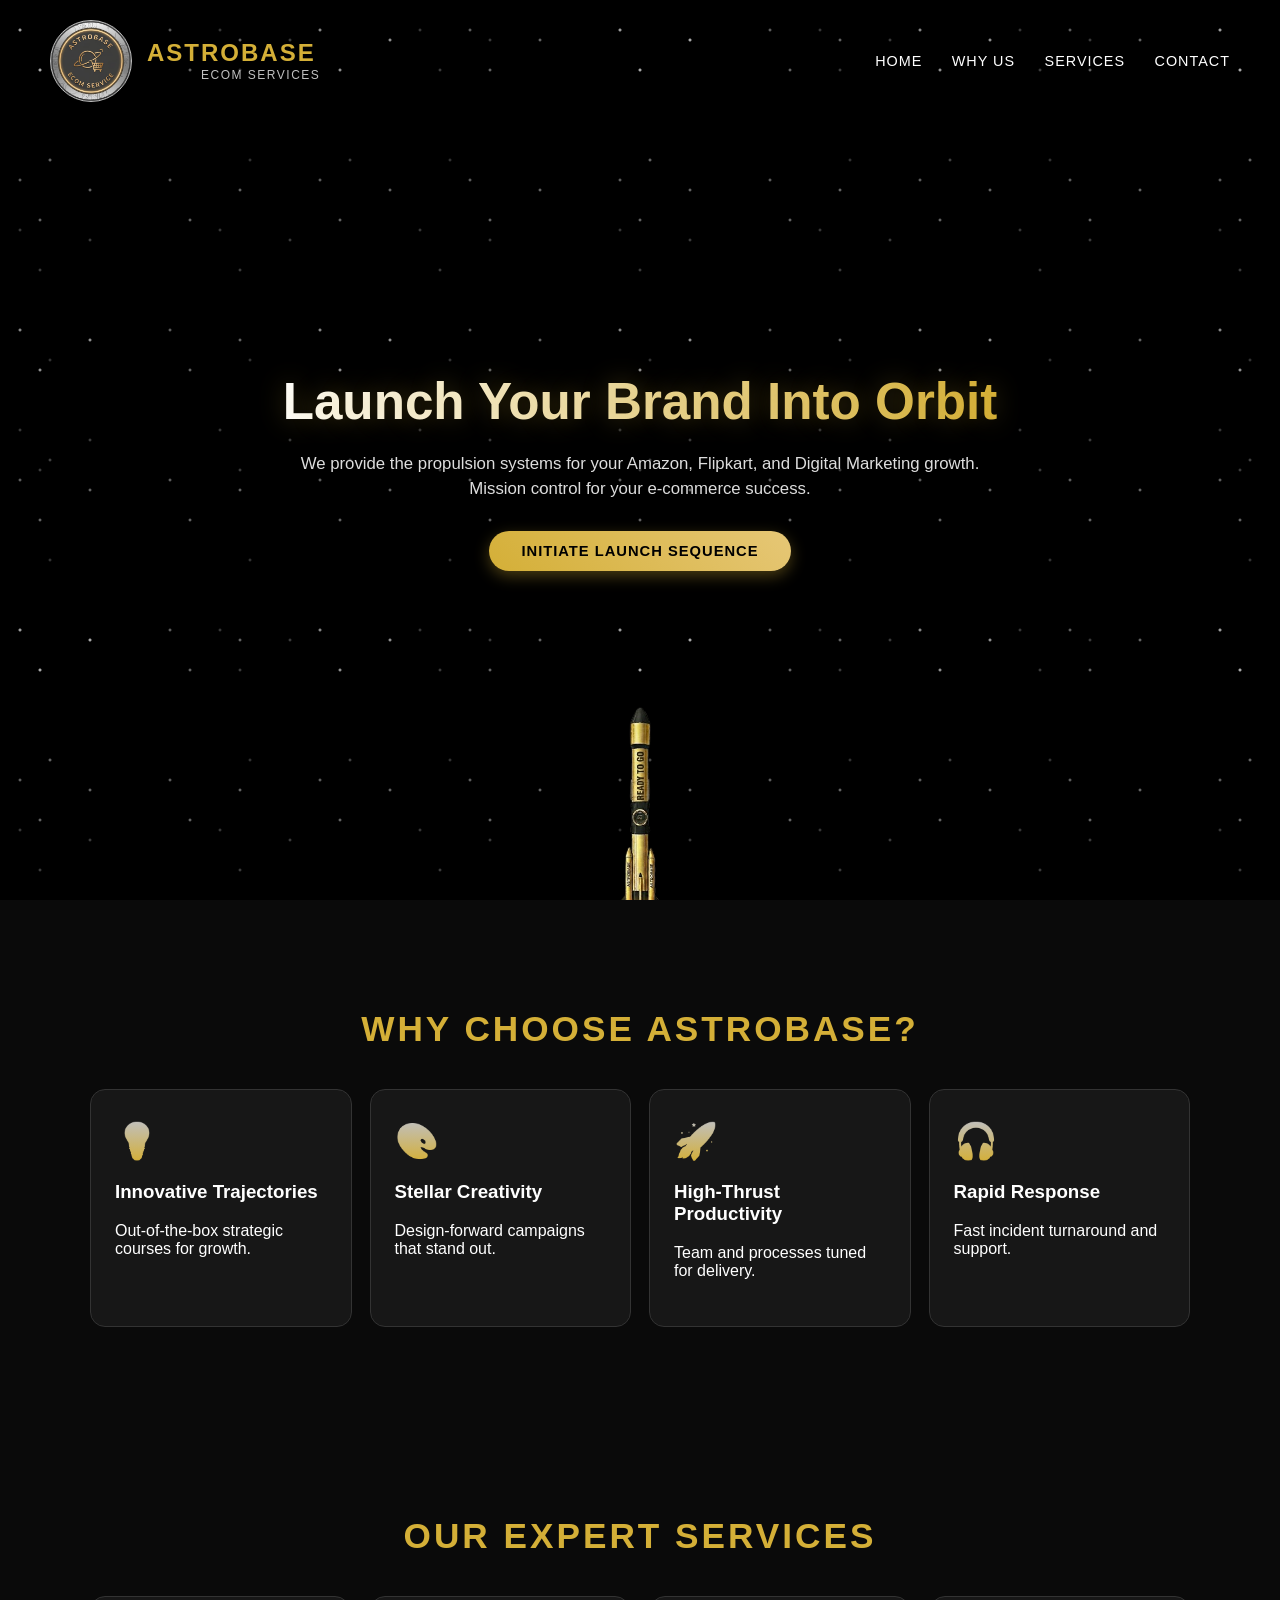
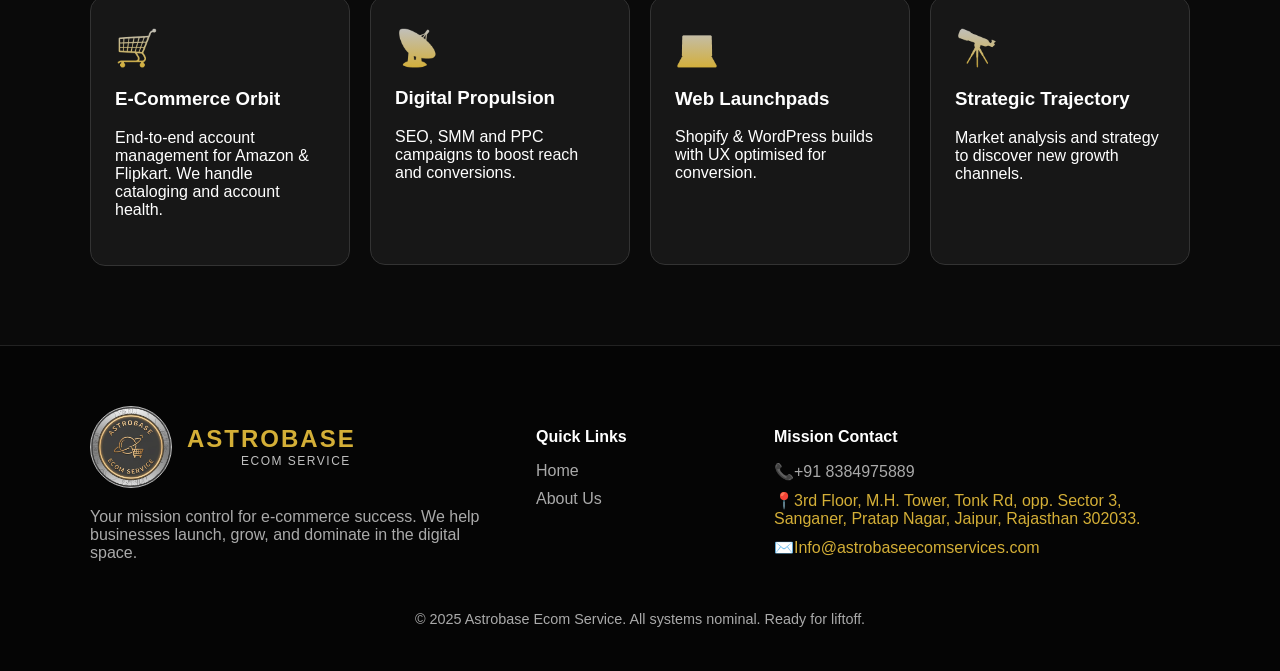
==== index.html @ 056dd77a "First commit for Astrobase" ====
<!DOCTYPE html>
<html lang="en">

<head>
  <meta charset="utf-8" />
  <meta name="viewport" content="width=device-width,initial-scale=1" />
  <title>Astrobase | Launch → In-Overlay Services</title>
  <link rel="stylesheet" href="styles.css">
</head>

<body>

  <div id="launch-overlay" aria-hidden="true">
    <img src="rocket-removebg-preview.png" alt="" class="sequence-rocket" id="seq-rocket" tabindex="-1">
    <div class="explosion-burst" id="seq-explosion" aria-hidden="true"></div>

    <div class="overlay-panel" id="overlay-panel" role="dialog" aria-modal="true" aria-labelledby="overlay-title">
      <div class="overlay-header">
        <h2 id="overlay-title">Mission Control</h2>
        <div>
          <button class="overlay-close" id="overlay-close">Close</button>
        </div>
      </div>

      <div class="overlay-services-grid" id="overlay-services-grid">
        <div class="overlay-card" data-service="E-Commerce Orbit">
          <h3>E-Commerce Orbit</h3>
          <p>End-to-end account management for Amazon & Flipkart. Listings, cataloging, and account health to keep
            growth steady.</p>
        </div>
        <div class="overlay-card" data-service="Digital Propulsion">
          <h3>Digital Propulsion</h3>
          <p>SEO, SMM and PPC strategies tailored for visibility and conversion — real traction, measurable lifts.</p>
        </div>
        <div class="overlay-card" data-service="Web Launchpads">
          <h3>Web Launchpads</h3>
          <p>Shopify and WordPress launch pads with optimized UI/UX and scalable architecture for high-traffic
            campaigns.</p>
        </div>
        <div class="overlay-card" data-service="Strategic Trajectory">
          <h3>Strategic Trajectory</h3>
          <p>Data-driven consulting to map competitive advantage and create a repeatable growth flight plan.</p>
        </div>
      </div>

      <form id="service-quote-form" class="overlay-form" hidden>
        <div class="overlay-form-header">

          <h3 id="form-title">Request a Quote</h3>
        </div>

        <div class="form-row two-cols">
          <div>
            <label for="firstName">First Name</label>
            <input type="text" name="firstName" id="firstName" required>
          </div>
          <div>
            <label for="lastName">Last Name</label>
            <input type="text" name="lastName" id="lastName">
          </div>
        </div>

        <div>
          <label for="businessEmail">Business Email*</label>
          <input type="email" name="businessEmail" id="businessEmail" required>
        </div>

        <div>
          <label for="service-select">Select Service*</label>
          <select name="service" id="service-select" required>
            <option value="" disabled selected>Please Select</option>
            <option value="E-Commerce Orbit">E-Commerce Orbit</option>
            <option value="Digital Propulsion">Digital Propulsion</option>
            <option value="Web Launchpads">Web Launchpads</option>
            <option value="Strategic Trajectory">Strategic Trajectory</option>
          </select>
        </div>

        <div>
          <label for="address">Address*</label>
          <input type="text" name="address" id="address" required>
        </div>

        <div>
          <label for="mobileNumber">Mobile Number*</label>
          <div class="mobile-input-group">
            <select name="countryCode" class="country-select">
              <option value="+91">India +91</option>
              <option value="+1">USA +1</option>
              <option value="+44">UK +44</option>
            </select>
            <input type="tel" name="mobileNumber" id="mobileNumber" required>
          </div>
        </div>

        <div>
          <label for="message">Message*</label>
          <textarea name="message" id="message" required></textarea>
        </div>

        <div class="form-actions">
          <button type="submit" class="submit-btn">Submit</button>
        </div>
      </form>

      <div id="form-success" class="form-success" hidden>
        <h3>Transmission Received!</h3>
        <p>Your request has been logged. Our flight crew will contact you shortly.</p>
      </div>

    </div>
  </div>

  <header id="main-header">
    <div class="logo-container">
      <img src="logo.png" alt="Astrobase Logo" class="logo-img">
      <div class="brand-wrapper">
        <div class="brand-name">Astrobase</div>
        <div class="brand-sub">Ecom Services</div>
      </div>
    </div>
    <nav>
      <a href="#hero">Home</a>
      <a href="#why-astrobase">Why Us</a>
      <a href="#services">Services</a>
      <a href="#contact">Contact</a>
    </nav>
  </header>

  <section class="hero" id="hero">
    <div class="space-background" aria-hidden="true">
      <div class="stars-layer layer-1"></div>
      <div class="stars-layer layer-2"></div>
      <div class="stars-layer layer-3"></div>
    </div>

    <div class="hero-content" id="hero-text-content">
      <h1>Launch Your Brand Into Orbit</h1>
      <p class="hero-sub">
        We provide the propulsion systems for your Amazon, Flipkart, and Digital Marketing growth.
        Mission control for your e-commerce success.
      </p>
      <button class="cta-btn" id="launch-button" aria-haspopup="dialog" aria-controls="launch-overlay">Initiate Launch
        Sequence</button>
    </div>

    <div class="rocket-container" id="hero-rocket-container" aria-hidden="true">
      <div class="rocket-shaker">
        <div class="rocket-fire" aria-hidden="true">
          <div class="flame-core"></div>
          <div class="flame-outer"></div>
        </div>
        <img src="rocket-removebg-preview.png" alt="Rocket" class="rocket-img">
      </div>
    </div>
  </section>

  <section class="why-astrobase" id="why-astrobase">
    <h2 class="section-title">Why Choose Astrobase?</h2>
    <div class="why-grid">
      <div class="reveal-card">
        <div class="card-icon">💡</div>
        <h3>Innovative Trajectories</h3>
        <p>Out-of-the-box strategic courses for growth.</p>
      </div>
      <div class="reveal-card">
        <div class="card-icon">🎨</div>
        <h3>Stellar Creativity</h3>
        <p>Design-forward campaigns that stand out.</p>
      </div>
      <div class="reveal-card">
        <div class="card-icon">🚀</div>
        <h3>High-Thrust Productivity</h3>
        <p>Team and processes tuned for delivery.</p>
      </div>
      <div class="reveal-card">
        <div class="card-icon">🎧</div>
        <h3>Rapid Response</h3>
        <p>Fast incident turnaround and support.</p>
      </div>
    </div>
  </section>

  <section class="services" id="services">
    <h2 class="section-title">Our Expert Services</h2>
    <div class="services-grid" id="services-grid">
      <div class="reveal-card" data-service="E-Commerce Orbit">
        <div class="card-icon">🛒</div>
        <h3>E-Commerce Orbit</h3>
        <p>End-to-end account management for Amazon & Flipkart. We handle cataloging and account health.</p>
      </div>
      <div class="reveal-card" data-service="Digital Propulsion">
        <div class="card-icon">📡</div>
        <h3>Digital Propulsion</h3>
        <p>SEO, SMM and PPC campaigns to boost reach and conversions.</p>
      </div>
      <div class="reveal-card" data-service="Web Launchpads">
        <div class="card-icon">💻</div>
        <h3>Web Launchpads</h3>
        <p>Shopify & WordPress builds with UX optimised for conversion.</p>
      </div>
      <div class="reveal-card" data-service="Strategic Trajectory">
        <div class="card-icon">🔭</div>
        <h3>Strategic Trajectory</h3>
        <p>Market analysis and strategy to discover new growth channels.</p>
      </div>
    </div>
  </section>

  <footer id="contact">
    <div class="footer-content"
      style="display:flex; justify-content:space-around; flex-wrap:wrap; max-width:1100px; margin:0 auto; gap:30px;">
      <div class="footer-col brand-col" style="flex:1; min-width:250px;">

        <div class="logo-container" style="margin-bottom:20px;">
          <img src="logo.png" alt="Astrobase Logo" class="logo-img">
          <div class="brand-wrapper">
            <div class="brand-name">Astrobase</div>
            <div class="brand-sub">Ecom Service</div>
          </div>
        </div>

        <p>Your mission control for e-commerce success. We help businesses launch, grow, and dominate in the digital
          space.</p>
      </div>
      <div class="footer-col" style="flex:0.5; min-width:150px;">
        <h4 style="color:#fff; margin-bottom:15px;">Quick Links</h4>
        <ul style="list-style:none; padding:0;">
          <li style="margin-bottom:10px;"><a href="#hero" style="color:#aaa; text-decoration:none;">Home</a></li>
          <li style="margin-bottom:10px;"><a href="#why-astrobase" style="color:#aaa; text-decoration:none;">About
              Us</a></li>
        </ul>
      </div>
      <div class="footer-col" style="flex:1; min-width:250px;">
        <h4 style="color:#fff; margin-bottom:15px;">Mission Contact</h4>
        <ul class="contact-info" style="list-style:none; padding:0;">
          <li style="margin-bottom:10px;"><span class="contact-icon">📞</span><span>+91 8384975889</span></li>
          <li style="margin-bottom:10px;"><span class="contact-icon">📍</span><span><a
                href="https://maps.app.goo.gl/UXjd3ukJ4RCk9cQu6"
                style="color:var(--primary-gold); text-decoration:none;">3rd Floor, M.H. Tower, Tonk Rd, opp. Sector 3,
                Sanganer, Pratap Nagar, Jaipur, Rajasthan 302033.</a></span></li>
          <li style="margin-bottom:10px;"><span class="contact-icon">✉️</span><span><a
                href="mailto:Info@astrobaseecomservices.com"
                style="color:var(--primary-gold); text-decoration:none;">Info@astrobaseecomservices.com</a></span></li>
        </ul>
      </div>
    </div>

    <div class="footer-bottom">
      <p>&copy; 2025 Astrobase Ecom Service. All systems nominal. Ready for liftoff.</p>
    </div>
  </footer>

  <script src="script.js"></script>
</body>

</html>
---- styles.css ----
:root {
  --primary-gold: #D4AF37;
  --secondary-silver: #C0C0C0;
  --space-black: #0a0a0a;
  --deep-space: #000000;
  --card-bg: rgba(26, 26, 26, 0.92);
  --card-bg-soft: rgba(26, 26, 26, 0.75);
  --text-white: #ffffff;
  --text-grey: #aaaaaa;
}

html {
  scroll-behavior: smooth;
}

body {
  margin: 0;
  font-family: 'Segoe UI', Tahoma, Geneva, Verdana, sans-serif;
  background-color: var(--space-black);
  color: var(--text-white);
  overflow-x: hidden;
}

/* HEADER */
header {
  display: flex;
  justify-content: space-between;
  align-items: center;
  padding: 20px 50px;
  background: transparent;
  position: fixed;
  width: calc(100% - 100px);
  top: 0;
  z-index: 1000;
  transition: all .4s ease-in-out;
  border-bottom: 1px solid transparent;
}

header.scrolled {
  background: rgba(5, 5, 5, .95);
  padding: 15px 50px;
  border-bottom: 2px solid var(--primary-gold);
  box-shadow: 0 5px 20px rgba(0, 0, 0, .8);
}

.logo-container {
  display: flex;
  align-items: center;
  gap: 15px
}

.logo-img {
  width: 80px;
  /* Fixed width */
  height: 80px;
  /* Fixed height (same as width) */
  object-fit: cover;
  /* Forces image to fill the circle */
  border-radius: 50%;
  border: 1.5px solid var(--secondary-silver);
  transition: all .3s ease;
  display: block;
  /* Removes tiny inline gaps */
}

header.scrolled .logo-img {
  transform: scale(.9)
}

.brand-wrapper {
  display: flex;
  flex-direction: column;
  justify-content: center;
  line-height: 1.1;
  /* Tighter line height for stacking */
}

.brand-name {
  font-size: 1.5rem;
  font-weight: bold;
  color: var(--primary-gold);
  text-transform: uppercase;
  letter-spacing: 2px;
}

.brand-sub {
  font-size: 0.75rem;
  /* Smaller font for sub-text */
  color: var(--secondary-silver);
  text-transform: uppercase;
  letter-spacing: 1.5px;
  margin-top: 2px;
  margin-left: 54px;
  /* CHANGED: Removed negative margin for proper alignment */
  font-weight: 500;
}

nav a {
  color: var(--text-white);
  text-decoration: none;
  margin-left: 25px;
  font-weight: 500;
  font-size: .9rem;
  text-transform: uppercase;
  letter-spacing: 1px;
  position: relative;
  transition: color .3s
}

nav a::after {
  content: '';
  position: absolute;
  width: 0;
  height: 2px;
  bottom: -5px;
  left: 0;
  background-color: var(--primary-gold);
  transition: width .3s ease
}

nav a:hover::after {
  width: 100%
}

nav a:hover {
  color: var(--primary-gold)
}

/* HERO */
.hero {
  height: 100vh;
  display: flex;
  align-items: center;
  justify-content: center;
  position: relative;
  background: var(--deep-space);
  overflow: hidden;
  text-align: center;
}

/* Starfield (fixed) */
.space-background {
  position: fixed;
  top: 0;
  left: 0;
  width: 100%;
  height: 100%;
  overflow: hidden;
  z-index: 2;
  pointer-events: none;
}

.stars-layer {
  position: absolute;
  top: 0;
  left: 0;
  right: 0;
  bottom: 0;
  background-image:
    radial-gradient(2px 2px at 20px 30px, #eee, rgba(0, 0, 0, 0)),
    radial-gradient(2px 2px at 40px 70px, #fff, rgba(0, 0, 0, 0)),
    radial-gradient(2px 2px at 50px 160px, #ddd, rgba(0, 0, 0, 0)),
    radial-gradient(2px 2px at 90px 40px, #fff, rgba(0, 0, 0, 0));
  background-size: 200px 200px;
  opacity: 0.65;
  animation: starShift linear infinite;
  will-change: background-position, opacity;
}

.layer-1 {
  animation-duration: 40s;
  opacity: .35
}

.layer-2 {
  animation-duration: 25s;
  opacity: .45;
  background-size: 300px 300px
}

.layer-3 {
  animation-duration: 15s;
  opacity: .6;
  background-size: 150px 150px
}

@keyframes starShift {
  to {
    background-position: 0 10000px;
  }
}

.hero-content {
  z-index: 6;
  max-width: 800px;
  padding: 20px;
  opacity: 0;
  transform: translateY(30px);
  animation: fadeUp 1s ease-out forwards .5s;
  transition: opacity .5s;
}

@keyframes fadeUp {
  to {
    opacity: 1;
    transform: translateY(0);
  }
}

h1 {
  font-size: 3.2rem;
  margin-bottom: 20px;
  background: linear-gradient(to right, #fff, var(--primary-gold));
  -webkit-background-clip: text;
  -webkit-text-fill-color: transparent;
  text-shadow: 0 0 26px rgba(212, 175, 55, .3)
}

p.hero-sub {
  font-size: 1.05rem;
  color: #ddd;
  margin-bottom: 30px;
  line-height: 1.5;
  max-width: 680px;
  margin-left: auto;
  margin-right: auto
}

.cta-btn {
  background: linear-gradient(45deg, var(--primary-gold), #e6c776);
  color: #000;
  padding: 12px 32px;
  font-weight: 700;
  border-radius: 28px;
  text-transform: uppercase;
  letter-spacing: 1px;
  transition: all .25s;
  display: inline-block;
  box-shadow: 0 5px 15px rgba(212, 175, 55, .35);
  cursor: pointer;
  border: none;
  font-size: .92rem;
}

.cta-btn:hover {
  transform: translateY(-4px) scale(1.03);
  box-shadow: 0 12px 30px rgba(212, 175, 55, .45)
}

.cta-btn:focus {
  outline: 3px solid rgba(212, 175, 55, .18);
  outline-offset: 3px
}

/* HERO ROCKET */
.rocket-container {
  position: absolute;
  bottom: -50px;
  right: 0;
  left: 0;
  margin: auto;
  width: 260px;
  z-index: 7;
  animation: deepSpaceFloat 6s ease-in-out infinite;
  transition: transform 1.5s cubic-bezier(.7, 0, .3, 1), opacity .6s;
}

.rocket-container.fly-away {
  animation: none;
  transform: translateY(-160vh) scale(.5);
  opacity: 0;
}

.rocket-shaker {
  width: 100%;
  height: 100%;
  position: relative;
  animation: engineRumble .15s linear infinite
}

.rocket-img {
  display: block;
  width: 100%;
  height: auto;
  position: relative;
  z-index: 2;
  filter: drop-shadow(0 6px 18px rgba(0, 0, 0, .85));
  transform: rotate(0deg);
  transform-origin: center center;
}

/* FLAME */
.rocket-fire {
  position: absolute;
  left: 50%;
  transform: translateX(-50%) rotate(45deg);
  bottom: 10%;
  width: 12%;
  height: 28%;
  z-index: 1;
  opacity: 0.95;
  transform-origin: top center;
  pointer-events: none;
}

.flame-core {
  position: absolute;
  top: 0;
  left: 50%;
  transform: translateX(-50%);
  width: 40%;
  height: 100%;
  background: linear-gradient(to bottom, #fff, #ffff00, transparent);
  border-radius: 50%;
  filter: blur(4px);
  animation: flameFlicker .1s infinite alternate;
}

.flame-outer {
  position: absolute;
  top: 0;
  left: 50%;
  transform: translateX(-50%);
  width: 100%;
  height: 100%;
  background: linear-gradient(to bottom, #ff9800, #ff4500, transparent);
  border-radius: 50%;
  filter: blur(12px);
  animation: flamePulse .2s infinite alternate-reverse;
}

@keyframes deepSpaceFloat {

  0%,
  100% {
    transform: translateY(0)
  }

  50% {
    transform: translateY(-30px)
  }
}

@keyframes engineRumble {
  0% {
    transform: translate(0, 0)
  }

  25% {
    transform: translate(1px, 1px)
  }

  50% {
    transform: translate(-1px, -1px)
  }

  75% {
    transform: translate(-1px, 1px)
  }

  100% {
    transform: translate(1px, -1px)
  }
}

@keyframes flameFlicker {
  0% {
    height: 100%;
    opacity: 1
  }

  100% {
    height: 80%;
    opacity: .8
  }
}

@keyframes flamePulse {
  0% {
    transform: scaleX(1);
    opacity: .7
  }

  100% {
    transform: scaleX(1.1);
    opacity: 1
  }
}

/* SEQUENCE ROCKET */
.sequence-rocket {
  position: fixed;
  bottom: -300px;
  left: 50%;
  width: 220px;
  transform: translateX(-50%);
  opacity: 0;
  z-index: 10001;
  pointer-events: none;
}

.sequence-rocket.launching {
  animation: seqFly 1.4s cubic-bezier(.25, 1, .5, 1) forwards;
}

@keyframes seqFly {
  0% {
    bottom: -300px;
    opacity: 1;
    transform: translateX(-50%) scale(.9)
  }

  70% {
    bottom: 50%;
    opacity: 1;
    transform: translateX(-50%) scale(1.02)
  }

  100% {
    bottom: 55%;
    opacity: 1;
    transform: translateX(-50%) translateY(-50%) scale(1)
  }
}

/* LAUNCH OVERLAY */
#launch-overlay {
  position: fixed;
  top: 0;
  left: 0;
  width: 100%;
  height: 100%;
  background: rgba(0, 0, 0, 0.45);
  z-index: 9999;
  display: flex;
  justify-content: center;
  align-items: center;
  pointer-events: none;
  opacity: 0;
  transition: opacity .45s;
}

#launch-overlay.active {
  pointer-events: auto;
  opacity: 1;
}

.explosion-burst {
  position: absolute;
  top: 50%;
  left: 50%;
  transform: translate(-50%, -50%) scale(0);
  width: 50px;
  height: 50px;
  background: radial-gradient(circle, #fff, var(--primary-gold), transparent);
  border-radius: 50%;
  opacity: 1;
  z-index: 10001;
  pointer-events: none;
}

.explosion-burst.boom {
  animation: explodeNow .8s ease-out forwards
}

@keyframes explodeNow {
  0% {
    transform: translate(-50%, -50%) scale(.5);
    opacity: 1;
    background: #fff
  }

  50% {
    background: var(--primary-gold)
  }

  100% {
    transform: translate(-50%, -50%) scale(30);
    opacity: 0
  }
}

/* MODAL PANEL */
.overlay-panel {
  width: min(1000px, 92vw);
  max-height: 85vh;
  overflow: auto;
  background: linear-gradient(180deg, rgba(12, 12, 12, 0.98), rgba(20, 20, 20, 0.95));
  border: 1px solid rgba(255, 255, 255, 0.08);
  border-radius: 14px;
  padding: 30px;
  box-shadow: 0 20px 60px rgba(0, 0, 0, 0.8);
  transform: translateY(20px) scale(.98);
  opacity: 0;
  transition: opacity .35s ease, transform .35s ease;
  z-index: 10002;
  pointer-events: auto;
}

.overlay-panel.show {
  transform: translateY(0) scale(1);
  opacity: 1;
}

.overlay-header {
  display: flex;
  align-items: center;
  justify-content: space-between;
  gap: 12px;
  margin-bottom: 20px;
  padding-bottom: 15px;
  border-bottom: 1px solid rgba(255, 255, 255, 0.05);
}

.overlay-header h2 {
  margin: 0;
  color: var(--primary-gold);
  letter-spacing: 1px;
  font-size: 1.4rem;
  text-transform: uppercase;
}

.overlay-close {
  background: transparent;
  border: 1px solid rgba(255, 255, 255, 0.1);
  color: var(--text-white);
  padding: 8px 16px;
  border-radius: 6px;
  cursor: pointer;
  font-size: 0.9rem;
  transition: all 0.2s;
}

.overlay-close:hover {
  background: rgba(255, 255, 255, 0.05);
  border-color: var(--text-white);
}

/* OVERLAY GRID (Default View) */
.overlay-services-grid {
  display: grid;
  grid-template-columns: repeat(auto-fit, minmax(220px, 1fr));
  gap: 20px;
}

.overlay-card {
  background: var(--card-bg-soft);
  border: 1px solid rgba(255, 255, 255, 0.04);
  padding: 20px;
  border-radius: 10px;
  min-height: 140px;
  display: flex;
  flex-direction: column;
  gap: 10px;
  transition: transform .28s ease, box-shadow .28s ease, border-color .28s ease;
  cursor: pointer;
}

.overlay-card:hover {
  transform: translateY(-5px);
  box-shadow: 0 10px 25px rgba(0, 0, 0, 0.5);
  border-color: rgba(212, 175, 55, 0.3);
  background: rgba(35, 35, 35, 0.9);
}

.overlay-card h3 {
  margin: 0;
  color: #fff;
  font-size: 1.1rem;
}

.overlay-card p {
  margin: 0;
  color: var(--text-grey);
  font-size: 0.9rem;
  line-height: 1.5;
}

/* FORM STYLES */
.overlay-form {
  display: flex;
  flex-direction: column;
  gap: 16px;
  margin-top: 0;
  animation: fadeIn 0.4s ease;
}

@keyframes fadeIn {
  from {
    opacity: 0;
    transform: translateY(10px);
  }

  to {
    opacity: 1;
    transform: translateY(0);
  }
}

.overlay-form-header {
  display: flex;
  align-items: center;
  gap: 15px;
  margin-bottom: 10px;
}

.overlay-back {
  background: transparent;
  border: 0;
  color: var(--text-grey);
  cursor: pointer;
  font-size: 0.95rem;
  padding: 6px 0;
  text-decoration: underline;
}

.overlay-back:hover {
  color: var(--primary-gold);
}

#form-title {
  margin: 0;
  color: var(--text-white);
  font-size: 1.2rem;
}

.overlay-form label {
  display: block;
  color: var(--secondary-silver);
  font-size: .9rem;
  margin-bottom: 6px;
  font-weight: 500;
}

.overlay-form input[type="text"],
.overlay-form input[type="email"],
.overlay-form input[type="tel"],
.overlay-form select,
.overlay-form textarea {
  display: block;
  width: 100%;
  padding: 12px 14px;
  background: rgba(0, 0, 0, 0.3);
  color: var(--text-white);
  border: 1px solid rgba(255, 255, 255, 0.1);
  border-radius: 6px;
  font-size: 0.95rem;
  box-sizing: border-box;
  transition: border-color 0.2s;
}

.overlay-form input:focus,
.overlay-form select:focus,
.overlay-form textarea:focus {
  outline: none;
  border-color: var(--primary-gold);
  background: rgba(0, 0, 0, 0.5);
}

.overlay-form textarea {
  resize: vertical;
  min-height: 80px;
  font-family: inherit;
}

/* Form Layout Helpers */
.form-row.two-cols {
  display: grid;
  grid-template-columns: 1fr 1fr;
  gap: 15px;
}

@media (max-width:600px) {
  .form-row.two-cols {
    grid-template-columns: 1fr;
  }
}

/* Mobile Input Group */
.mobile-input-group {
  display: flex;
  gap: 10px;
}

.mobile-input-group .country-select {
  width: 110px;
  flex-shrink: 0;
}

.mobile-input-group input {
  flex-grow: 1;
}

/* Submit Button */
.form-actions {
  margin-top: 10px;
}

.submit-btn {
  background: #222;
  color: #fff;
  border: 1px solid #444;
  padding: 12px 30px;
  font-size: 1rem;
  border-radius: 4px;
  cursor: pointer;
  transition: all 0.3s;
  font-weight: 600;
  text-transform: uppercase;
  letter-spacing: 1px;
  width: 100%;
}

.submit-btn:hover {
  background: var(--primary-gold);
  color: #000;
  border-color: var(--primary-gold);
}

.submit-btn:disabled {
  opacity: 0.6;
  cursor: not-allowed;
}

.form-success {
  padding: 30px;
  background: rgba(30, 80, 30, 0.2);
  border: 1px solid rgba(100, 200, 100, 0.2);
  border-radius: 8px;
  color: #dff0d8;
  text-align: center;
  animation: fadeIn 0.5s ease;
}

.form-success h3 {
  color: #81c784;
  margin-top: 0;
}

/* PAGE CARDS (Existing) */
.section-title {
  text-align: center;
  color: var(--primary-gold);
  font-size: 2.2rem;
  text-transform: uppercase;
  letter-spacing: 3px;
  margin-bottom: 40px
}

.reveal-card {
  background: var(--card-bg);
  border: 1px solid #333;
  padding: 30px 24px;
  border-radius: 15px;
  transition: all .4s cubic-bezier(.175, .885, .32, 1.275);
  position: relative;
  overflow: hidden;
  backdrop-filter: blur(8px);
  opacity: 0;
  transform: translateY(40px);
  cursor: pointer;
}

.reveal-card.reveal {
  opacity: 1;
  transform: translateY(0)
}

.reveal-card:hover {
  transform: translateY(-8px);
  border-color: var(--primary-gold);
  box-shadow: 0 10px 30px rgba(0, 0, 0, 0.5);
}

.card-icon {
  font-size: 2.2rem;
  margin-bottom: 14px;
  background: linear-gradient(to bottom, var(--secondary-silver), var(--primary-gold));
  -webkit-background-clip: text;
  -webkit-text-fill-color: transparent
}

.why-astrobase {
  padding: 80px 30px;
  background-color: transparent;
  position: relative;
  z-index: 1
}

.why-grid {
  display: grid;
  grid-template-columns: repeat(auto-fit, minmax(220px, 1fr));
  gap: 18px;
  max-width: 1100px;
  margin: 0 auto
}

.services {
  padding: 80px 30px;
  background-color: transparent;
  position: relative;
  z-index: 1;
  scroll-margin-top: 80px
}

.services-grid {
  display: grid;
  grid-template-columns: repeat(auto-fit, minmax(260px, 1fr));
  gap: 20px;
  max-width: 1100px;
  margin: 0 auto
}

/* FOOTER */
footer {
  background: #050505;
  padding: 60px 30px 30px;
  color: var(--text-grey);
  position: relative;
  z-index: 10;
  border-top: 1px solid #222
}

.footer-bottom {
  text-align: center;
  padding-top: 18px;
  font-size: .9rem
}

/* reduced-motion */
@media (prefers-reduced-motion:reduce) {

  .stars-layer,
  .rocket-container,
  .rocket-shaker,
  .flame-core,
  .flame-outer,
  .sequence-rocket.launching,
  .explosion-burst.boom,
  .overlay-panel,
  .overlay-form {
    animation: none !important;
    transition: none !important
  }
}

/* responsive */
@media (max-width:800px) {
  h1 {
    font-size: 2rem
  }

  .overlay-panel {
    padding: 20px;
    width: 94vw;
    max-height: 90vh;
  }

  .rocket-container {
    width: 180px;
    right: 6%
  }

  .sequence-rocket {
    width: 160px
  }

  .submit-btn {
    width: 100%;
  }
}

#launch-overlay:not(.active) .overlay-panel {
  pointer-events: none;
  opacity: 0;
  transform: translateY(10px) scale(.98);
}

.fade-out {
  opacity: .14 !important;
  transition: opacity .25s ease;
}
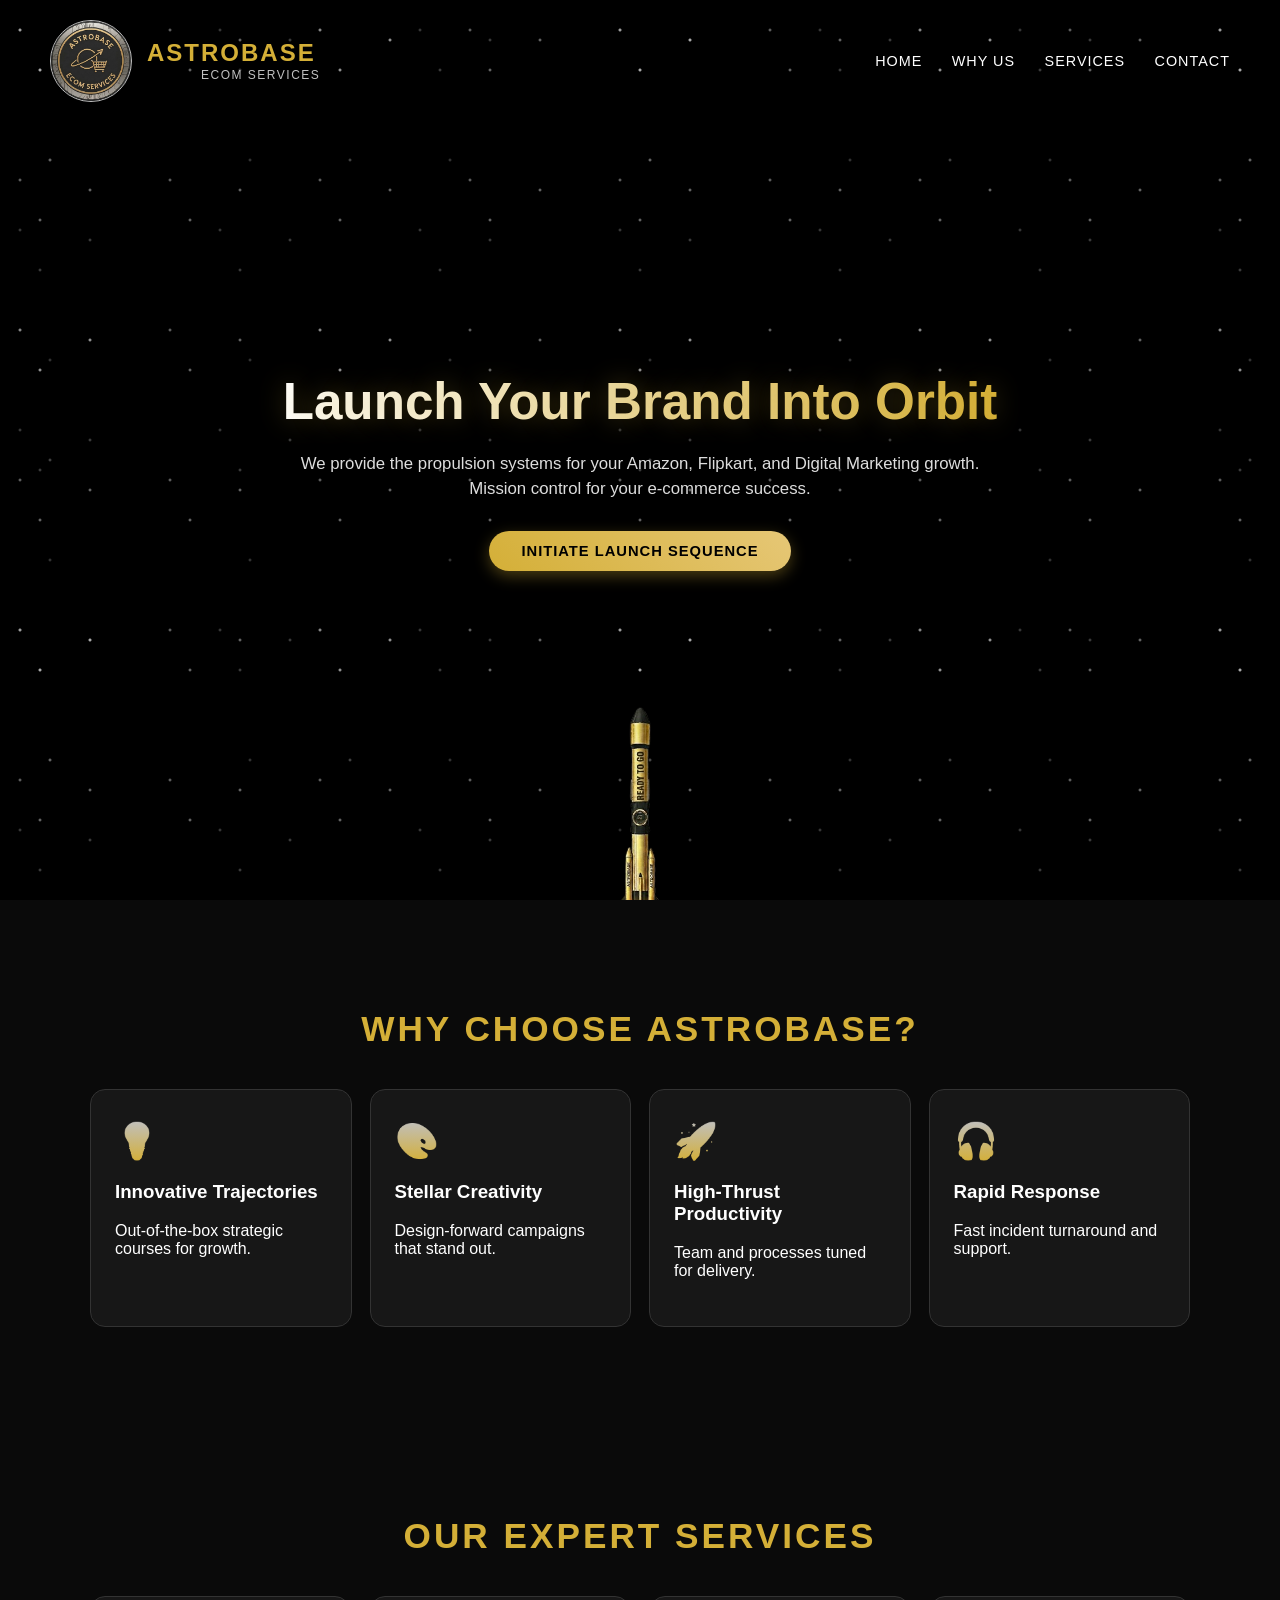
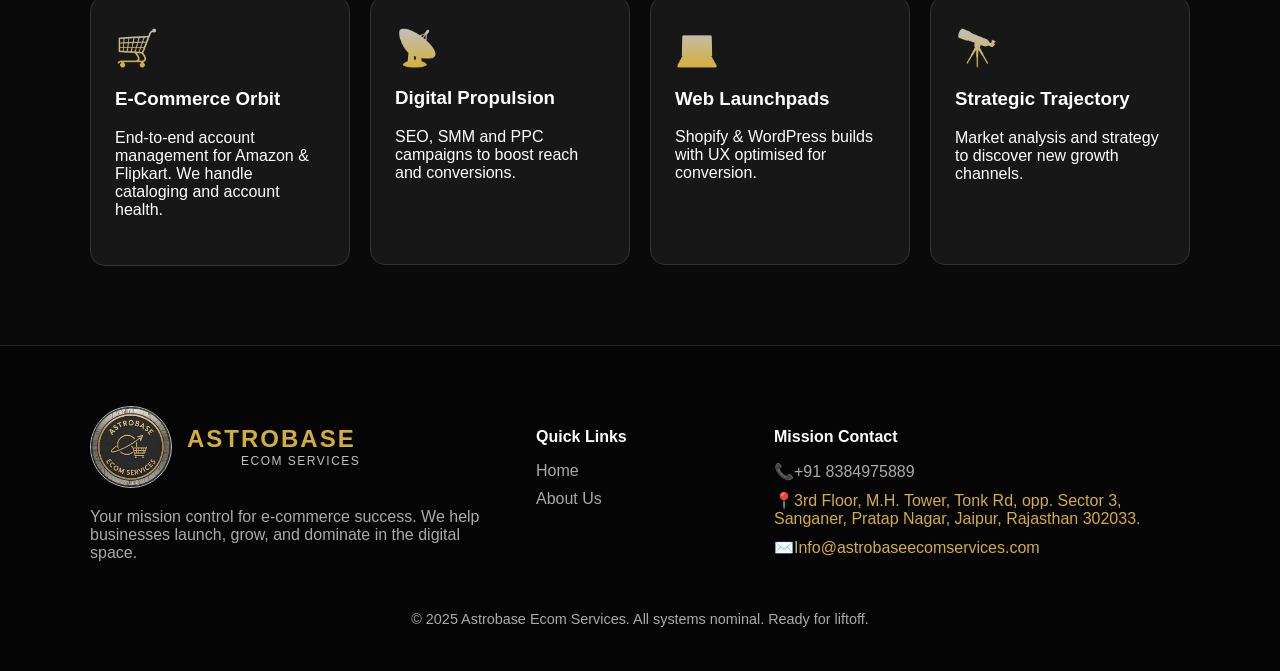
==== commit 9b0d8c6b: "spelling mistake" ====
--- a/index.html
+++ b/index.html
@@ -216,7 +216,7 @@
           <img src="logo.png" alt="Astrobase Logo" class="logo-img">
           <div class="brand-wrapper">
             <div class="brand-name">Astrobase</div>
-            <div class="brand-sub">Ecom Service</div>
+            <div class="brand-sub">Ecom Services</div>
           </div>
         </div>
 
@@ -247,7 +247,7 @@
     </div>
 
     <div class="footer-bottom">
-      <p>&copy; 2025 Astrobase Ecom Service. All systems nominal. Ready for liftoff.</p>
+      <p>&copy; 2025 Astrobase Ecom Services. All systems nominal. Ready for liftoff.</p>
     </div>
   </footer>
 
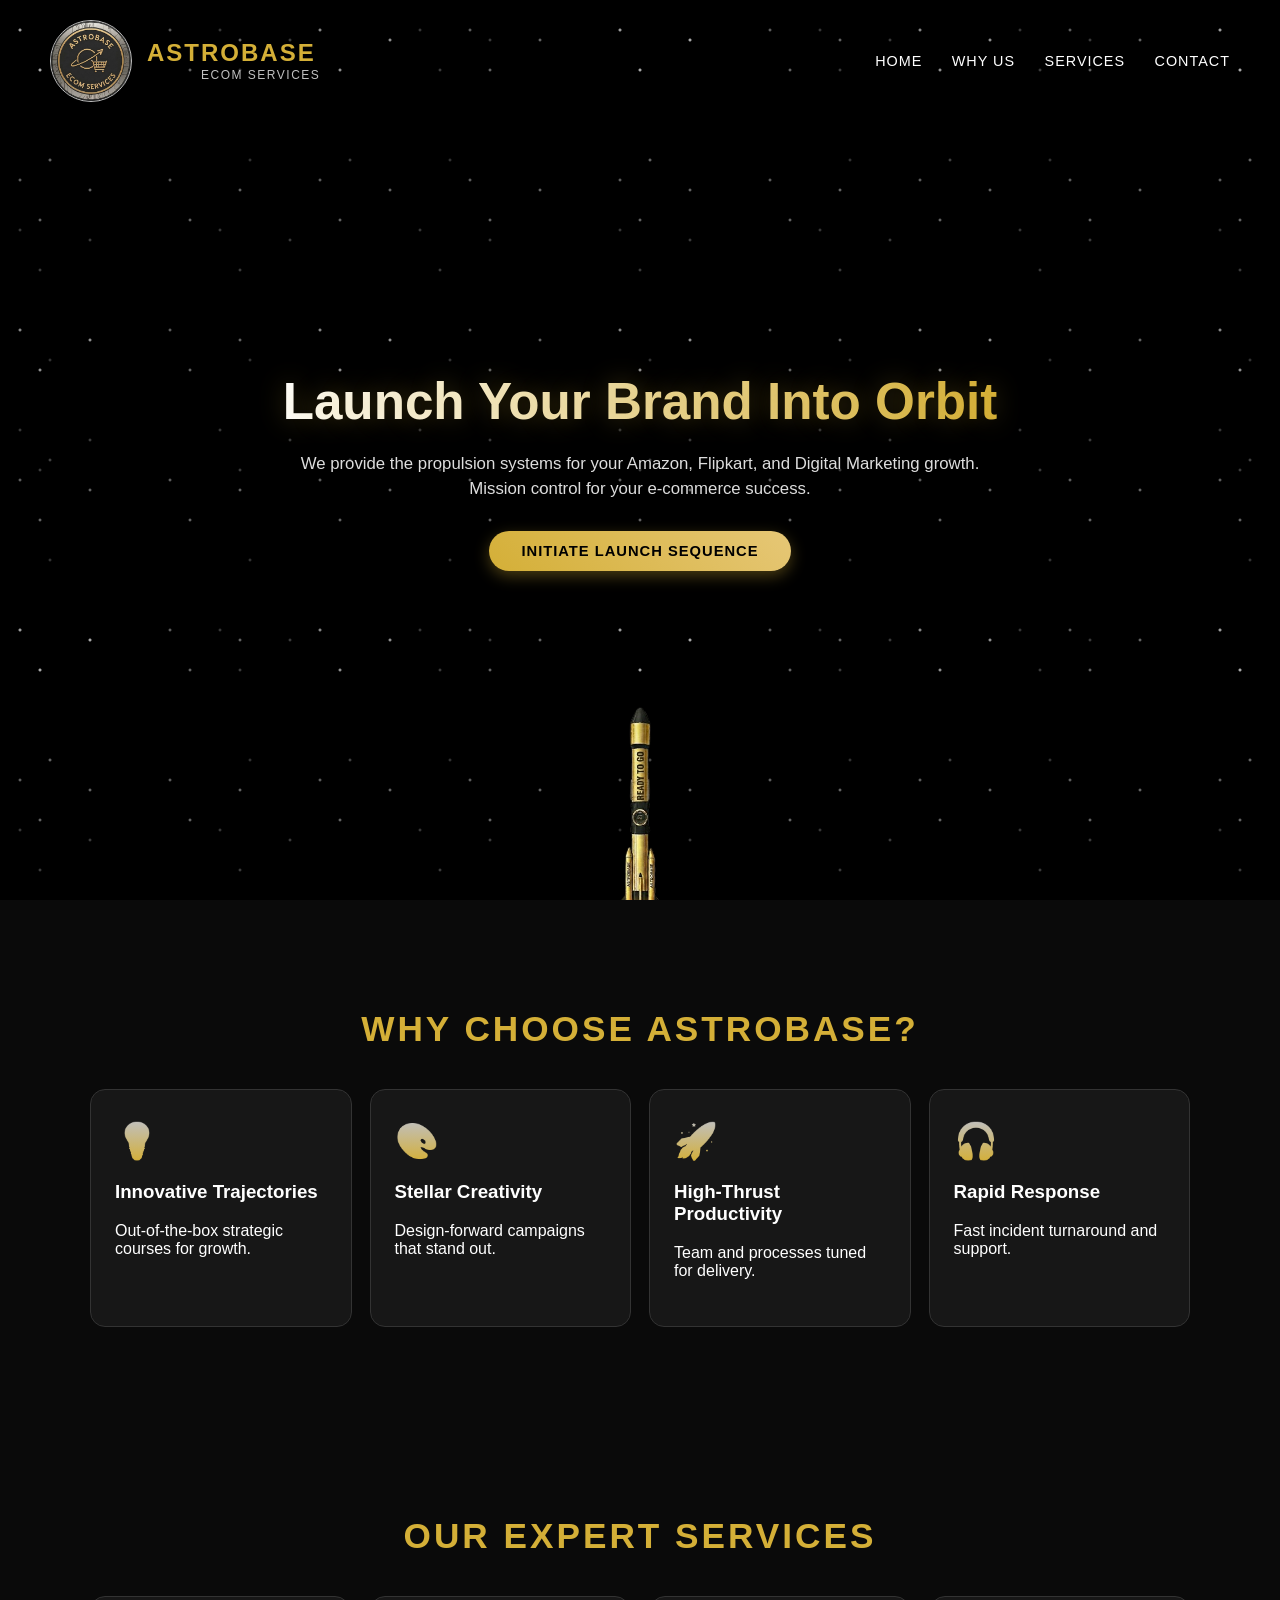
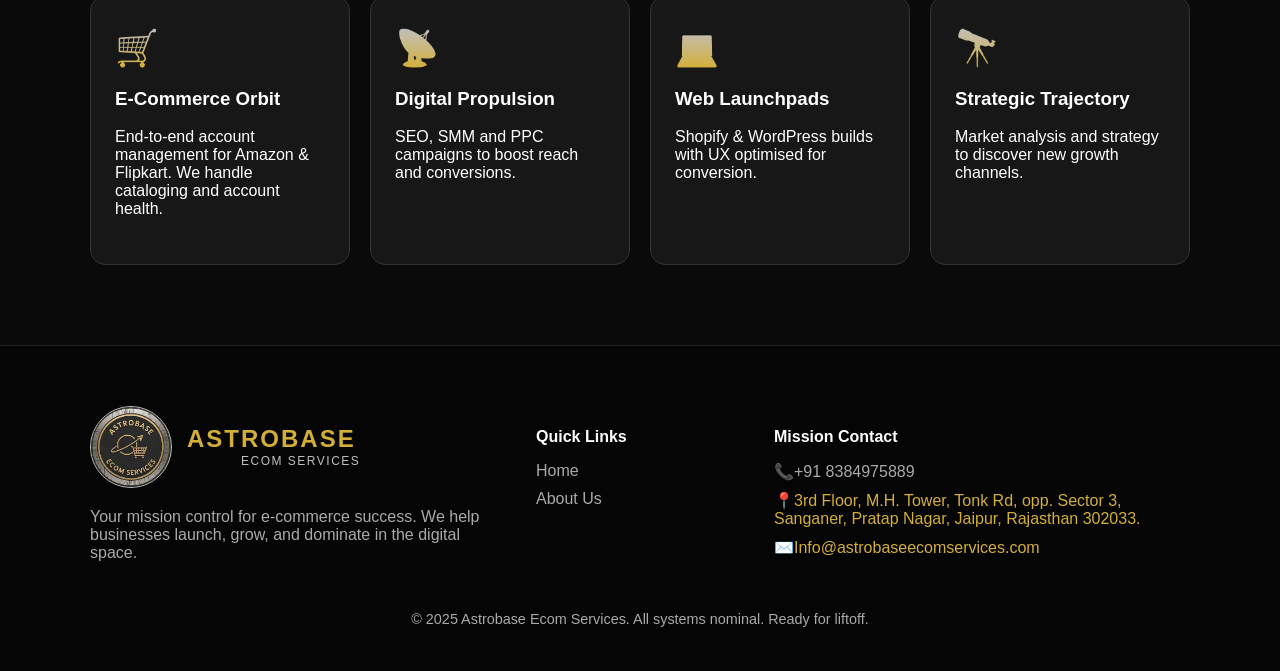
==== commit b47525ae: "favicon addition,seo optimization,google map-adress link updation" ====
--- a/index.html
+++ b/index.html
@@ -4,8 +4,34 @@
 <head>
   <meta charset="utf-8" />
   <meta name="viewport" content="width=device-width,initial-scale=1" />
-  <title>Astrobase | Launch → In-Overlay Services</title>
+  <meta name="description"
+    content="Astrobase provides expert e-commerce services including Amazon & Flipkart account management, SEO, PPC, and Shopify/WordPress development to launch your brand into orbit.">
+  <meta name="keywords"
+    content="E-commerce services, Amazon account management, Flipkart account management, SEO services, PPC management, Shopify development, WordPress development, Digital marketing">
+  <meta name="author" content="Astrobase Ecom Services">
+
+  <!-- Open Graph / Facebook -->
+  <meta property="og:type" content="website">
+  <meta property="og:url" content="https://astrobaseecomservices.com/">
+  <meta property="og:title" content="Astrobase E-Commerce Services | Launch Your Brand Into Orbit">
+  <meta property="og:description"
+    content="Expert e-commerce account management, digital marketing, and web development services to grow your business.">
+  <meta property="og:image" content="https://astrobaseecomservices.com/logo.png">
+
+  <!-- Twitter -->
+  <meta property="twitter:card" content="summary_large_image">
+  <meta property="twitter:url" content="https://astrobaseecomservices.com/">
+  <meta property="twitter:title" content="Astrobase E-Commerce Services | Launch Your Brand Into Orbit">
+  <meta property="twitter:description"
+    content="Expert e-commerce account management, digital marketing, and web development services to grow your business.">
+  <meta property="twitter:image" content="https://astrobaseecomservices.com/logo.png">
+
+  <title>Astrobase E-Commerce Services | Launch Your Brand Into Orbit</title>
   <link rel="stylesheet" href="styles.css">
+  <link rel="apple-touch-icon" sizes="180x180" href="apple-touch-icon.png">
+  <link rel="icon" type="image/png" sizes="32x32" href="favicon-32x32.png">
+  <link rel="icon" type="image/png" sizes="16x16" href="favicon-16x16.png">
+  <link rel="manifest" href="site.webmanifest">
 </head>
 
 <body>
@@ -236,7 +262,7 @@
         <ul class="contact-info" style="list-style:none; padding:0;">
           <li style="margin-bottom:10px;"><span class="contact-icon">📞</span><span>+91 8384975889</span></li>
           <li style="margin-bottom:10px;"><span class="contact-icon">📍</span><span><a
-                href="https://maps.app.goo.gl/UXjd3ukJ4RCk9cQu6"
+                href="https://maps.app.goo.gl/JsQxTP1K5bXemXwH7"
                 style="color:var(--primary-gold); text-decoration:none;">3rd Floor, M.H. Tower, Tonk Rd, opp. Sector 3,
                 Sanganer, Pratap Nagar, Jaipur, Rajasthan 302033.</a></span></li>
           <li style="margin-bottom:10px;"><span class="contact-icon">✉️</span><span><a
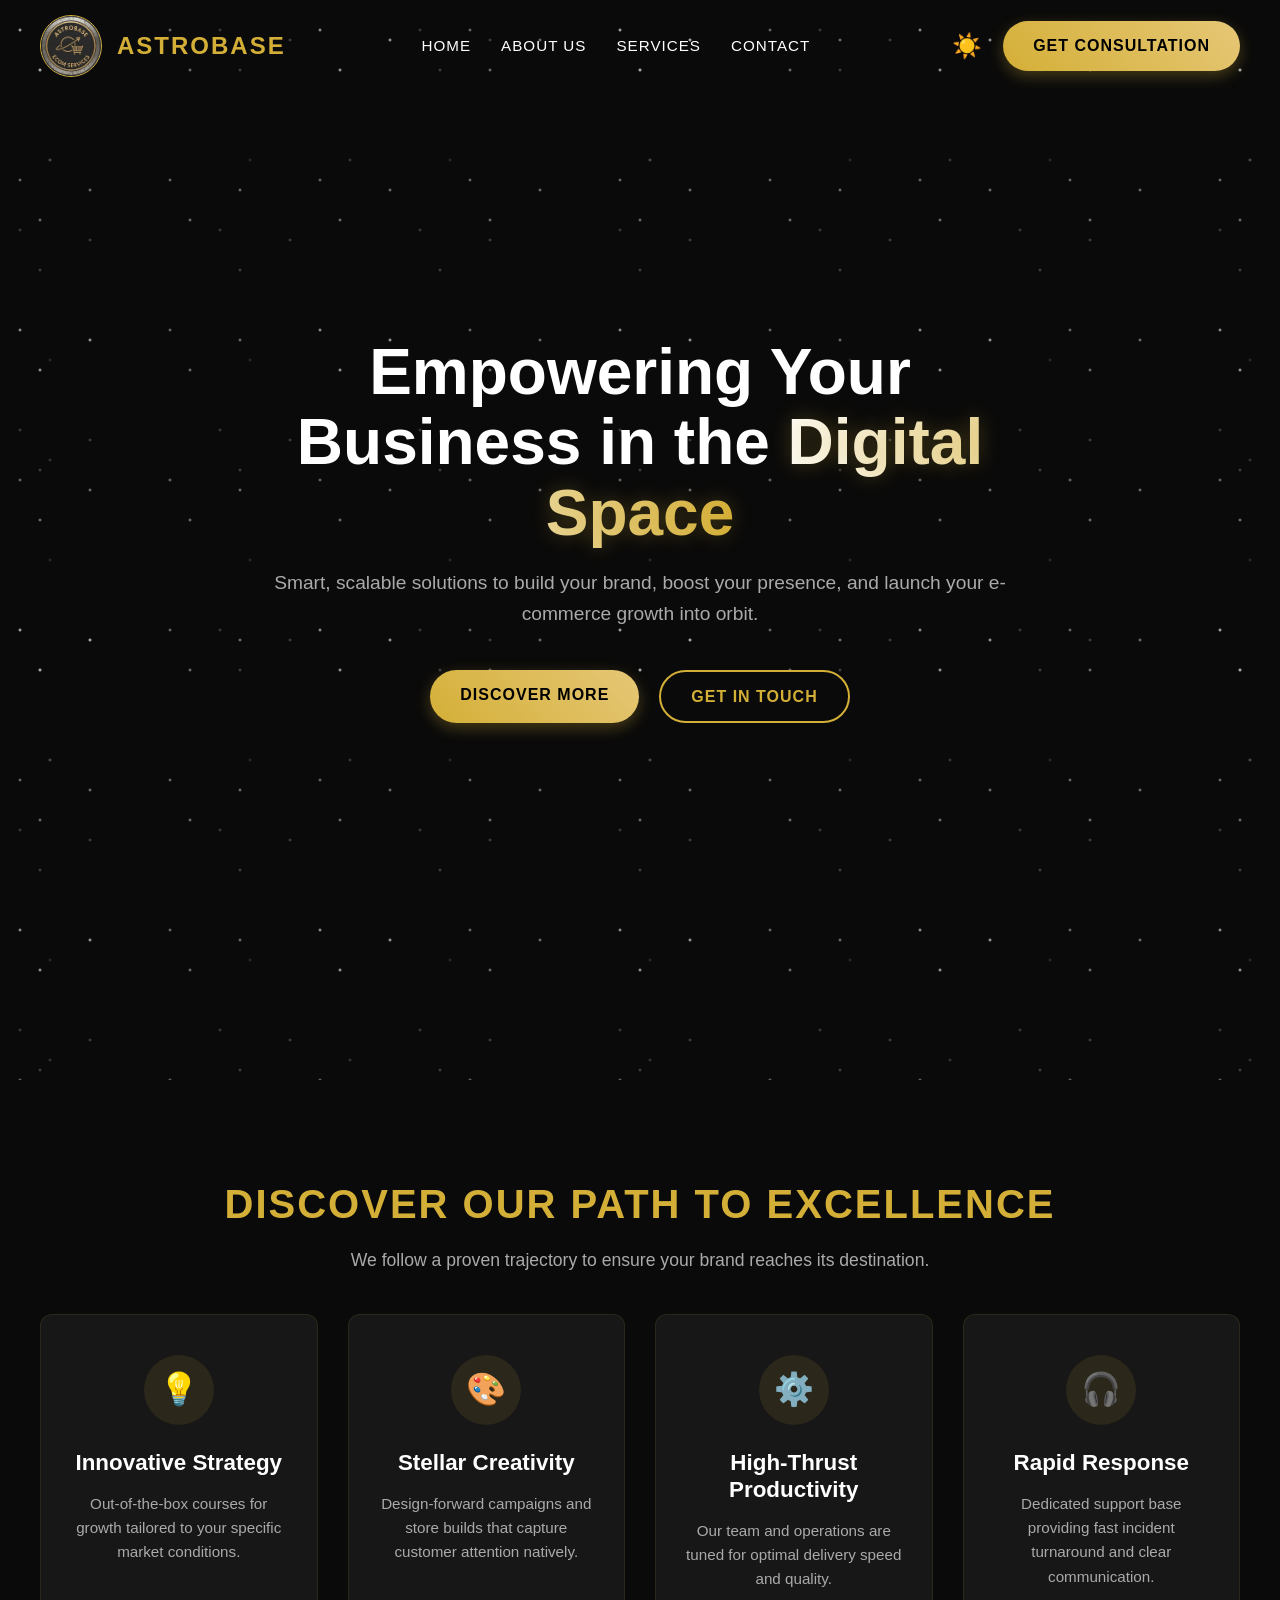
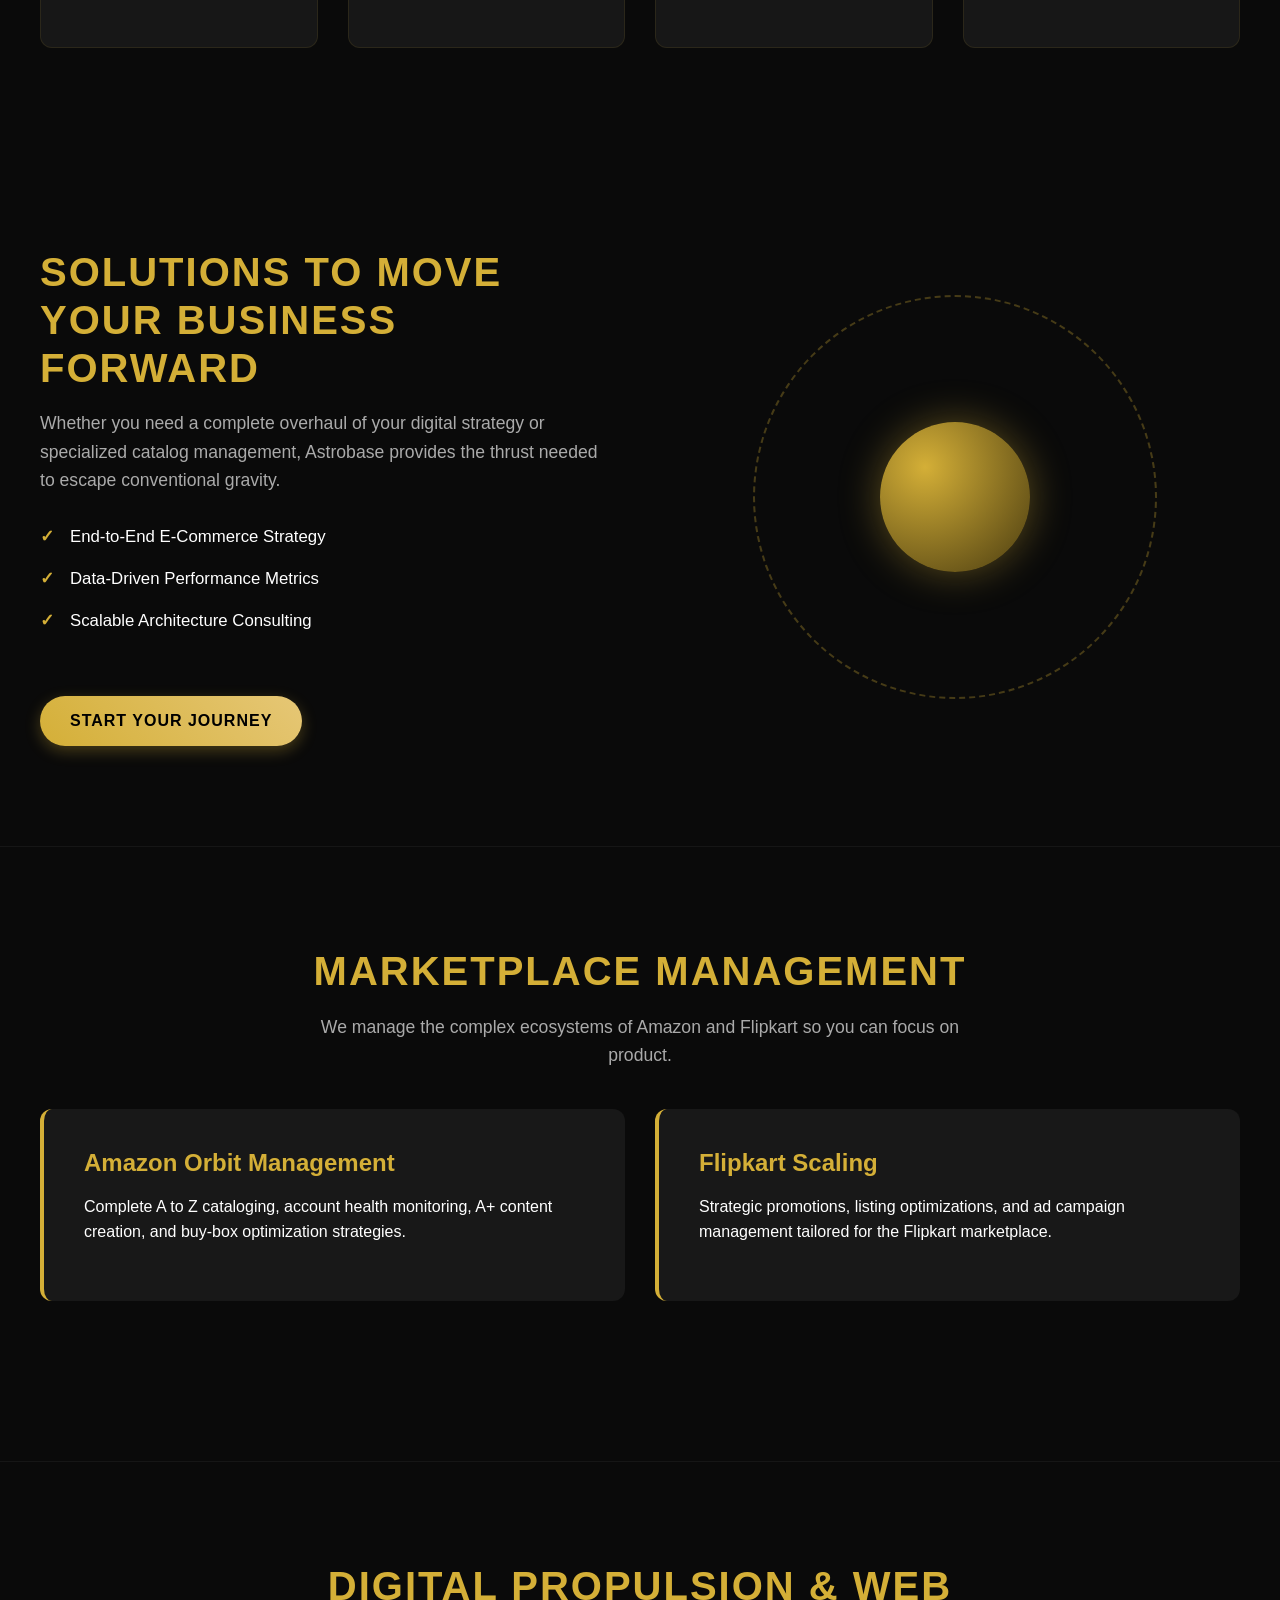
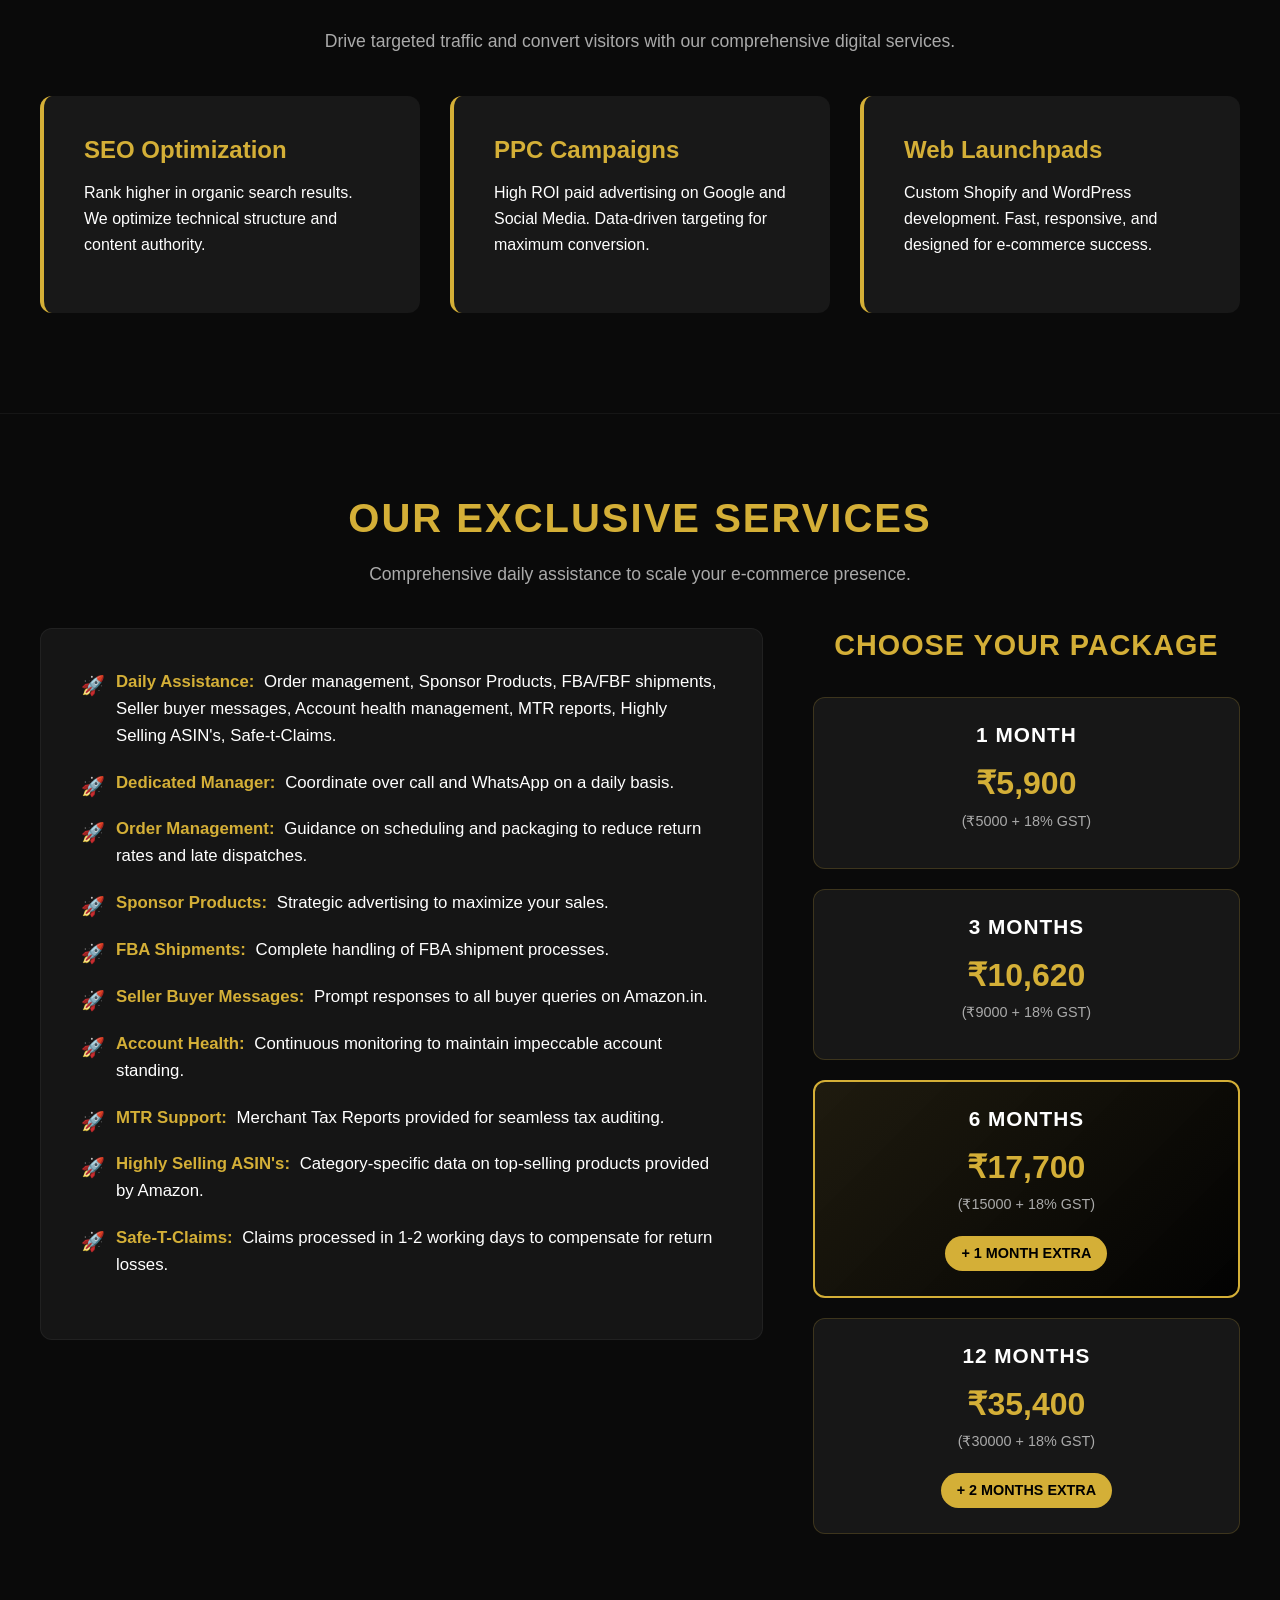
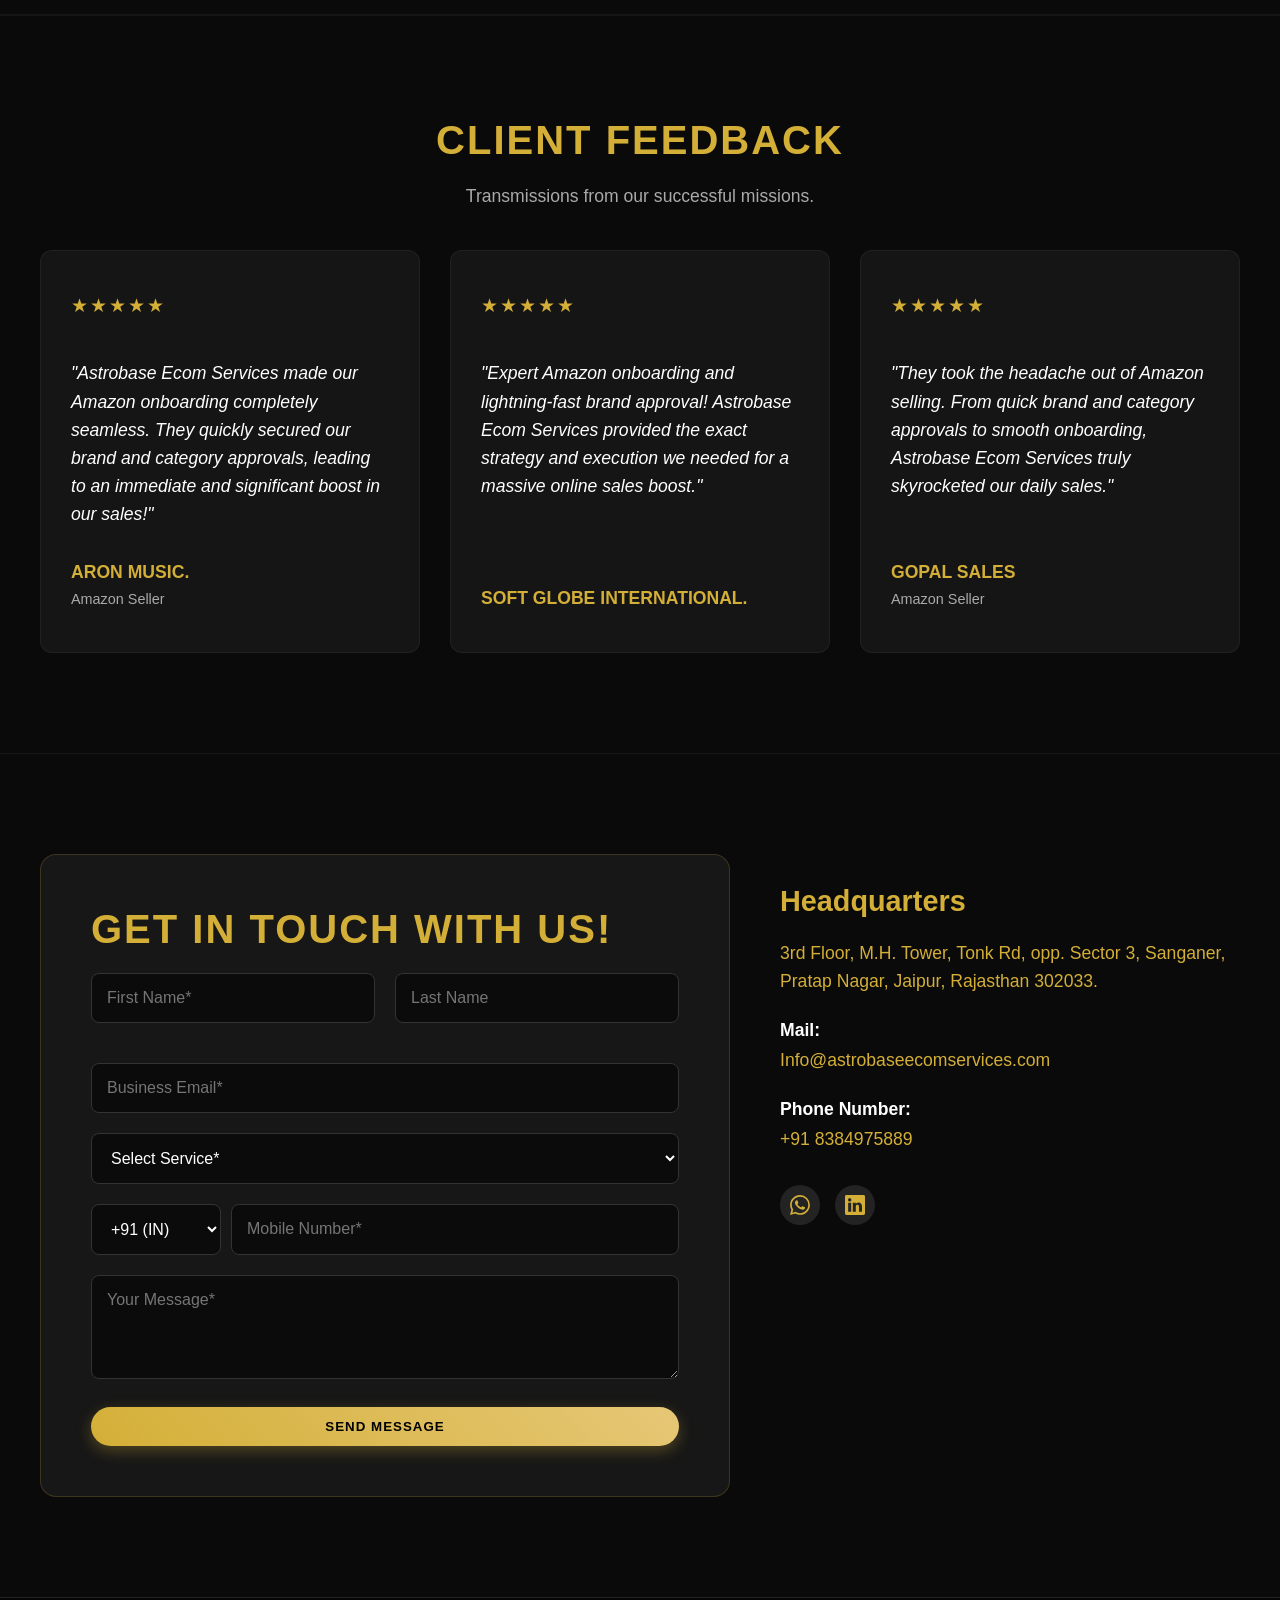
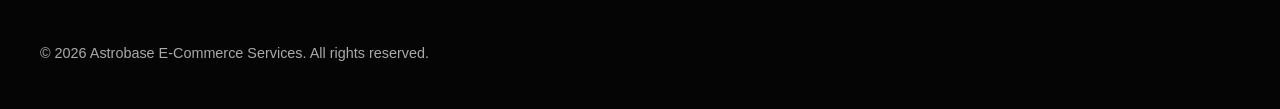
==== commit f4afd4ef: "Update social links, footer, and mobile responsiveness" ====
--- a/index.html
+++ b/index.html
@@ -9,271 +9,437 @@
   <meta name="keywords"
     content="E-commerce services, Amazon account management, Flipkart account management, SEO services, PPC management, Shopify development, WordPress development, Digital marketing">
   <meta name="author" content="Astrobase Ecom Services">
-
-  <!-- Open Graph / Facebook -->
-  <meta property="og:type" content="website">
-  <meta property="og:url" content="https://astrobaseecomservices.com/">
-  <meta property="og:title" content="Astrobase E-Commerce Services | Launch Your Brand Into Orbit">
-  <meta property="og:description"
-    content="Expert e-commerce account management, digital marketing, and web development services to grow your business.">
-  <meta property="og:image" content="https://astrobaseecomservices.com/logo.png">
-
-  <!-- Twitter -->
-  <meta property="twitter:card" content="summary_large_image">
-  <meta property="twitter:url" content="https://astrobaseecomservices.com/">
-  <meta property="twitter:title" content="Astrobase E-Commerce Services | Launch Your Brand Into Orbit">
-  <meta property="twitter:description"
-    content="Expert e-commerce account management, digital marketing, and web development services to grow your business.">
-  <meta property="twitter:image" content="https://astrobaseecomservices.com/logo.png">
-
   <title>Astrobase E-Commerce Services | Launch Your Brand Into Orbit</title>
   <link rel="stylesheet" href="styles.css">
-  <link rel="apple-touch-icon" sizes="180x180" href="apple-touch-icon.png">
-  <link rel="icon" type="image/png" sizes="32x32" href="favicon-32x32.png">
-  <link rel="icon" type="image/png" sizes="16x16" href="favicon-16x16.png">
-  <link rel="manifest" href="site.webmanifest">
 </head>
 
 <body>
 
-  <div id="launch-overlay" aria-hidden="true">
-    <img src="rocket-removebg-preview.png" alt="" class="sequence-rocket" id="seq-rocket" tabindex="-1">
-    <div class="explosion-burst" id="seq-explosion" aria-hidden="true"></div>
-
-    <div class="overlay-panel" id="overlay-panel" role="dialog" aria-modal="true" aria-labelledby="overlay-title">
-      <div class="overlay-header">
-        <h2 id="overlay-title">Mission Control</h2>
-        <div>
-          <button class="overlay-close" id="overlay-close">Close</button>
-        </div>
-      </div>
-
-      <div class="overlay-services-grid" id="overlay-services-grid">
-        <div class="overlay-card" data-service="E-Commerce Orbit">
-          <h3>E-Commerce Orbit</h3>
-          <p>End-to-end account management for Amazon & Flipkart. Listings, cataloging, and account health to keep
-            growth steady.</p>
-        </div>
-        <div class="overlay-card" data-service="Digital Propulsion">
-          <h3>Digital Propulsion</h3>
-          <p>SEO, SMM and PPC strategies tailored for visibility and conversion — real traction, measurable lifts.</p>
-        </div>
-        <div class="overlay-card" data-service="Web Launchpads">
-          <h3>Web Launchpads</h3>
-          <p>Shopify and WordPress launch pads with optimized UI/UX and scalable architecture for high-traffic
-            campaigns.</p>
-        </div>
-        <div class="overlay-card" data-service="Strategic Trajectory">
-          <h3>Strategic Trajectory</h3>
-          <p>Data-driven consulting to map competitive advantage and create a repeatable growth flight plan.</p>
-        </div>
-      </div>
-
-      <form id="service-quote-form" class="overlay-form" hidden>
-        <div class="overlay-form-header">
-
-          <h3 id="form-title">Request a Quote</h3>
-        </div>
-
-        <div class="form-row two-cols">
-          <div>
-            <label for="firstName">First Name</label>
-            <input type="text" name="firstName" id="firstName" required>
-          </div>
-          <div>
-            <label for="lastName">Last Name</label>
-            <input type="text" name="lastName" id="lastName">
-          </div>
-        </div>
-
-        <div>
-          <label for="businessEmail">Business Email*</label>
-          <input type="email" name="businessEmail" id="businessEmail" required>
-        </div>
-
-        <div>
-          <label for="service-select">Select Service*</label>
-          <select name="service" id="service-select" required>
-            <option value="" disabled selected>Please Select</option>
-            <option value="E-Commerce Orbit">E-Commerce Orbit</option>
-            <option value="Digital Propulsion">Digital Propulsion</option>
-            <option value="Web Launchpads">Web Launchpads</option>
-            <option value="Strategic Trajectory">Strategic Trajectory</option>
-          </select>
-        </div>
-
-        <div>
-          <label for="address">Address*</label>
-          <input type="text" name="address" id="address" required>
-        </div>
-
-        <div>
-          <label for="mobileNumber">Mobile Number*</label>
-          <div class="mobile-input-group">
-            <select name="countryCode" class="country-select">
-              <option value="+91">India +91</option>
-              <option value="+1">USA +1</option>
-              <option value="+44">UK +44</option>
-            </select>
-            <input type="tel" name="mobileNumber" id="mobileNumber" required>
-          </div>
-        </div>
-
-        <div>
-          <label for="message">Message*</label>
-          <textarea name="message" id="message" required></textarea>
-        </div>
-
-        <div class="form-actions">
-          <button type="submit" class="submit-btn">Submit</button>
-        </div>
-      </form>
-
-      <div id="form-success" class="form-success" hidden>
-        <h3>Transmission Received!</h3>
-        <p>Your request has been logged. Our flight crew will contact you shortly.</p>
-      </div>
-
-    </div>
-  </div>
-
-  <header id="main-header">
-    <div class="logo-container">
-      <img src="logo.png" alt="Astrobase Logo" class="logo-img">
-      <div class="brand-wrapper">
-        <div class="brand-name">Astrobase</div>
-        <div class="brand-sub">Ecom Services</div>
-      </div>
-    </div>
-    <nav>
-      <a href="#hero">Home</a>
-      <a href="#why-astrobase">Why Us</a>
-      <a href="#services">Services</a>
-      <a href="#contact">Contact</a>
-    </nav>
+  <!-- Header Section (Matches Wellsure Header layout) -->
+  <header id="main-header" class="site-header">
+    <div class="header-container">
+      <div class="logo-area">
+        <a href="#hero" class="logo-link">
+          <img src="logo.png" alt="Astrobase Logo" class="logo-img">
+          <div class="brand-text">
+            <span class="brand-name">Astrobase</span>
+          </div>
+        </a>
+      </div>
+
+      <!-- Desktop Nav -->
+      <nav class="desktop-nav" role="navigation">
+        <ul class="nav-list">
+          <li><a href="#hero">Home</a></li>
+          <li><a href="#path-to-excellence">About Us</a></li>
+          <li class="has-dropdown">
+            <a href="#services" class="dropdown-toggle">Services</a>
+            <ul class="dropdown-menu">
+              <li><a href="#digital-marketing">Digital Marketing</a></li>
+              <li class="has-dropdown sub-dropdown">
+                <a href="#marketplace" class="dropdown-toggle">Marketplace Management</a>
+                <ul class="dropdown-menu submenu">
+                  <li><a href="#marketplace">Amazon</a></li>
+                  <li><a href="#marketplace">Flipkart</a></li>
+                </ul>
+              </li>
+            </ul>
+          </li>
+          <li><a href="#contact">Contact</a></li>
+        </ul>
+      </nav>
+
+      <!-- Contact Info / Action Button -->
+      <div class="header-actions" style="display: flex; align-items: center; gap: 15px;">
+        <button id="theme-toggle" class="theme-btn" aria-label="Toggle Theme"
+          style="background: none; border: none; cursor: pointer; font-size: 1.5rem; color: var(--primary-gold); transition: transform 0.3s;">
+          <span id="theme-icon">☀️</span>
+        </button>
+        <a href="#contact" class="btn-primary header-btn">Get Consultation</a>
+      </div>
+
+      <!-- Mobile Hamburger -->
+      <div class="mobile-toggle" id="mobile-toggle">
+        <span class="bar"></span>
+        <span class="bar"></span>
+        <span class="bar"></span>
+      </div>
+    </div>
+
+    <!-- Mobile Nav Drawer -->
+    <div class="mobile-nav" id="mobile-nav">
+      <div class="mobile-theme-wrapper"
+        style="padding: 20px 30px; border-bottom: 1px solid rgba(212, 175, 55, 0.2); display: flex; justify-content: space-between; align-items: center;">
+        <span style="color: var(--text-white); font-weight: bold;">Theme</span>
+        <button id="mobile-theme-toggle" class="theme-btn" aria-label="Toggle Theme"
+          style="background: none; border: none; cursor: pointer; font-size: 1.5rem; color: var(--primary-gold);">
+          <span id="mobile-theme-icon">☀️</span>
+        </button>
+      </div>
+      <ul class="mobile-nav-list">
+        <li><a href="#hero">Home</a></li>
+        <li><a href="#path-to-excellence">About Us</a></li>
+        <li class="mobile-has-dropdown">
+          <a href="#" class="mobile-dropdown-toggle">Services <span class="toggle-icon">+</span></a>
+          <ul class="mobile-dropdown-menu">
+            <li><a href="#digital-marketing">Digital Marketing</a></li>
+            <li class="mobile-has-dropdown">
+              <a href="#" class="mobile-dropdown-toggle">Marketplace Management <span class="toggle-icon">+</span></a>
+              <ul class="mobile-dropdown-menu">
+                <li><a href="#marketplace">Amazon</a></li>
+                <li><a href="#marketplace">Flipkart</a></li>
+              </ul>
+            </li>
+          </ul>
+        </li>
+        <li><a href="#contact">Contact</a></li>
+        <li style="padding: 20px 30px;"><a href="#contact" class="btn-primary mobile-cta-btn"
+            style="padding: 12px; display: block; text-align: center;">Get Consultation</a></li>
+      </ul>
+    </div>
   </header>
 
-  <section class="hero" id="hero">
+  <!-- Hero Section (Matches Wellsure Hero) -->
+  <section class="hero-section" id="hero">
+    <!-- Starfield Animation Background -->
     <div class="space-background" aria-hidden="true">
       <div class="stars-layer layer-1"></div>
       <div class="stars-layer layer-2"></div>
       <div class="stars-layer layer-3"></div>
     </div>
 
-    <div class="hero-content" id="hero-text-content">
-      <h1>Launch Your Brand Into Orbit</h1>
-      <p class="hero-sub">
-        We provide the propulsion systems for your Amazon, Flipkart, and Digital Marketing growth.
-        Mission control for your e-commerce success.
-      </p>
-      <button class="cta-btn" id="launch-button" aria-haspopup="dialog" aria-controls="launch-overlay">Initiate Launch
-        Sequence</button>
-    </div>
-
-    <div class="rocket-container" id="hero-rocket-container" aria-hidden="true">
-      <div class="rocket-shaker">
-        <div class="rocket-fire" aria-hidden="true">
-          <div class="flame-core"></div>
-          <div class="flame-outer"></div>
-        </div>
-        <img src="rocket-removebg-preview.png" alt="Rocket" class="rocket-img">
-      </div>
-    </div>
-  </section>
-
-  <section class="why-astrobase" id="why-astrobase">
-    <h2 class="section-title">Why Choose Astrobase?</h2>
-    <div class="why-grid">
-      <div class="reveal-card">
-        <div class="card-icon">💡</div>
-        <h3>Innovative Trajectories</h3>
-        <p>Out-of-the-box strategic courses for growth.</p>
-      </div>
-      <div class="reveal-card">
-        <div class="card-icon">🎨</div>
-        <h3>Stellar Creativity</h3>
-        <p>Design-forward campaigns that stand out.</p>
-      </div>
-      <div class="reveal-card">
-        <div class="card-icon">🚀</div>
-        <h3>High-Thrust Productivity</h3>
-        <p>Team and processes tuned for delivery.</p>
-      </div>
-      <div class="reveal-card">
-        <div class="card-icon">🎧</div>
-        <h3>Rapid Response</h3>
-        <p>Fast incident turnaround and support.</p>
-      </div>
-    </div>
-  </section>
-
-  <section class="services" id="services">
-    <h2 class="section-title">Our Expert Services</h2>
-    <div class="services-grid" id="services-grid">
-      <div class="reveal-card" data-service="E-Commerce Orbit">
-        <div class="card-icon">🛒</div>
-        <h3>E-Commerce Orbit</h3>
-        <p>End-to-end account management for Amazon & Flipkart. We handle cataloging and account health.</p>
-      </div>
-      <div class="reveal-card" data-service="Digital Propulsion">
-        <div class="card-icon">📡</div>
-        <h3>Digital Propulsion</h3>
-        <p>SEO, SMM and PPC campaigns to boost reach and conversions.</p>
-      </div>
-      <div class="reveal-card" data-service="Web Launchpads">
-        <div class="card-icon">💻</div>
-        <h3>Web Launchpads</h3>
-        <p>Shopify & WordPress builds with UX optimised for conversion.</p>
-      </div>
-      <div class="reveal-card" data-service="Strategic Trajectory">
-        <div class="card-icon">🔭</div>
-        <h3>Strategic Trajectory</h3>
-        <p>Market analysis and strategy to discover new growth channels.</p>
-      </div>
-    </div>
-  </section>
-
-  <footer id="contact">
-    <div class="footer-content"
-      style="display:flex; justify-content:space-around; flex-wrap:wrap; max-width:1100px; margin:0 auto; gap:30px;">
-      <div class="footer-col brand-col" style="flex:1; min-width:250px;">
-
-        <div class="logo-container" style="margin-bottom:20px;">
-          <img src="logo.png" alt="Astrobase Logo" class="logo-img">
-          <div class="brand-wrapper">
-            <div class="brand-name">Astrobase</div>
-            <div class="brand-sub">Ecom Services</div>
-          </div>
-        </div>
-
-        <p>Your mission control for e-commerce success. We help businesses launch, grow, and dominate in the digital
-          space.</p>
-      </div>
-      <div class="footer-col" style="flex:0.5; min-width:150px;">
-        <h4 style="color:#fff; margin-bottom:15px;">Quick Links</h4>
-        <ul style="list-style:none; padding:0;">
-          <li style="margin-bottom:10px;"><a href="#hero" style="color:#aaa; text-decoration:none;">Home</a></li>
-          <li style="margin-bottom:10px;"><a href="#why-astrobase" style="color:#aaa; text-decoration:none;">About
-              Us</a></li>
+    <div class="container hero-container">
+      <div class="hero-content">
+        <h1 class="hero-title">Empowering Your Business in the <span>Digital Space</span></h1>
+        <p class="hero-description">Smart, scalable solutions to build your brand, boost your presence, and launch your
+          e-commerce growth into orbit.</p>
+        <div class="hero-buttons">
+          <a href="#path-to-excellence" class="btn-primary">Discover More</a>
+          <a href="#contact" class="btn-secondary">Get In Touch</a>
+        </div>
+      </div>
+      <!-- Rocket Animation Removed as requested -->
+    </div>
+  </section>
+
+  <!-- Path To Excellence (4 Icon Cards layout) -->
+  <section class="excellence-section" id="path-to-excellence">
+    <div class="container">
+      <div class="section-header text-center">
+        <h2 class="section-title">Discover Our Path to Excellence</h2>
+        <p class="section-subtitle">We follow a proven trajectory to ensure your brand reaches its destination.</p>
+      </div>
+
+      <div class="grid-4-cols">
+        <!-- Feature 1 -->
+        <div class="feature-card reveal-card">
+          <div class="icon-wrapper">
+            <span class="icon">💡</span>
+          </div>
+          <h3 class="feature-title">Innovative Strategy</h3>
+          <p class="feature-desc">Out-of-the-box courses for growth tailored to your specific market conditions.</p>
+        </div>
+        <!-- Feature 2 -->
+        <div class="feature-card reveal-card">
+          <div class="icon-wrapper">
+            <span class="icon">🎨</span>
+          </div>
+          <h3 class="feature-title">Stellar Creativity</h3>
+          <p class="feature-desc">Design-forward campaigns and store builds that capture customer attention natively.
+          </p>
+        </div>
+        <!-- Feature 3 -->
+        <div class="feature-card reveal-card">
+          <div class="icon-wrapper">
+            <span class="icon">⚙️</span>
+          </div>
+          <h3 class="feature-title">High-Thrust Productivity</h3>
+          <p class="feature-desc">Our team and operations are tuned for optimal delivery speed and quality.</p>
+        </div>
+        <!-- Feature 4 -->
+        <div class="feature-card reveal-card">
+          <div class="icon-wrapper">
+            <span class="icon">🎧</span>
+          </div>
+          <h3 class="feature-title">Rapid Response</h3>
+          <p class="feature-desc">Dedicated support base providing fast incident turnaround and clear communication.</p>
+        </div>
+      </div>
+    </div>
+  </section>
+
+  <!-- Solutions Split Section (Text + Image/Graphics) -->
+  <section class="solutions-section" id="solutions">
+    <div class="container solutions-container">
+      <div class="solutions-content reveal-card">
+        <h2 class="section-title">Solutions to Move Your Business Forward</h2>
+        <p class="content-text">Whether you need a complete overhaul of your digital strategy or specialized catalog
+          management, Astrobase provides the thrust needed to escape conventional gravity.</p>
+        <ul class="check-list">
+          <li>End-to-End E-Commerce Strategy</li>
+          <li>Data-Driven Performance Metrics</li>
+          <li>Scalable Architecture Consulting</li>
         </ul>
-      </div>
-      <div class="footer-col" style="flex:1; min-width:250px;">
-        <h4 style="color:#fff; margin-bottom:15px;">Mission Contact</h4>
-        <ul class="contact-info" style="list-style:none; padding:0;">
-          <li style="margin-bottom:10px;"><span class="contact-icon">📞</span><span>+91 8384975889</span></li>
-          <li style="margin-bottom:10px;"><span class="contact-icon">📍</span><span><a
-                href="https://maps.app.goo.gl/JsQxTP1K5bXemXwH7"
-                style="color:var(--primary-gold); text-decoration:none;">3rd Floor, M.H. Tower, Tonk Rd, opp. Sector 3,
-                Sanganer, Pratap Nagar, Jaipur, Rajasthan 302033.</a></span></li>
-          <li style="margin-bottom:10px;"><span class="contact-icon">✉️</span><span><a
-                href="mailto:Info@astrobaseecomservices.com"
-                style="color:var(--primary-gold); text-decoration:none;">Info@astrobaseecomservices.com</a></span></li>
-        </ul>
-      </div>
-    </div>
-
-    <div class="footer-bottom">
-      <p>&copy; 2025 Astrobase Ecom Services. All systems nominal. Ready for liftoff.</p>
+        <a href="#contact" class="btn-primary mt-4">Start Your Journey</a>
+      </div>
+      <div class="solutions-image reveal-card">
+        <!-- Placeholder for a space-themed graphic -->
+        <div class="abstract-graphic">
+          <div class="orbit-ring"></div>
+          <div class="planet-core"></div>
+        </div>
+      </div>
+    </div>
+  </section>
+
+  <!-- Marketplace Management Section -->
+  <section class="service-category-section alt-bg" id="marketplace">
+    <div class="container">
+      <div class="section-header text-center">
+        <h2 class="section-title">Marketplace Management</h2>
+        <p class="section-subtitle">We manage the complex ecosystems of Amazon and Flipkart so you can focus on product.
+        </p>
+      </div>
+
+      <div class="grid-2-cols" style="margin-bottom: 60px;">
+        <div class="service-card reveal-card">
+          <h3 class="card-title">Amazon Orbit Management</h3>
+          <p>Complete A to Z cataloging, account health monitoring, A+ content creation, and buy-box optimization
+            strategies.</p>
+        </div>
+        <div class="service-card reveal-card">
+          <h3 class="card-title">Flipkart Scaling</h3>
+          <p>Strategic promotions, listing optimizations, and ad campaign management tailored for the Flipkart
+            marketplace.</p>
+        </div>
+      </div>
+    </div>
+  </section>
+  <!-- Next section divider -->
+
+  <!-- Digital Marketing Section -->
+  <section class="service-category-section" id="digital-marketing">
+    <div class="container">
+      <div class="section-header text-center">
+        <h2 class="section-title">Digital Propulsion & Web</h2>
+        <p class="section-subtitle">Drive targeted traffic and convert visitors with our comprehensive digital services.
+        </p>
+      </div>
+
+      <div class="grid-3-cols">
+        <div class="service-card reveal-card">
+          <h3 class="card-title">SEO Optimization</h3>
+          <p>Rank higher in organic search results. We optimize technical structure and content authority.</p>
+        </div>
+        <div class="service-card reveal-card">
+          <h3 class="card-title">PPC Campaigns</h3>
+          <p>High ROI paid advertising on Google and Social Media. Data-driven targeting for maximum conversion.</p>
+        </div>
+        <div class="service-card reveal-card">
+          <h3 class="card-title">Web Launchpads</h3>
+          <p>Custom Shopify and WordPress development. Fast, responsive, and designed for e-commerce success.</p>
+        </div>
+      </div>
+    </div>
+  </section>
+
+  <!-- Our Exclusive Services (Formerly Account Management) -->
+  <section class="account-mgmt-section alt-bg" id="exclusive-services">
+    <div class="container">
+      <div class="section-header text-center">
+        <h2 class="section-title">Our Exclusive Services</h2>
+        <p class="section-subtitle">Comprehensive daily assistance to scale your e-commerce presence.</p>
+      </div>
+
+      <div class="mgmt-content">
+        <div class="mgmt-list reveal-card">
+          <ul class="custom-list">
+            <li><strong>Daily Assistance:</strong> Order management, Sponsor Products, FBA/FBF shipments, Seller buyer
+              messages, Account health management, MTR reports, Highly Selling ASIN's, Safe-t-Claims.</li>
+            <li><strong>Dedicated Manager:</strong> Coordinate over call and WhatsApp on a daily basis.</li>
+            <li><strong>Order Management:</strong> Guidance on scheduling and packaging to reduce return rates and late
+              dispatches.</li>
+            <li><strong>Sponsor Products:</strong> Strategic advertising to maximize your sales.</li>
+            <li><strong>FBA Shipments:</strong> Complete handling of FBA shipment processes.</li>
+            <li><strong>Seller Buyer Messages:</strong> Prompt responses to all buyer queries on Amazon.in.</li>
+            <li><strong>Account Health:</strong> Continuous monitoring to maintain impeccable account standing.</li>
+            <li><strong>MTR Support:</strong> Merchant Tax Reports provided for seamless tax auditing.</li>
+            <li><strong>Highly Selling ASIN's:</strong> Category-specific data on top-selling products provided by
+              Amazon.</li>
+            <li><strong>Safe-T-Claims:</strong> Claims processed in 1-2 working days to compensate for return losses.
+            </li>
+          </ul>
+        </div>
+
+        <div class="pricing-packages reveal-card">
+          <h3 class="package-title">Choose Your Package</h3>
+          <div class="package-cards">
+            <div class="package-card">
+              <h4>1 Month</h4>
+              <div class="price">₹5,900</div>
+              <div class="price-calc">(₹5000 + 18% GST)</div>
+            </div>
+            <div class="package-card">
+              <h4>3 Months</h4>
+              <div class="price">₹10,620</div>
+              <div class="price-calc">(₹9000 + 18% GST)</div>
+            </div>
+            <div class="package-card featured">
+              <h4>6 Months</h4>
+              <div class="price">₹17,700</div>
+              <div class="price-calc">(₹15000 + 18% GST)</div>
+              <div class="bonus">+ 1 Month Extra</div>
+            </div>
+            <div class="package-card">
+              <h4>12 Months</h4>
+              <div class="price">₹35,400</div>
+              <div class="price-calc">(₹30000 + 18% GST)</div>
+              <div class="bonus">+ 2 Months Extra</div>
+            </div>
+          </div>
+        </div>
+      </div>
+    </div>
+  </section>
+
+  <!-- Testimonials Section -->
+  <section class="testimonials-section alt-bg" id="testimonials">
+    <div class="container">
+      <div class="section-header text-center">
+        <h2 class="section-title">Client Feedback</h2>
+        <p class="section-subtitle">Transmissions from our successful missions.</p>
+      </div>
+
+      <div class="grid-3-cols">
+        <div class="testimonial-card reveal-card">
+          <div class="stars">★★★★★</div>
+          <p class="quote-text">"Astrobase Ecom Services made our Amazon onboarding completely seamless. They quickly
+            secured our brand and category approvals, leading to an immediate and significant boost in our sales!"
+
+          </p>
+          <div class="client-info">
+            <strong>ARON MUSIC.</strong>
+            <span>Amazon Seller </span>
+          </div>
+        </div>
+        <div class="testimonial-card reveal-card">
+          <div class="stars">★★★★★</div>
+          <p class="quote-text">"Expert Amazon onboarding and lightning-fast brand approval! Astrobase Ecom Services
+            provided the exact strategy and execution we needed for a massive online sales boost."
+
+          </p>
+          <div class="client-info">
+            <strong>SOFT GLOBE INTERNATIONAL.</strong>
+            <span></span>
+          </div>
+        </div>
+        <div class="testimonial-card reveal-card">
+          <div class="stars">★★★★★</div>
+          <p class="quote-text">"They took the headache out of Amazon selling. From quick brand and category approvals
+            to smooth onboarding, Astrobase Ecom Services truly skyrocketed our daily sales."
+          </p>
+          <div class="client-info">
+            <strong>GOPAL SALES</strong>
+            <span>Amazon Seller</span>
+          </div>
+        </div>
+      </div>
+    </div>
+  </section>
+
+  <!-- Contact/Footer Section -->
+  <section class="contact-section" id="contact">
+    <div class="container">
+      <div class="contact-grid">
+
+        <!-- Contact Form -->
+        <div class="contact-form-wrapper reveal-card">
+          <h2 class="section-title" style="text-align: left; margin-bottom: 20px;">Get in Touch with Us!</h2>
+          <form id="service-quote-form" class="modern-form">
+            <div class="form-group-row">
+              <div class="form-group half">
+                <input type="text" name="firstName" id="firstName" placeholder="First Name*" required>
+              </div>
+              <div class="form-group half">
+                <input type="text" name="lastName" id="lastName" placeholder="Last Name">
+              </div>
+            </div>
+            <div class="form-group">
+              <input type="email" name="businessEmail" id="businessEmail" placeholder="Business Email*" required>
+            </div>
+            <div class="form-group">
+              <select name="service" id="service-select" required>
+                <option value="" disabled selected>Select Service*</option>
+                <option value="Marketplace Management">Marketplace Management</option>
+                <option value="Digital Marketing">Digital Marketing</option>
+                <option value="Web Development">Web Development</option>
+                <option value="Other">Other</option>
+              </select>
+            </div>
+            <div class="form-group mobile-input-group">
+              <select name="countryCode" class="country-select">
+                <option value="+91">+91 (IN)</option>
+                <option value="+1">+1 (US)</option>
+                <option value="+44">+44 (UK)</option>
+              </select>
+              <input type="tel" name="mobileNumber" id="mobileNumber" placeholder="Mobile Number*" required>
+            </div>
+            <div class="form-group">
+              <textarea name="message" id="message" rows="4" placeholder="Your Message*" required></textarea>
+            </div>
+            <button type="submit" class="btn-primary full-width" id="submit-quote-btn">Send Message</button>
+            <div id="form-success" class="form-success-msg"
+              style="display:none; margin-top:15px; color:var(--primary-gold);">Transmission Received! We will contact
+              you shortly.</div>
+          </form>
+        </div>
+
+        <!-- Contact Info -->
+        <div class="contact-info-wrapper reveal-card">
+          <h3 class="info-title">Headquarters</h3>
+          <div class="info-block">
+            <a href="https://share.google/ehWt8ZnZrWfxUNTeJ" target="_blank" class="info-text">
+              3rd Floor, M.H. Tower, Tonk Rd, opp. Sector 3,
+              Sanganer, Pratap Nagar, Jaipur, Rajasthan 302033.
+            </a>
+          </div>
+
+          <div class="info-block">
+            <h4>Mail:</h4>
+            <a href="mailto:Info@astrobaseecomservices.com">Info@astrobaseecomservices.com</a>
+          </div>
+
+          <div class="info-block">
+            <h4>Phone Number:</h4>
+            <a href="tel:+918384975889">+91 8384975889</a>
+          </div>
+
+          <div class="social-links mt-4">
+            <a href="https://wa.link/bygtt1" class="social-icon" target="_blank" aria-label="WhatsApp">
+              <svg xmlns="http://www.w3.org/2000/svg" width="20" height="20" fill="currentColor" viewBox="0 0 16 16">
+                <path
+                  d="M13.601 2.326A7.854 7.854 0 0 0 7.994 0C3.627 0 .068 3.558.064 7.926c0 1.399.366 2.76 1.057 3.965L0 16l4.204-1.102a7.933 7.933 0 0 0 3.79.965h.004c4.368 0 7.926-3.558 7.93-7.93A7.898 7.898 0 0 0 13.6 2.326zM7.994 14.521a6.573 6.573 0 0 1-3.356-.92l-.24-.144-2.494.654.666-2.433-.156-.251a6.56 6.56 0 0 1-1.007-3.505c0-3.626 2.957-6.584 6.591-6.584a6.56 6.56 0 0 1 4.66 1.931 6.557 6.557 0 0 1 1.928 4.66c-.004 3.639-2.961 6.592-6.592 6.592zm3.615-4.934c-.197-.099-1.17-.578-1.353-.646-.182-.065-.315-.099-.445.099-.133.197-.513.646-.627.775-.114.133-.232.148-.43.05-.197-.1-.836-.308-1.592-.985-.59-.525-.985-1.175-1.103-1.372-.114-.198-.011-.304.088-.403.087-.088.197-.232.296-.346.1-.114.133-.198.198-.33.065-.134.034-.248-.015-.347-.05-.099-.445-1.076-.612-1.47-.16-.389-.323-.335-.445-.34-.114-.007-.247-.007-.38-.007a.729.729 0 0 0-.529.247c-.182.198-.691.677-.691 1.654 0 .977.71 1.916.81 2.049.098.133 1.394 2.132 3.383 2.992.47.205.84.326 1.129.418.475.152.904.129 1.246.08.38-.058 1.171-.48 1.338-.943.164-.464.164-.86.114-.943-.049-.084-.182-.133-.38-.232z" />
+              </svg>
+            </a>
+            <a href="https://www.linkedin.com/in/astrobase-ecom-services-aa3820396/" class="social-icon" target="_blank"
+              aria-label="LinkedIn">
+              <svg xmlns="http://www.w3.org/2000/svg" width="20" height="20" fill="currentColor" viewBox="0 0 16 16">
+                <path
+                  d="M0 1.146C0 .513.526 0 1.175 0h13.65C15.474 0 16 .513 16 1.146v13.708c0 .633-.526 1.146-1.175 1.146H1.175C.526 16 0 15.487 0 14.854V1.146zm4.943 12.248V6.169H2.542v7.225h2.401zm-1.2-8.212c.837 0 1.358-.554 1.358-1.248-.015-.709-.52-1.248-1.342-1.248-.822 0-1.359.54-1.359 1.248 0 .694.521 1.248 1.327 1.248h.016zm4.908 8.212V9.359c0-.216.016-.432.08-.586.173-.431.568-.878 1.232-.878.869 0 1.216.662 1.216 1.634v3.865h2.401V9.25c0-2.22-1.184-3.252-2.764-3.252-1.274 0-1.845.7-2.165 1.193v.025h-.016a5.54 5.54 0 0 1 .016-.025V6.169h-2.4c.03.678 0 7.225 0 7.225h2.4z" />
+              </svg>
+            </a>
+          </div>
+        </div>
+
+      </div>
+    </div>
+  </section>
+
+  <!-- Site Footer Baseline -->
+  <footer class="site-footer-bottom">
+    <div class="container footer-bottom-flex">
+      <p>&copy; 2026 Astrobase E-Commerce Services. All rights reserved.</p>
+
     </div>
   </footer>
 
--- a/styles.css
+++ b/styles.css
@@ -9,6 +9,19 @@
   --text-grey: #aaaaaa;
 }
 
+/* Light Mode Variables */
+body.light-mode {
+  --primary-gold: #b38e1a;
+  --secondary-silver: #777777;
+  --space-black: #f0f4f8;
+  --deep-space: #e2e8f0;
+  --card-bg: rgba(255, 255, 255, 0.95);
+  --card-bg-soft: rgba(255, 255, 255, 0.85);
+  --text-white: #111111;
+  --text-grey: #444444;
+}
+
+/* Base Styles */
 html {
   scroll-behavior: smooth;
 }
@@ -19,60 +32,165 @@
   background-color: var(--space-black);
   color: var(--text-white);
   overflow-x: hidden;
-}
-
-/* HEADER */
-header {
+  line-height: 1.6;
+}
+
+.container {
+  max-width: 1200px;
+  margin: 0 auto;
+  padding: 0 20px;
+}
+
+.text-center {
+  text-align: center;
+}
+
+.mt-4 {
+  margin-top: 2rem;
+}
+
+/* Typography */
+h1,
+h2,
+h3,
+h4,
+h5,
+h6 {
+  margin-top: 0;
+  line-height: 1.2;
+}
+
+.section-title {
+  color: var(--primary-gold);
+  font-size: 2.5rem;
+  text-transform: uppercase;
+  letter-spacing: 2px;
+  margin-bottom: 10px;
+}
+
+.section-subtitle {
+  color: var(--text-grey);
+  font-size: 1.1rem;
+  margin-bottom: 40px;
+  max-width: 700px;
+  margin-left: auto;
+  margin-right: auto;
+}
+
+/* Buttons */
+.btn-primary,
+.btn-secondary {
+  display: inline-block;
+  padding: 12px 30px;
+  border-radius: 30px;
+  font-weight: 600;
+  text-transform: uppercase;
+  letter-spacing: 1px;
+  text-decoration: none;
+  transition: all 0.3s ease;
+  cursor: pointer;
+  border: none;
+  text-align: center;
+}
+
+.btn-primary {
+  background: linear-gradient(45deg, var(--primary-gold), #e6c776);
+  color: #000;
+  box-shadow: 0 5px 15px rgba(212, 175, 55, 0.3);
+}
+
+.btn-primary:hover {
+  transform: translateY(-3px);
+  box-shadow: 0 8px 20px rgba(212, 175, 55, 0.5);
+}
+
+.btn-secondary {
+  background: transparent;
+  color: var(--primary-gold);
+  border: 2px solid var(--primary-gold);
+}
+
+.btn-secondary:hover {
+  background: rgba(212, 175, 55, 0.1);
+  transform: translateY(-3px);
+}
+
+.full-width {
+  width: 100%;
+}
+
+/* Layout Grids */
+.grid-2-cols {
+  display: grid;
+  grid-template-columns: repeat(2, 1fr);
+  gap: 30px;
+}
+
+.grid-3-cols {
+  display: grid;
+  grid-template-columns: repeat(auto-fit, minmax(300px, 1fr));
+  gap: 30px;
+}
+
+.grid-4-cols {
+  display: grid;
+  grid-template-columns: repeat(auto-fit, minmax(250px, 1fr));
+  gap: 30px;
+}
+
+/* Animation Utilities */
+.reveal-card {
+  opacity: 0;
+  transform: translateY(30px);
+  transition: opacity 0.6s ease-out, transform 0.6s ease-out;
+}
+
+.reveal-card.reveal {
+  opacity: 1;
+  transform: translateY(0);
+}
+
+/* =========================================
+   Header 
+========================================= */
+.site-header {
+  position: fixed;
+  top: 0;
+  width: 100%;
+  z-index: 1000;
+  background: transparent;
+  transition: all 0.4s ease;
+  border-bottom: 1px solid transparent;
+}
+
+.site-header.scrolled {
+  background: rgba(5, 5, 5, 0.95);
+  padding: 0;
+  border-bottom: 1px solid rgba(212, 175, 55, 0.3);
+  box-shadow: 0 4px 20px rgba(0, 0, 0, 0.8);
+}
+
+.header-container {
   display: flex;
   justify-content: space-between;
   align-items: center;
-  padding: 20px 50px;
-  background: transparent;
-  position: fixed;
-  width: calc(100% - 100px);
-  top: 0;
-  z-index: 1000;
-  transition: all .4s ease-in-out;
-  border-bottom: 1px solid transparent;
-}
-
-header.scrolled {
-  background: rgba(5, 5, 5, .95);
-  padding: 15px 50px;
-  border-bottom: 2px solid var(--primary-gold);
-  box-shadow: 0 5px 20px rgba(0, 0, 0, .8);
-}
-
-.logo-container {
+  padding: 15px 40px;
+  max-width: 1400px;
+  margin: 0 auto;
+}
+
+.logo-link {
   display: flex;
   align-items: center;
-  gap: 15px
+  gap: 15px;
+  text-decoration: none;
 }
 
 .logo-img {
-  width: 80px;
-  /* Fixed width */
-  height: 80px;
-  /* Fixed height (same as width) */
-  object-fit: cover;
-  /* Forces image to fill the circle */
+  width: 60px;
+  height: 60px;
   border-radius: 50%;
-  border: 1.5px solid var(--secondary-silver);
-  transition: all .3s ease;
-  display: block;
-  /* Removes tiny inline gaps */
-}
-
-header.scrolled .logo-img {
-  transform: scale(.9)
-}
-
-.brand-wrapper {
-  display: flex;
-  flex-direction: column;
-  justify-content: center;
-  line-height: 1.1;
-  /* Tighter line height for stacking */
+  border: 1px solid var(--primary-gold);
 }
 
 .brand-name {
@@ -83,31 +201,26 @@
   letter-spacing: 2px;
 }
 
-.brand-sub {
-  font-size: 0.75rem;
-  /* Smaller font for sub-text */
-  color: var(--secondary-silver);
-  text-transform: uppercase;
-  letter-spacing: 1.5px;
-  margin-top: 2px;
-  margin-left: 54px;
-  /* CHANGED: Removed negative margin for proper alignment */
-  font-weight: 500;
-}
-
-nav a {
+.desktop-nav .nav-list {
+  display: flex;
+  list-style: none;
+  gap: 30px;
+  margin: 0;
+  padding: 0;
+}
+
+.desktop-nav a {
   color: var(--text-white);
   text-decoration: none;
-  margin-left: 25px;
   font-weight: 500;
-  font-size: .9rem;
+  font-size: 0.95rem;
   text-transform: uppercase;
   letter-spacing: 1px;
   position: relative;
-  transition: color .3s
-}
-
-nav a::after {
+  transition: color 0.3s;
+}
+
+.desktop-nav a::after {
   content: '';
   position: absolute;
   width: 0;
@@ -115,38 +228,214 @@
   bottom: -5px;
   left: 0;
   background-color: var(--primary-gold);
-  transition: width .3s ease
-}
-
-nav a:hover::after {
-  width: 100%
-}
-
-nav a:hover {
-  color: var(--primary-gold)
-}
-
-/* HERO */
-.hero {
+  transition: width 0.3s ease;
+}
+
+.desktop-nav a:hover {
+  color: var(--primary-gold);
+}
+
+.desktop-nav a:hover::after {
+  width: 100%;
+}
+
+/* --- Desktop Dropdown --- */
+.has-dropdown {
+  position: relative;
+}
+
+.dropdown-menu {
+  position: absolute;
+  top: 100%;
+  left: 0;
+  background: var(--space-black);
+  border: 1px solid rgba(212, 175, 55, 0.2);
+  min-width: 250px;
+  list-style: none;
+  padding: 10px 0;
+  margin: 0;
+  opacity: 0;
+  visibility: hidden;
+  transform: translateY(10px);
+  transition: all 0.3s ease;
+  z-index: 1000;
+  box-shadow: 0 10px 30px rgba(0, 0, 0, 0.8);
+}
+
+.has-dropdown:hover>.dropdown-menu {
+  opacity: 1;
+  visibility: visible;
+  transform: translateY(0);
+}
+
+.dropdown-menu li {
+  position: relative;
+  border-bottom: 1px solid rgba(255, 255, 255, 0.05);
+}
+
+.dropdown-menu li:last-child {
+  border-bottom: none;
+}
+
+.dropdown-menu a {
+  display: block;
+  padding: 12px 20px;
+  font-size: 0.85rem;
+  font-weight: 500;
+  text-transform: uppercase;
+}
+
+.dropdown-menu a::after {
+  display: none;
+}
+
+.dropdown-menu a:hover {
+  background: rgba(212, 175, 55, 0.1);
+  color: var(--primary-gold);
+}
+
+/* --- Sub-dropdown (Marketplace) --- */
+.sub-dropdown>.dropdown-menu {
+  top: 0;
+  left: 100%;
+}
+
+.header-actions {
+  display: flex;
+  align-items: center;
+  gap: 20px;
+}
+
+.phone-link {
+  color: var(--text-white);
+  text-decoration: none;
+  font-weight: 600;
+  font-size: 0.95rem;
+  transition: color 0.3s;
+}
+
+.phone-link:hover {
+  color: var(--primary-gold);
+}
+
+.mobile-toggle {
+  display: none;
+  flex-direction: column;
+  gap: 6px;
+  cursor: pointer;
+  z-index: 1001;
+}
+
+.mobile-toggle .bar {
+  width: 30px;
+  height: 3px;
+  background-color: var(--text-white);
+  transition: 0.3s;
+}
+
+.mobile-nav {
+  position: fixed;
+  top: 0;
+  right: -100%;
+  width: 300px;
   height: 100vh;
-  display: flex;
+  background: var(--space-black);
+  border-left: 1px solid rgba(212, 175, 55, 0.2);
+  display: flex;
+  flex-direction: column;
+  padding-top: 100px;
+  transition: 0.4s ease-in-out;
+  z-index: 999;
+}
+
+.mobile-nav.open {
+  right: 0;
+}
+
+.mobile-nav-list {
+  list-style: none;
+  padding: 0;
+  margin: 0;
+}
+
+.mobile-nav-list li a {
+  display: block;
+  padding: 15px 30px;
+  color: var(--text-white);
+  text-decoration: none;
+  font-size: 1.2rem;
+  text-transform: uppercase;
+  border-bottom: 1px solid rgba(255, 255, 255, 0.05);
+}
+
+.mobile-nav-list li a:hover {
+  background: rgba(212, 175, 55, 0.1);
+  color: var(--primary-gold);
+}
+
+/* --- Mobile Nav Dropdowns --- */
+.mobile-dropdown-menu {
+  list-style: none;
+  padding: 0;
+  margin: 0;
+  background: rgba(0, 0, 0, 0.4);
+  display: none;
+}
+
+.mobile-dropdown-menu.open {
+  display: block;
+}
+
+.mobile-dropdown-menu li a {
+  padding-left: 50px;
+  font-size: 1rem;
+  text-transform: none;
+  font-weight: 400;
+  border-bottom: 1px solid rgba(255, 255, 255, 0.03);
+}
+
+.mobile-dropdown-menu .mobile-dropdown-menu li a {
+  padding-left: 70px;
+  /* Indent level 3 further */
+}
+
+.mobile-has-dropdown>a {
+  display: flex;
+  justify-content: space-between;
   align-items: center;
-  justify-content: center;
+}
+
+.toggle-icon {
+  font-size: 1.6rem;
+  font-weight: 300;
+  transition: transform 0.3s ease;
+  color: var(--primary-gold);
+}
+
+.toggle-icon.rotated {
+  transform: rotate(45deg);
+}
+
+/* =========================================
+   Hero Section
+========================================= */
+.hero-section {
   position: relative;
-  background: var(--deep-space);
+  min-height: 100vh;
+  display: flex;
+  align-items: center;
   overflow: hidden;
-  text-align: center;
-}
-
-/* Starfield (fixed) */
+  padding-top: 80px;
+}
+
+/* Starfield */
 .space-background {
-  position: fixed;
+  position: absolute;
   top: 0;
   left: 0;
   width: 100%;
   height: 100%;
-  overflow: hidden;
-  z-index: 2;
+  z-index: 0;
   pointer-events: none;
 }
 
@@ -158,30 +447,37 @@
   bottom: 0;
   background-image:
     radial-gradient(2px 2px at 20px 30px, #eee, rgba(0, 0, 0, 0)),
-    radial-gradient(2px 2px at 40px 70px, #fff, rgba(0, 0, 0, 0)),
-    radial-gradient(2px 2px at 50px 160px, #ddd, rgba(0, 0, 0, 0)),
-    radial-gradient(2px 2px at 90px 40px, #fff, rgba(0, 0, 0, 0));
+    radial-gradient(2px 2px at 40px 70px, var(--text-white), rgba(0, 0, 0, 0)),
+    radial-gradient(2px 2px at 50px 160px, var(--text-grey), rgba(0, 0, 0, 0)),
+    radial-gradient(2px 2px at 90px 40px, var(--text-white), rgba(0, 0, 0, 0));
   background-size: 200px 200px;
-  opacity: 0.65;
+  opacity: 0.5;
   animation: starShift linear infinite;
-  will-change: background-position, opacity;
+}
+
+body.light-mode .stars-layer {
+  background-image:
+    radial-gradient(3px 3px at 20px 30px, rgba(0, 0, 0, 0.15), transparent),
+    radial-gradient(3px 3px at 40px 70px, rgba(0, 0, 0, 0.1), transparent),
+    radial-gradient(4px 4px at 50px 160px, rgba(0, 0, 0, 0.05), transparent),
+    radial-gradient(3px 3px at 90px 40px, rgba(0, 0, 0, 0.1), transparent);
 }
 
 .layer-1 {
   animation-duration: 40s;
-  opacity: .35
+  opacity: 0.3;
 }
 
 .layer-2 {
   animation-duration: 25s;
-  opacity: .45;
-  background-size: 300px 300px
+  opacity: 0.4;
+  background-size: 300px 300px;
 }
 
 .layer-3 {
   animation-duration: 15s;
-  opacity: .6;
-  background-size: 150px 150px
+  opacity: 0.6;
+  background-size: 150px 150px;
 }
 
 @keyframes starShift {
@@ -190,693 +486,659 @@
   }
 }
 
+.hero-container {
+  position: relative;
+  z-index: 1;
+  display: flex;
+  justify-content: center;
+  /* Center the content since rocket is gone */
+  width: 100%;
+}
+
 .hero-content {
-  z-index: 6;
   max-width: 800px;
-  padding: 20px;
-  opacity: 0;
-  transform: translateY(30px);
-  animation: fadeUp 1s ease-out forwards .5s;
-  transition: opacity .5s;
-}
-
-@keyframes fadeUp {
-  to {
-    opacity: 1;
-    transform: translateY(0);
-  }
-}
-
-h1 {
-  font-size: 3.2rem;
+  text-align: center;
+  /* Center text */
+  margin: 0 auto;
+}
+
+.hero-title {
+  font-size: 4rem;
   margin-bottom: 20px;
-  background: linear-gradient(to right, #fff, var(--primary-gold));
+  line-height: 1.1;
+}
+
+.hero-title span {
+  background: linear-gradient(to right, var(--text-white), var(--primary-gold));
   -webkit-background-clip: text;
+  background-clip: text;
   -webkit-text-fill-color: transparent;
-  text-shadow: 0 0 26px rgba(212, 175, 55, .3)
-}
-
-p.hero-sub {
+  text-shadow: 0 0 20px rgba(212, 175, 55, 0.3);
+}
+
+.hero-description {
+  font-size: 1.2rem;
+  color: var(--text-grey);
+  margin-bottom: 40px;
+}
+
+.hero-buttons {
+  display: flex;
+  justify-content: center;
+  gap: 20px;
+}
+
+/* =========================================
+   Sections General
+========================================= */
+section {
+  padding: 100px 0;
+  position: relative;
+  z-index: 1;
+}
+
+.alt-bg {
+  background-color: rgba(10, 10, 10, 0.5);
+  border-top: 1px solid rgba(255, 255, 255, 0.05);
+  border-bottom: 1px solid rgba(255, 255, 255, 0.05);
+}
+
+/* =========================================
+   Path to Excellence
+========================================= */
+.feature-card {
+  background: var(--card-bg);
+  padding: 40px 30px;
+  border-radius: 12px;
+  border: 1px solid rgba(212, 175, 55, 0.1);
+  text-align: center;
+  transition: transform 0.3s ease, border-color 0.3s ease;
+}
+
+.feature-card:hover {
+  transform: translateY(-10px);
+  border-color: var(--primary-gold);
+}
+
+.icon-wrapper {
+  width: 70px;
+  height: 70px;
+  background: rgba(212, 175, 55, 0.1);
+  border-radius: 50%;
+  display: flex;
+  align-items: center;
+  justify-content: center;
+  margin: 0 auto 25px;
+  color: var(--primary-gold);
+  font-size: 2rem;
+}
+
+.feature-title {
+  color: var(--text-white);
+  font-size: 1.4rem;
+  margin-bottom: 15px;
+}
+
+.feature-desc {
+  color: var(--text-grey);
+  font-size: 0.95rem;
+}
+
+/* =========================================
+   Solutions Section
+========================================= */
+.solutions-container {
+  display: flex;
+  align-items: center;
+  gap: 60px;
+}
+
+.solutions-content {
+  flex: 1;
+}
+
+.solutions-image {
+  flex: 1;
+  display: flex;
+  justify-content: center;
+  align-items: center;
+}
+
+.content-text {
+  font-size: 1.1rem;
+  color: var(--text-grey);
+  margin-bottom: 30px;
+}
+
+.check-list {
+  list-style: none;
+  padding: 0;
+  margin: 0 0 30px 0;
+}
+
+.check-list li {
+  position: relative;
+  padding-left: 30px;
+  margin-bottom: 15px;
   font-size: 1.05rem;
-  color: #ddd;
+}
+
+.check-list li::before {
+  content: '✓';
+  position: absolute;
+  left: 0;
+  top: 0;
+  color: var(--primary-gold);
+  font-weight: bold;
+}
+
+/* Abstract Graphic Placeholder */
+.abstract-graphic {
+  width: 400px;
+  height: 400px;
+  position: relative;
+  display: flex;
+  align-items: center;
+  justify-content: center;
+}
+
+.orbit-ring {
+  position: absolute;
+  width: 100%;
+  height: 100%;
+  border: 2px dashed rgba(212, 175, 55, 0.3);
+  border-radius: 50%;
+  animation: spin 20s linear infinite;
+}
+
+.planet-core {
+  width: 150px;
+  height: 150px;
+  background: radial-gradient(circle at 30% 30%, var(--primary-gold), #4a3c10);
+  border-radius: 50%;
+  box-shadow: 0 0 40px rgba(212, 175, 55, 0.4);
+}
+
+@keyframes spin {
+  100% {
+    transform: rotate(360deg);
+  }
+}
+
+
+/* =========================================
+   Service Categories
+========================================= */
+.service-category-section {
+  position: relative;
+}
+
+.service-card {
+  background: var(--card-bg);
+  padding: 40px;
+  border-radius: 12px;
+  border-left: 4px solid var(--primary-gold);
+  transition: all 0.3s ease;
+}
+
+.service-card:hover {
+  background: rgba(40, 40, 40, 0.9);
+  transform: translateX(5px);
+}
+
+.card-title {
+  color: var(--primary-gold);
+  font-size: 1.5rem;
+  margin-bottom: 15px;
+}
+
+
+/* =========================================
+   Testimonials
+========================================= */
+.testimonial-card {
+  background: var(--card-bg-soft);
+  padding: 40px 30px;
+  border-radius: 12px;
+  border: 1px solid rgba(255, 255, 255, 0.05);
+  display: flex;
+  flex-direction: column;
+}
+
+.stars {
+  color: var(--primary-gold);
+  font-size: 1.2rem;
+  margin-bottom: 20px;
+  letter-spacing: 2px;
+}
+
+.quote-text {
+  font-style: italic;
+  color: var(--text-white);
+  font-size: 1.1rem;
+  flex-grow: 1;
   margin-bottom: 30px;
-  line-height: 1.5;
-  max-width: 680px;
-  margin-left: auto;
-  margin-right: auto
-}
-
-.cta-btn {
-  background: linear-gradient(45deg, var(--primary-gold), #e6c776);
+}
+
+.client-info strong {
+  display: block;
+  color: var(--primary-gold);
+  font-size: 1.1rem;
+}
+
+.client-info span {
+  color: var(--text-grey);
+  font-size: 0.9rem;
+}
+
+
+/* =========================================
+   Contact Section
+========================================= */
+.contact-grid {
+  display: grid;
+  grid-template-columns: 3fr 2fr;
+  gap: 50px;
+}
+
+.contact-form-wrapper {
+  background: var(--card-bg);
+  padding: 50px;
+  border-radius: 16px;
+  border: 1px solid rgba(212, 175, 55, 0.2);
+}
+
+.modern-form .form-group {
+  margin-bottom: 20px;
+}
+
+.modern-form .form-group-row {
+  display: flex;
+  gap: 20px;
+  margin-bottom: 20px;
+}
+
+.modern-form .half {
+  flex: 1;
+}
+
+.modern-form input,
+.modern-form select,
+.modern-form textarea {
+  width: 100%;
+  padding: 15px;
+  background: rgba(0, 0, 0, 0.5);
+  border: 1px solid #333;
+  border-radius: 8px;
+  color: var(--text-white);
+  font-family: inherit;
+  font-size: 1rem;
+  box-sizing: border-box;
+  transition: all 0.3s ease;
+}
+
+.modern-form input:focus,
+.modern-form select:focus,
+.modern-form textarea:focus {
+  outline: none;
+  border-color: var(--primary-gold);
+  background: rgba(0, 0, 0, 0.8);
+}
+
+body.light-mode .modern-form input,
+body.light-mode .modern-form select,
+body.light-mode .modern-form textarea {
+  background: rgba(0, 0, 0, 0.05);
+  border-color: #ccc;
+}
+
+body.light-mode .modern-form input:focus,
+body.light-mode .modern-form select:focus,
+body.light-mode .modern-form textarea:focus {
+  background: rgba(255, 255, 255, 0.9);
+}
+
+.mobile-input-group {
+  display: flex;
+  gap: 10px;
+}
+
+.country-select {
+  width: 130px !important;
+  flex-shrink: 0;
+}
+
+.contact-info-wrapper {
+  padding: 30px 0;
+}
+
+.info-title {
+  font-size: 1.8rem;
+  color: var(--primary-gold);
+  margin-bottom: 20px;
+}
+
+.info-text {
+  color: var(--text-grey);
+  font-size: 1.1rem;
+  margin-bottom: 30px;
+}
+
+.info-block {
+  margin-bottom: 25px;
+}
+
+.info-block h4 {
+  color: var(--text-white);
+  margin-bottom: 5px;
+  font-size: 1.1rem;
+}
+
+.info-block a {
+  color: var(--primary-gold);
+  text-decoration: none;
+  font-size: 1.1rem;
+  transition: opacity 0.3s;
+}
+
+.info-block a:hover {
+  opacity: 0.8;
+  text-decoration: underline;
+}
+
+.social-links {
+  display: flex;
+  gap: 15px;
+}
+
+.social-icon {
+  width: 40px;
+  height: 40px;
+  border-radius: 50%;
+  background: rgba(255, 255, 255, 0.1);
+  color: var(--primary-gold);
+  display: flex;
+  align-items: center;
+  justify-content: center;
+  text-decoration: none;
+  font-weight: bold;
+  transition: all 0.3s;
+}
+
+.social-icon:hover {
+  background: var(--primary-gold);
   color: #000;
-  padding: 12px 32px;
-  font-weight: 700;
-  border-radius: 28px;
+}
+
+/* =========================================
+   Footer Baseline
+========================================= */
+.site-footer-bottom {
+  background: #050505;
+  padding: 30px 0;
+  border-top: 1px solid #222;
+  position: relative;
+  z-index: 10;
+}
+
+.footer-bottom-flex {
+  display: flex;
+  justify-content: space-between;
+  align-items: center;
+  color: var(--text-grey);
+  font-size: 0.9rem;
+}
+
+.footer-links a {
+  color: var(--text-grey);
+  text-decoration: none;
+  margin-left: 20px;
+  transition: color 0.3s;
+}
+
+.footer-links a:hover {
+  color: var(--primary-gold);
+}
+
+/* =========================================
+   Account Management Services
+========================================= */
+.account-mgmt-section {
+  padding: 80px 20px;
+}
+
+.mgmt-content {
+  display: flex;
+  gap: 50px;
+  align-items: flex-start;
+  margin-top: 40px;
+}
+
+.mgmt-list {
+  flex: 3;
+  background: var(--card-bg-soft);
+  padding: 40px;
+  border-radius: 12px;
+  border: 1px solid rgba(255, 255, 255, 0.05);
+}
+
+.custom-list {
+  list-style: none;
+  padding: 0;
+  margin: 0;
+}
+
+.custom-list li {
+  margin-bottom: 20px;
+  padding-left: 35px;
+  position: relative;
+  font-size: 1.05rem;
+  color: var(--text-white);
+  line-height: 1.6;
+}
+
+.custom-list li::before {
+  content: '🚀';
+  position: absolute;
+  left: 0;
+  top: 2px;
+  font-size: 1.2rem;
+}
+
+.custom-list strong {
+  color: var(--primary-gold);
+  display: inline-block;
+  margin-right: 5px;
+}
+
+.pricing-packages {
+  flex: 2;
+  display: flex;
+  flex-direction: column;
+  gap: 20px;
+}
+
+.package-title {
+  color: var(--primary-gold);
+  font-size: 1.8rem;
+  text-align: center;
+  margin-bottom: 15px;
   text-transform: uppercase;
   letter-spacing: 1px;
-  transition: all .25s;
-  display: inline-block;
-  box-shadow: 0 5px 15px rgba(212, 175, 55, .35);
-  cursor: pointer;
-  border: none;
-  font-size: .92rem;
-}
-
-.cta-btn:hover {
-  transform: translateY(-4px) scale(1.03);
-  box-shadow: 0 12px 30px rgba(212, 175, 55, .45)
-}
-
-.cta-btn:focus {
-  outline: 3px solid rgba(212, 175, 55, .18);
-  outline-offset: 3px
-}
-
-/* HERO ROCKET */
-.rocket-container {
-  position: absolute;
-  bottom: -50px;
-  right: 0;
-  left: 0;
-  margin: auto;
-  width: 260px;
-  z-index: 7;
-  animation: deepSpaceFloat 6s ease-in-out infinite;
-  transition: transform 1.5s cubic-bezier(.7, 0, .3, 1), opacity .6s;
-}
-
-.rocket-container.fly-away {
-  animation: none;
-  transform: translateY(-160vh) scale(.5);
-  opacity: 0;
-}
-
-.rocket-shaker {
-  width: 100%;
-  height: 100%;
+}
+
+.package-cards {
+  display: flex;
+  flex-direction: column;
+  gap: 20px;
+}
+
+.package-card {
+  background: var(--card-bg);
+  padding: 25px;
+  border-radius: 12px;
+  border: 1px solid rgba(212, 175, 55, 0.2);
+  text-align: center;
+  transition: transform 0.3s;
   position: relative;
-  animation: engineRumble .15s linear infinite
-}
-
-.rocket-img {
-  display: block;
-  width: 100%;
-  height: auto;
-  position: relative;
-  z-index: 2;
-  filter: drop-shadow(0 6px 18px rgba(0, 0, 0, .85));
-  transform: rotate(0deg);
-  transform-origin: center center;
-}
-
-/* FLAME */
-.rocket-fire {
-  position: absolute;
-  left: 50%;
-  transform: translateX(-50%) rotate(45deg);
-  bottom: 10%;
-  width: 12%;
-  height: 28%;
-  z-index: 1;
-  opacity: 0.95;
-  transform-origin: top center;
-  pointer-events: none;
-}
-
-.flame-core {
-  position: absolute;
-  top: 0;
-  left: 50%;
-  transform: translateX(-50%);
-  width: 40%;
-  height: 100%;
-  background: linear-gradient(to bottom, #fff, #ffff00, transparent);
-  border-radius: 50%;
-  filter: blur(4px);
-  animation: flameFlicker .1s infinite alternate;
-}
-
-.flame-outer {
-  position: absolute;
-  top: 0;
-  left: 50%;
-  transform: translateX(-50%);
-  width: 100%;
-  height: 100%;
-  background: linear-gradient(to bottom, #ff9800, #ff4500, transparent);
-  border-radius: 50%;
-  filter: blur(12px);
-  animation: flamePulse .2s infinite alternate-reverse;
-}
-
-@keyframes deepSpaceFloat {
-
-  0%,
-  100% {
-    transform: translateY(0)
-  }
-
-  50% {
-    transform: translateY(-30px)
-  }
-}
-
-@keyframes engineRumble {
-  0% {
-    transform: translate(0, 0)
-  }
-
-  25% {
-    transform: translate(1px, 1px)
-  }
-
-  50% {
-    transform: translate(-1px, -1px)
-  }
-
-  75% {
-    transform: translate(-1px, 1px)
-  }
-
-  100% {
-    transform: translate(1px, -1px)
-  }
-}
-
-@keyframes flameFlicker {
-  0% {
-    height: 100%;
-    opacity: 1
-  }
-
-  100% {
-    height: 80%;
-    opacity: .8
-  }
-}
-
-@keyframes flamePulse {
-  0% {
-    transform: scaleX(1);
-    opacity: .7
-  }
-
-  100% {
-    transform: scaleX(1.1);
-    opacity: 1
-  }
-}
-
-/* SEQUENCE ROCKET */
-.sequence-rocket {
-  position: fixed;
-  bottom: -300px;
-  left: 50%;
-  width: 220px;
-  transform: translateX(-50%);
-  opacity: 0;
-  z-index: 10001;
-  pointer-events: none;
-}
-
-.sequence-rocket.launching {
-  animation: seqFly 1.4s cubic-bezier(.25, 1, .5, 1) forwards;
-}
-
-@keyframes seqFly {
-  0% {
-    bottom: -300px;
-    opacity: 1;
-    transform: translateX(-50%) scale(.9)
-  }
-
-  70% {
-    bottom: 50%;
-    opacity: 1;
-    transform: translateX(-50%) scale(1.02)
-  }
-
-  100% {
-    bottom: 55%;
-    opacity: 1;
-    transform: translateX(-50%) translateY(-50%) scale(1)
-  }
-}
-
-/* LAUNCH OVERLAY */
-#launch-overlay {
-  position: fixed;
-  top: 0;
-  left: 0;
-  width: 100%;
-  height: 100%;
-  background: rgba(0, 0, 0, 0.45);
-  z-index: 9999;
-  display: flex;
-  justify-content: center;
-  align-items: center;
-  pointer-events: none;
-  opacity: 0;
-  transition: opacity .45s;
-}
-
-#launch-overlay.active {
-  pointer-events: auto;
-  opacity: 1;
-}
-
-.explosion-burst {
-  position: absolute;
-  top: 50%;
-  left: 50%;
-  transform: translate(-50%, -50%) scale(0);
-  width: 50px;
-  height: 50px;
-  background: radial-gradient(circle, #fff, var(--primary-gold), transparent);
-  border-radius: 50%;
-  opacity: 1;
-  z-index: 10001;
-  pointer-events: none;
-}
-
-.explosion-burst.boom {
-  animation: explodeNow .8s ease-out forwards
-}
-
-@keyframes explodeNow {
-  0% {
-    transform: translate(-50%, -50%) scale(.5);
-    opacity: 1;
-    background: #fff
-  }
-
-  50% {
-    background: var(--primary-gold)
-  }
-
-  100% {
-    transform: translate(-50%, -50%) scale(30);
-    opacity: 0
-  }
-}
-
-/* MODAL PANEL */
-.overlay-panel {
-  width: min(1000px, 92vw);
-  max-height: 85vh;
-  overflow: auto;
-  background: linear-gradient(180deg, rgba(12, 12, 12, 0.98), rgba(20, 20, 20, 0.95));
-  border: 1px solid rgba(255, 255, 255, 0.08);
-  border-radius: 14px;
-  padding: 30px;
-  box-shadow: 0 20px 60px rgba(0, 0, 0, 0.8);
-  transform: translateY(20px) scale(.98);
-  opacity: 0;
-  transition: opacity .35s ease, transform .35s ease;
-  z-index: 10002;
-  pointer-events: auto;
-}
-
-.overlay-panel.show {
-  transform: translateY(0) scale(1);
-  opacity: 1;
-}
-
-.overlay-header {
-  display: flex;
-  align-items: center;
-  justify-content: space-between;
-  gap: 12px;
-  margin-bottom: 20px;
-  padding-bottom: 15px;
-  border-bottom: 1px solid rgba(255, 255, 255, 0.05);
-}
-
-.overlay-header h2 {
-  margin: 0;
-  color: var(--primary-gold);
-  letter-spacing: 1px;
-  font-size: 1.4rem;
-  text-transform: uppercase;
-}
-
-.overlay-close {
-  background: transparent;
-  border: 1px solid rgba(255, 255, 255, 0.1);
+  overflow: hidden;
+}
+
+.package-card:hover {
+  transform: translateY(-5px);
+  border-color: var(--primary-gold);
+}
+
+.package-card.featured {
+  background: linear-gradient(135deg, rgba(212, 175, 55, 0.1) 0%, rgba(0, 0, 0, 0.8) 100%);
+  border: 2px solid var(--primary-gold);
+}
+
+.package-card h4 {
   color: var(--text-white);
-  padding: 8px 16px;
-  border-radius: 6px;
-  cursor: pointer;
-  font-size: 0.9rem;
-  transition: all 0.2s;
-}
-
-.overlay-close:hover {
-  background: rgba(255, 255, 255, 0.05);
-  border-color: var(--text-white);
-}
-
-/* OVERLAY GRID (Default View) */
-.overlay-services-grid {
-  display: grid;
-  grid-template-columns: repeat(auto-fit, minmax(220px, 1fr));
-  gap: 20px;
-}
-
-.overlay-card {
-  background: var(--card-bg-soft);
-  border: 1px solid rgba(255, 255, 255, 0.04);
-  padding: 20px;
-  border-radius: 10px;
-  min-height: 140px;
-  display: flex;
-  flex-direction: column;
-  gap: 10px;
-  transition: transform .28s ease, box-shadow .28s ease, border-color .28s ease;
-  cursor: pointer;
-}
-
-.overlay-card:hover {
-  transform: translateY(-5px);
-  box-shadow: 0 10px 25px rgba(0, 0, 0, 0.5);
-  border-color: rgba(212, 175, 55, 0.3);
-  background: rgba(35, 35, 35, 0.9);
-}
-
-.overlay-card h3 {
-  margin: 0;
-  color: #fff;
-  font-size: 1.1rem;
-}
-
-.overlay-card p {
-  margin: 0;
-  color: var(--text-grey);
-  font-size: 0.9rem;
-  line-height: 1.5;
-}
-
-/* FORM STYLES */
-.overlay-form {
-  display: flex;
-  flex-direction: column;
-  gap: 16px;
-  margin-top: 0;
-  animation: fadeIn 0.4s ease;
-}
-
-@keyframes fadeIn {
-  from {
-    opacity: 0;
-    transform: translateY(10px);
-  }
-
-  to {
-    opacity: 1;
-    transform: translateY(0);
-  }
-}
-
-.overlay-form-header {
-  display: flex;
-  align-items: center;
-  gap: 15px;
+  font-size: 1.3rem;
   margin-bottom: 10px;
-}
-
-.overlay-back {
-  background: transparent;
-  border: 0;
-  color: var(--text-grey);
-  cursor: pointer;
-  font-size: 0.95rem;
-  padding: 6px 0;
-  text-decoration: underline;
-}
-
-.overlay-back:hover {
-  color: var(--primary-gold);
-}
-
-#form-title {
-  margin: 0;
-  color: var(--text-white);
-  font-size: 1.2rem;
-}
-
-.overlay-form label {
-  display: block;
-  color: var(--secondary-silver);
-  font-size: .9rem;
-  margin-bottom: 6px;
-  font-weight: 500;
-}
-
-.overlay-form input[type="text"],
-.overlay-form input[type="email"],
-.overlay-form input[type="tel"],
-.overlay-form select,
-.overlay-form textarea {
-  display: block;
-  width: 100%;
-  padding: 12px 14px;
-  background: rgba(0, 0, 0, 0.3);
-  color: var(--text-white);
-  border: 1px solid rgba(255, 255, 255, 0.1);
-  border-radius: 6px;
-  font-size: 0.95rem;
-  box-sizing: border-box;
-  transition: border-color 0.2s;
-}
-
-.overlay-form input:focus,
-.overlay-form select:focus,
-.overlay-form textarea:focus {
-  outline: none;
-  border-color: var(--primary-gold);
-  background: rgba(0, 0, 0, 0.5);
-}
-
-.overlay-form textarea {
-  resize: vertical;
-  min-height: 80px;
-  font-family: inherit;
-}
-
-/* Form Layout Helpers */
-.form-row.two-cols {
-  display: grid;
-  grid-template-columns: 1fr 1fr;
-  gap: 15px;
-}
-
-@media (max-width:600px) {
-  .form-row.two-cols {
-    grid-template-columns: 1fr;
-  }
-}
-
-/* Mobile Input Group */
-.mobile-input-group {
-  display: flex;
-  gap: 10px;
-}
-
-.mobile-input-group .country-select {
-  width: 110px;
-  flex-shrink: 0;
-}
-
-.mobile-input-group input {
-  flex-grow: 1;
-}
-
-/* Submit Button */
-.form-actions {
-  margin-top: 10px;
-}
-
-.submit-btn {
-  background: #222;
-  color: #fff;
-  border: 1px solid #444;
-  padding: 12px 30px;
-  font-size: 1rem;
-  border-radius: 4px;
-  cursor: pointer;
-  transition: all 0.3s;
-  font-weight: 600;
   text-transform: uppercase;
   letter-spacing: 1px;
-  width: 100%;
-}
-
-.submit-btn:hover {
+}
+
+.package-card .price {
+  font-size: 2rem;
+  font-weight: bold;
+  color: var(--primary-gold);
+}
+
+.package-card .price-calc {
+  font-size: 0.9rem;
+  color: var(--text-grey);
+  margin-bottom: 10px;
+}
+
+.package-card .bonus {
+  display: inline-block;
   background: var(--primary-gold);
   color: #000;
-  border-color: var(--primary-gold);
-}
-
-.submit-btn:disabled {
-  opacity: 0.6;
-  cursor: not-allowed;
-}
-
-.form-success {
-  padding: 30px;
-  background: rgba(30, 80, 30, 0.2);
-  border: 1px solid rgba(100, 200, 100, 0.2);
-  border-radius: 8px;
-  color: #dff0d8;
-  text-align: center;
-  animation: fadeIn 0.5s ease;
-}
-
-.form-success h3 {
-  color: #81c784;
-  margin-top: 0;
-}
-
-/* PAGE CARDS (Existing) */
-.section-title {
-  text-align: center;
-  color: var(--primary-gold);
-  font-size: 2.2rem;
+  padding: 6px 16px;
+  border-radius: 20px;
+  font-weight: bold;
+  font-size: 0.9rem;
+  margin-top: 10px;
   text-transform: uppercase;
-  letter-spacing: 3px;
-  margin-bottom: 40px
-}
-
-.reveal-card {
-  background: var(--card-bg);
-  border: 1px solid #333;
-  padding: 30px 24px;
-  border-radius: 15px;
-  transition: all .4s cubic-bezier(.175, .885, .32, 1.275);
-  position: relative;
-  overflow: hidden;
-  backdrop-filter: blur(8px);
-  opacity: 0;
-  transform: translateY(40px);
-  cursor: pointer;
-}
-
-.reveal-card.reveal {
-  opacity: 1;
-  transform: translateY(0)
-}
-
-.reveal-card:hover {
-  transform: translateY(-8px);
-  border-color: var(--primary-gold);
-  box-shadow: 0 10px 30px rgba(0, 0, 0, 0.5);
-}
-
-.card-icon {
-  font-size: 2.2rem;
-  margin-bottom: 14px;
-  background: linear-gradient(to bottom, var(--secondary-silver), var(--primary-gold));
-  -webkit-background-clip: text;
-  -webkit-text-fill-color: transparent
-}
-
-.why-astrobase {
-  padding: 80px 30px;
-  background-color: transparent;
-  position: relative;
-  z-index: 1
-}
-
-.why-grid {
-  display: grid;
-  grid-template-columns: repeat(auto-fit, minmax(220px, 1fr));
-  gap: 18px;
-  max-width: 1100px;
-  margin: 0 auto
-}
-
-.services {
-  padding: 80px 30px;
-  background-color: transparent;
-  position: relative;
-  z-index: 1;
-  scroll-margin-top: 80px
-}
-
-.services-grid {
-  display: grid;
-  grid-template-columns: repeat(auto-fit, minmax(260px, 1fr));
-  gap: 20px;
-  max-width: 1100px;
-  margin: 0 auto
-}
-
-/* FOOTER */
-footer {
-  background: #050505;
-  padding: 60px 30px 30px;
-  color: var(--text-grey);
-  position: relative;
-  z-index: 10;
-  border-top: 1px solid #222
-}
-
-.footer-bottom {
-  text-align: center;
-  padding-top: 18px;
-  font-size: .9rem
-}
-
-/* reduced-motion */
-@media (prefers-reduced-motion:reduce) {
-
-  .stars-layer,
-  .rocket-container,
-  .rocket-shaker,
-  .flame-core,
-  .flame-outer,
-  .sequence-rocket.launching,
-  .explosion-burst.boom,
-  .overlay-panel,
-  .overlay-form {
-    animation: none !important;
-    transition: none !important
-  }
-}
-
-/* responsive */
-@media (max-width:800px) {
-  h1 {
-    font-size: 2rem
-  }
-
-  .overlay-panel {
-    padding: 20px;
-    width: 94vw;
-    max-height: 90vh;
-  }
-
-  .rocket-container {
-    width: 180px;
-    right: 6%
-  }
-
-  .sequence-rocket {
-    width: 160px
-  }
-
-  .submit-btn {
+}
+
+
+/* =========================================
+   Responsive Adjustments
+========================================= */
+@media (max-width: 1024px) {
+
+  .solutions-container,
+  .mgmt-content {
+    flex-direction: column;
+  }
+
+  .contact-grid {
+    grid-template-columns: 1fr;
+  }
+}
+
+@media (max-width: 800px) {
+
+  section {
+    padding: 60px 0;
+  }
+
+  .header-container {
+    padding: 15px 20px;
+  }
+
+  .desktop-nav,
+  .header-actions {
+    display: none;
+  }
+
+  .mobile-toggle {
+    display: flex;
+  }
+
+  .hero-title {
+    font-size: 2.8rem;
+  }
+
+  .hero-buttons {
+    flex-direction: column;
+  }
+
+  .modern-form .form-group-row {
+    flex-direction: column;
+    gap: 0;
+  }
+
+  .footer-bottom-flex {
+    flex-direction: column;
+    gap: 15px;
+    text-align: center;
+  }
+
+  .grid-2-cols {
+    grid-template-columns: 1fr;
+  }
+}
+
+@media (max-width: 480px) {
+  section {
+    padding: 50px 0;
+  }
+
+  .hero-title {
+    font-size: 2.2rem;
+  }
+
+  .section-title {
+    font-size: 1.8rem;
+  }
+
+  .section-subtitle {
+    font-size: 1rem;
+    margin-bottom: 30px;
+  }
+
+  .contact-form-wrapper {
+    padding: 30px 20px;
+  }
+
+  .brand-name {
+    font-size: 1.2rem;
+  }
+
+  .logo-img {
+    width: 45px;
+    height: 45px;
+  }
+
+  .feature-card,
+  .service-card,
+  .testimonial-card,
+  .package-card,
+  .mgmt-list {
+    padding: 25px 20px;
+  }
+
+  .hero-buttons {
+    display: flex;
+    flex-direction: column;
     width: 100%;
-  }
-}
-
-#launch-overlay:not(.active) .overlay-panel {
-  pointer-events: none;
-  opacity: 0;
-  transform: translateY(10px) scale(.98);
-}
-
-.fade-out {
-  opacity: .14 !important;
-  transition: opacity .25s ease;
+    gap: 15px;
+  }
+
+  .hero-buttons .btn-primary,
+  .hero-buttons .btn-secondary {
+    width: 100%;
+    box-sizing: border-box;
+  }
+
+  .grid-4-cols,
+  .grid-3-cols {
+    grid-template-columns: 1fr;
+  }
 }
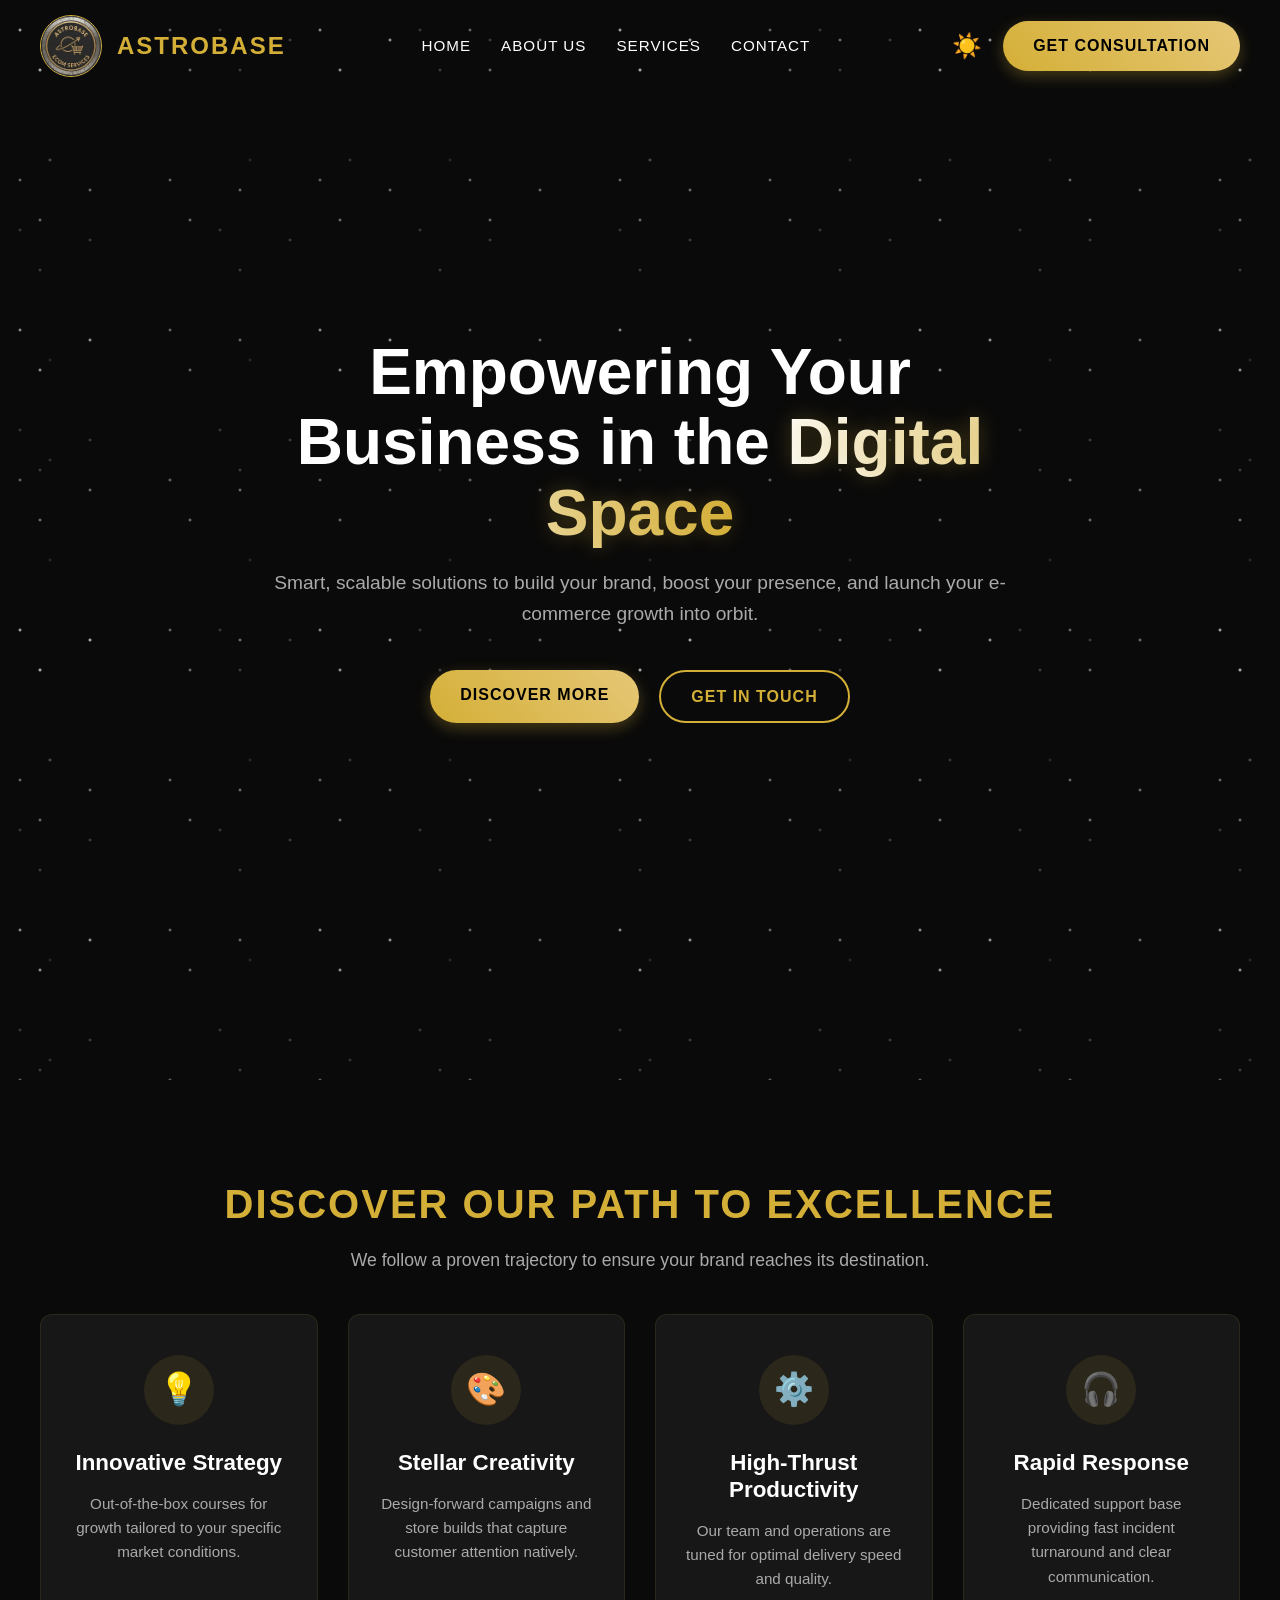
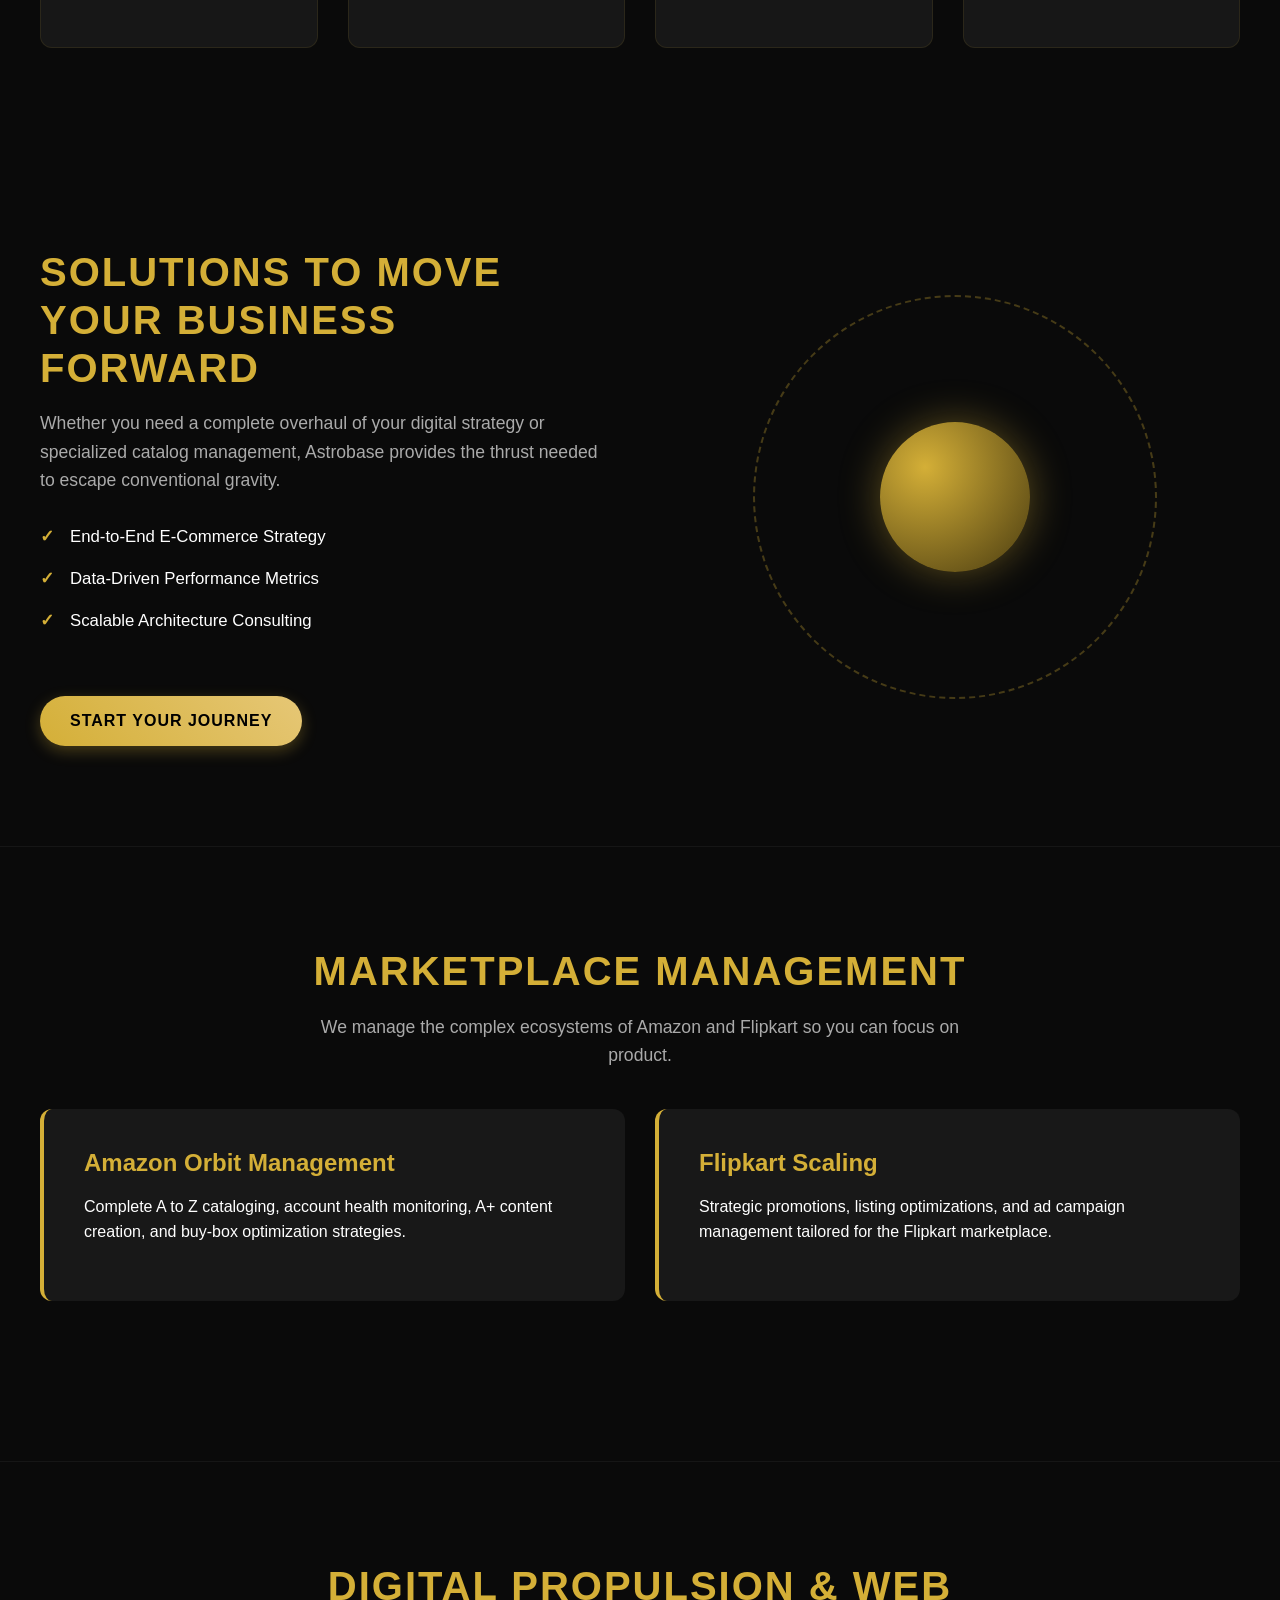
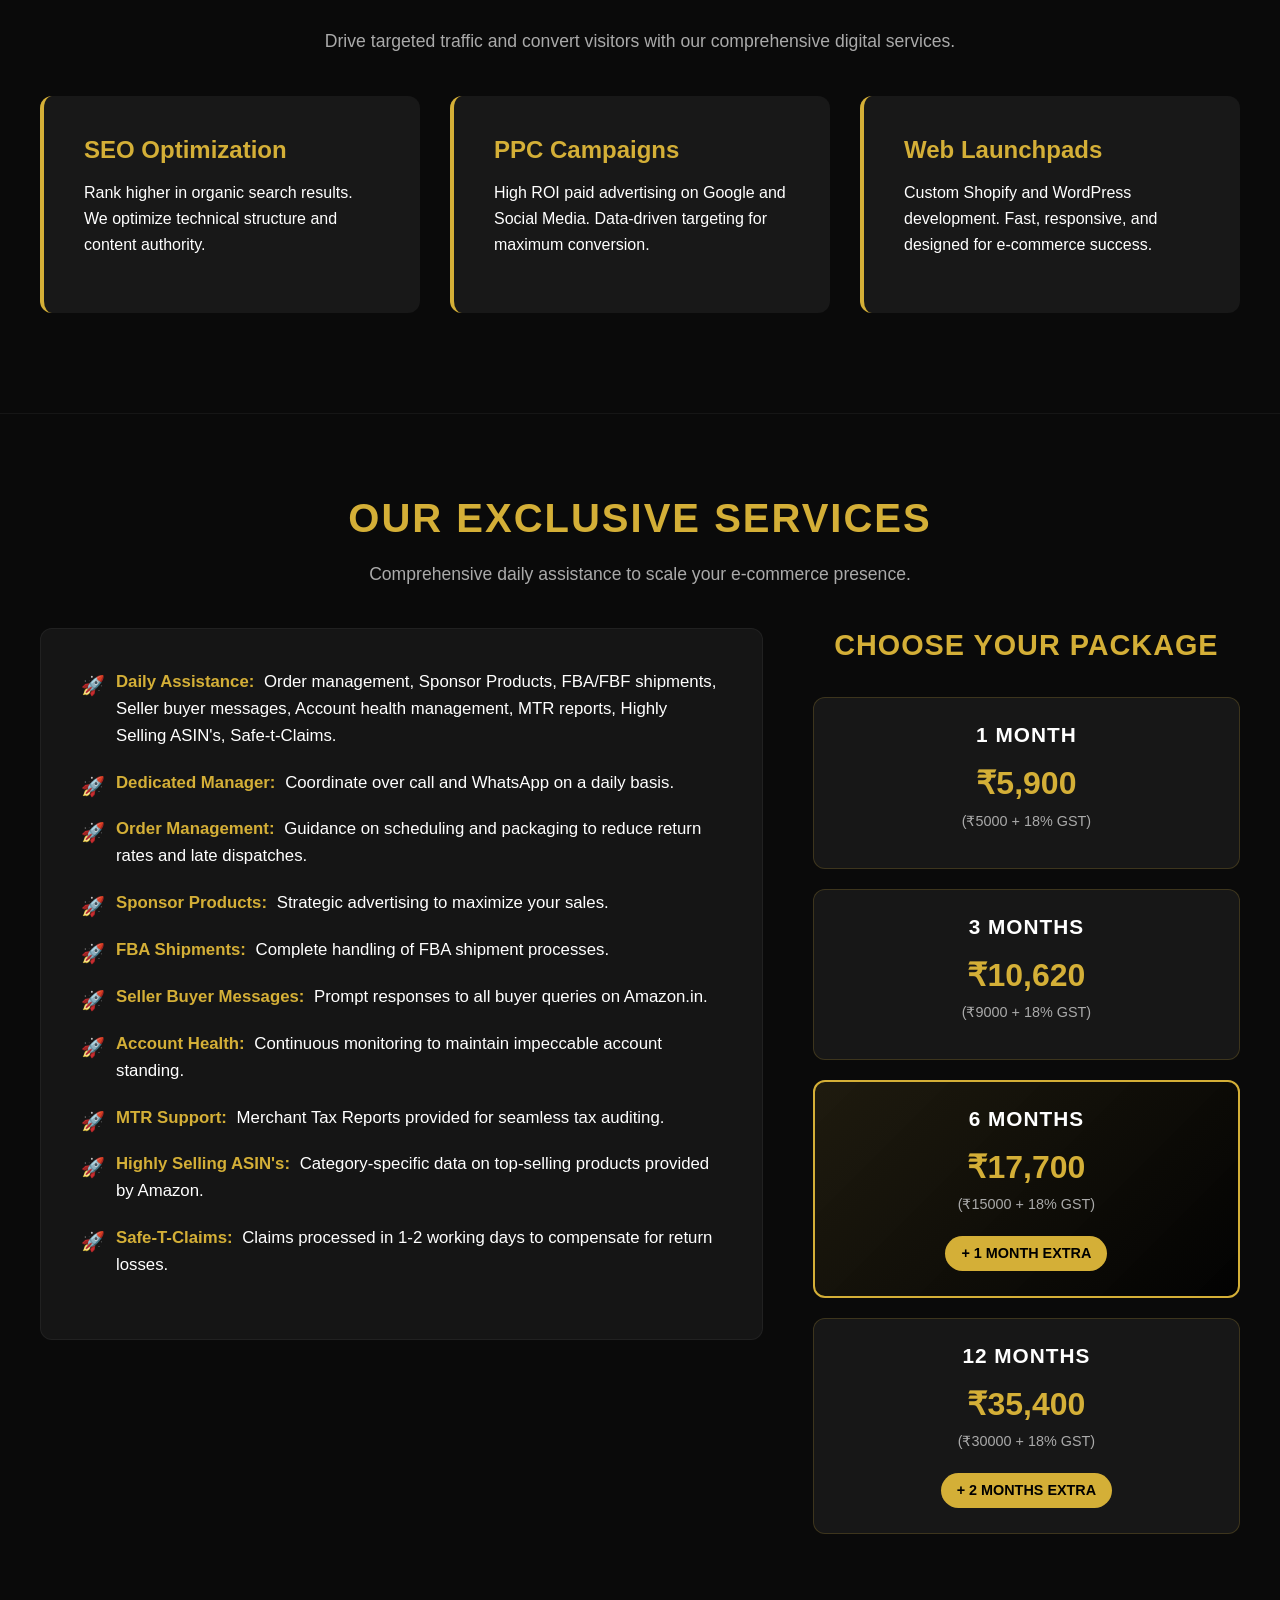
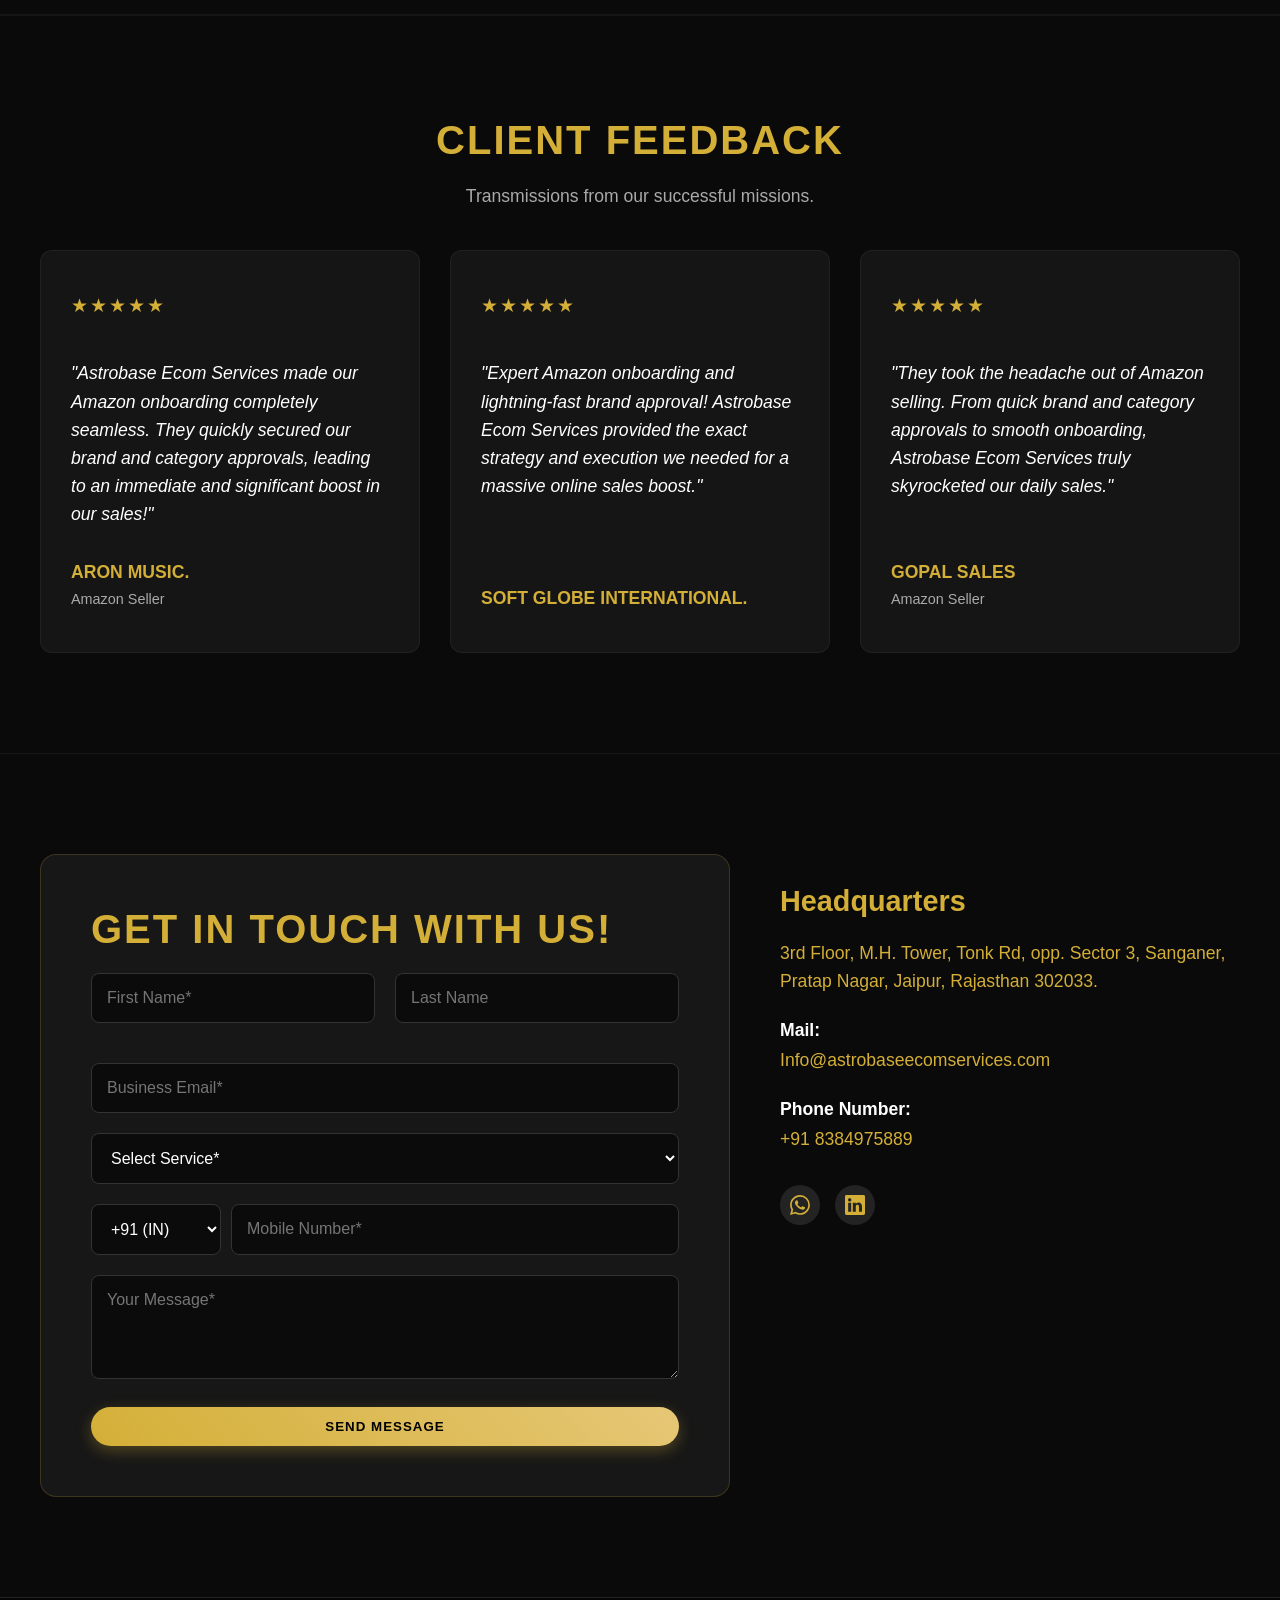
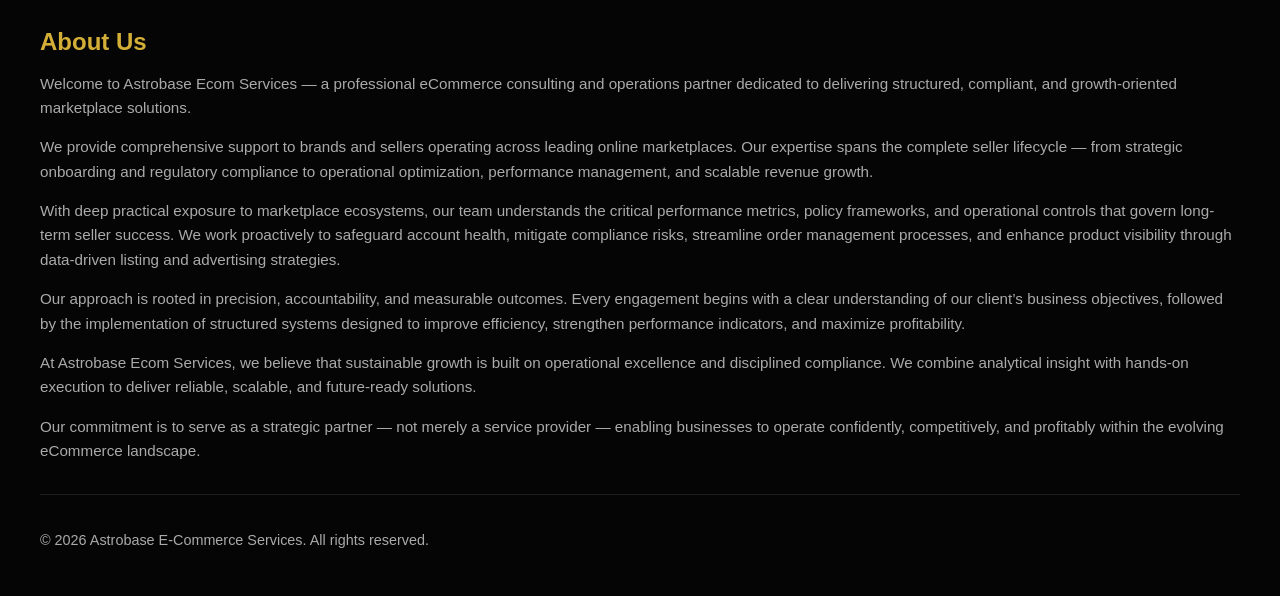
==== commit ecba762b: "Update About Us links and contrast styling" ====
--- a/index.html
+++ b/index.html
@@ -31,7 +31,7 @@
       <nav class="desktop-nav" role="navigation">
         <ul class="nav-list">
           <li><a href="#hero">Home</a></li>
-          <li><a href="#path-to-excellence">About Us</a></li>
+          <li><a href="#about-us">About Us</a></li>
           <li class="has-dropdown">
             <a href="#services" class="dropdown-toggle">Services</a>
             <ul class="dropdown-menu">
@@ -78,7 +78,7 @@
       </div>
       <ul class="mobile-nav-list">
         <li><a href="#hero">Home</a></li>
-        <li><a href="#path-to-excellence">About Us</a></li>
+        <li><a href="#about-us">About Us</a></li>
         <li class="mobile-has-dropdown">
           <a href="#" class="mobile-dropdown-toggle">Services <span class="toggle-icon">+</span></a>
           <ul class="mobile-dropdown-menu">
@@ -436,10 +436,34 @@
   </section>
 
   <!-- Site Footer Baseline -->
-  <footer class="site-footer-bottom">
-    <div class="container footer-bottom-flex">
-      <p>&copy; 2026 Astrobase E-Commerce Services. All rights reserved.</p>
-
+  <footer class="site-footer-bottom" id="about-us">
+    <div class="container">
+      <div class="footer-layout" style="display: grid; grid-template-columns: 1fr; gap: 40px; margin-bottom: 30px;">
+        <!-- About Us Column -->
+        <div class="footer-about">
+          <h3>About Us</h3>
+          <p>Welcome to Astrobase Ecom Services — a professional eCommerce consulting and operations partner dedicated
+            to delivering structured, compliant, and growth-oriented marketplace solutions.</p>
+          <p>We provide comprehensive support to brands and sellers operating across leading online marketplaces. Our
+            expertise spans the complete seller lifecycle — from strategic onboarding and regulatory compliance to
+            operational optimization, performance management, and scalable revenue growth.</p>
+          <p>With deep practical exposure to marketplace ecosystems, our team understands the critical performance
+            metrics, policy frameworks, and operational controls that govern long-term seller success. We work
+            proactively to safeguard account health, mitigate compliance risks, streamline order management processes,
+            and enhance product visibility through data-driven listing and advertising strategies.</p>
+          <p>Our approach is rooted in precision, accountability, and measurable outcomes. Every engagement begins with
+            a clear understanding of our client’s business objectives, followed by the implementation of structured
+            systems designed to improve efficiency, strengthen performance indicators, and maximize profitability.</p>
+          <p>At Astrobase Ecom Services, we believe that sustainable growth is built on operational excellence and
+            disciplined compliance. We combine analytical insight with hands-on execution to deliver reliable, scalable,
+            and future-ready solutions.</p>
+          <p>Our commitment is to serve as a strategic partner — not merely a service provider — enabling businesses to
+            operate confidently, competitively, and profitably within the evolving eCommerce landscape.</p>
+        </div>
+      </div>
+      <div class="footer-bottom-flex" style="border-top: 1px solid rgba(255, 255, 255, 0.1); padding-top: 20px;">
+        <p>&copy; 2026 Astrobase E-Commerce Services. All rights reserved.</p>
+      </div>
     </div>
   </footer>
 
--- a/styles.css
+++ b/styles.css
@@ -900,6 +900,29 @@
   color: var(--primary-gold);
 }
 
+.footer-about h3 {
+  color: var(--primary-gold);
+  margin-bottom: 15px;
+  font-size: 1.5rem;
+}
+
+.footer-about p {
+  color: var(--text-grey);
+  font-size: 0.95rem;
+  line-height: 1.6;
+  margin-bottom: 15px;
+}
+
+.footer-about p:last-child {
+  margin-bottom: 0;
+}
+
+/* Light Mode Overrides for Footer */
+body.light-mode .footer-about p {
+  color: #666666;
+  /* Slightly lighter than the heavy #444444 to stand out while still readable */
+}
+
 /* =========================================
    Account Management Services
 ========================================= */
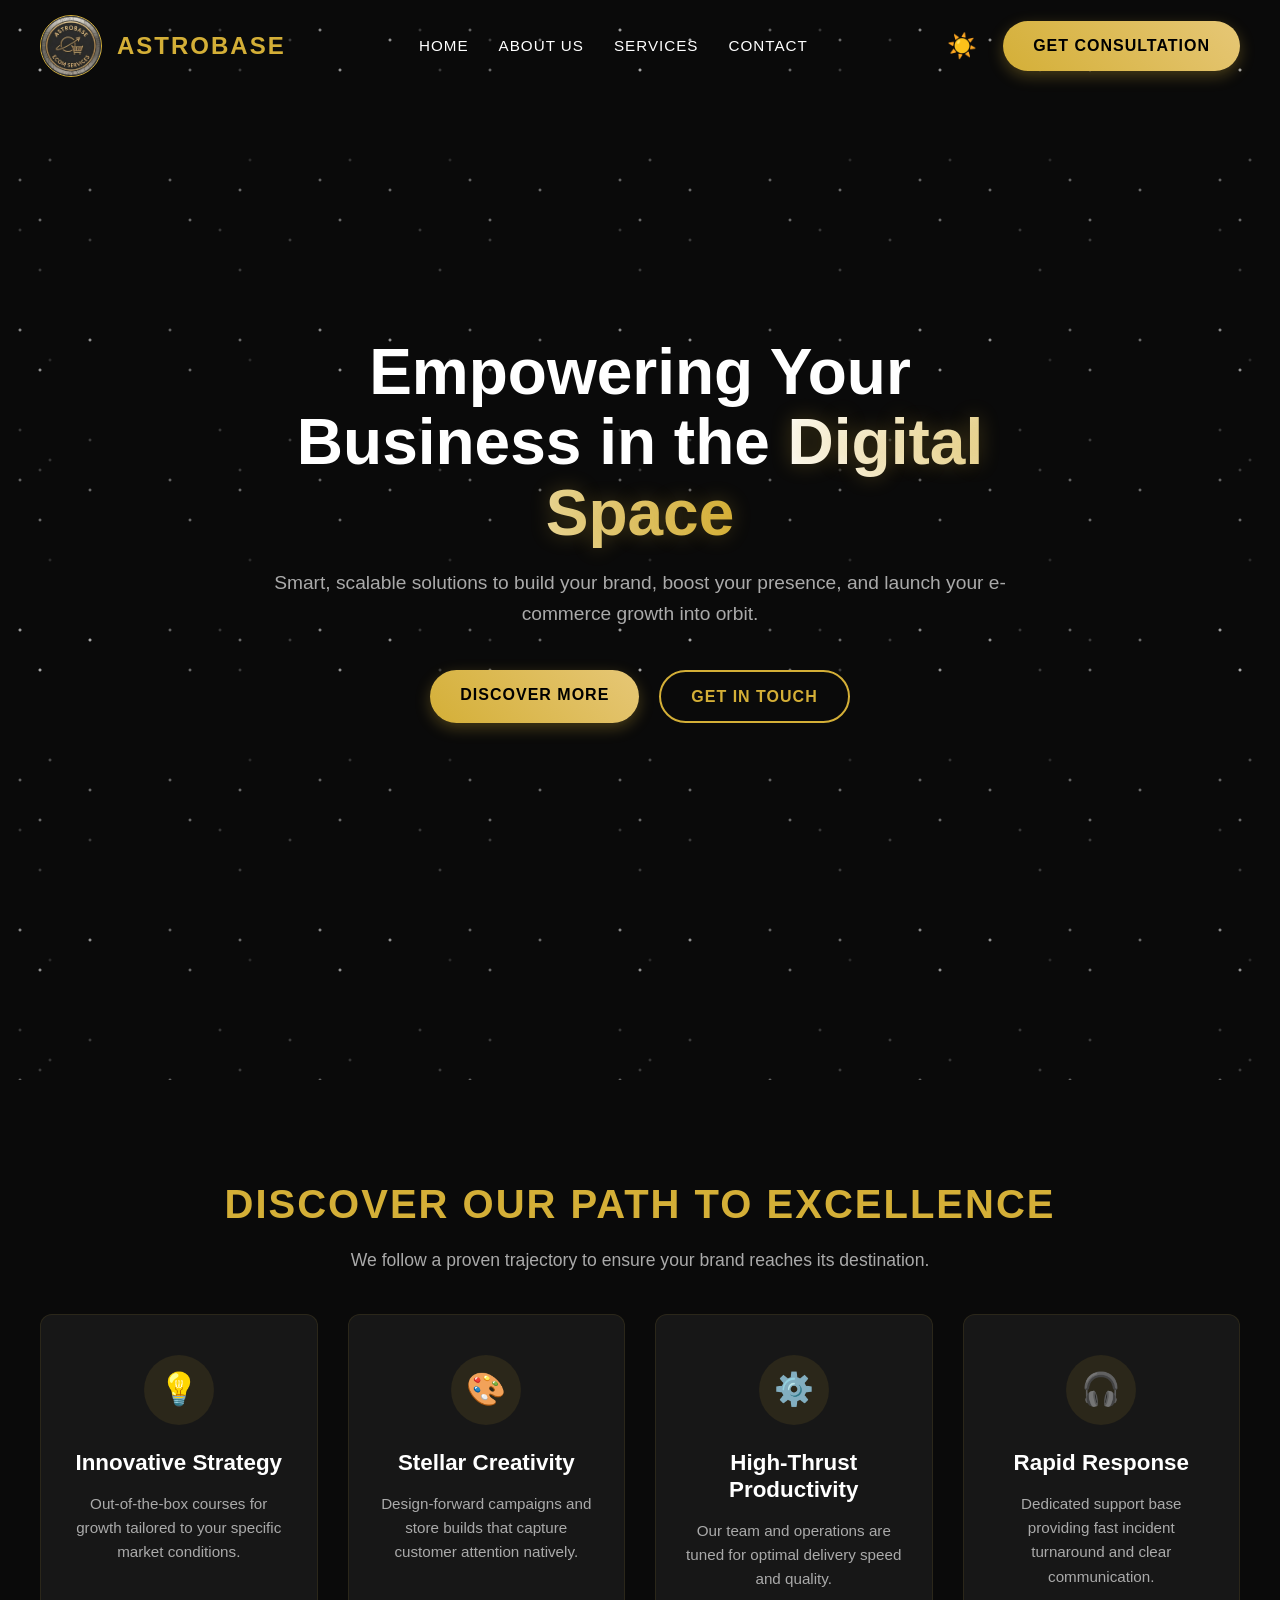
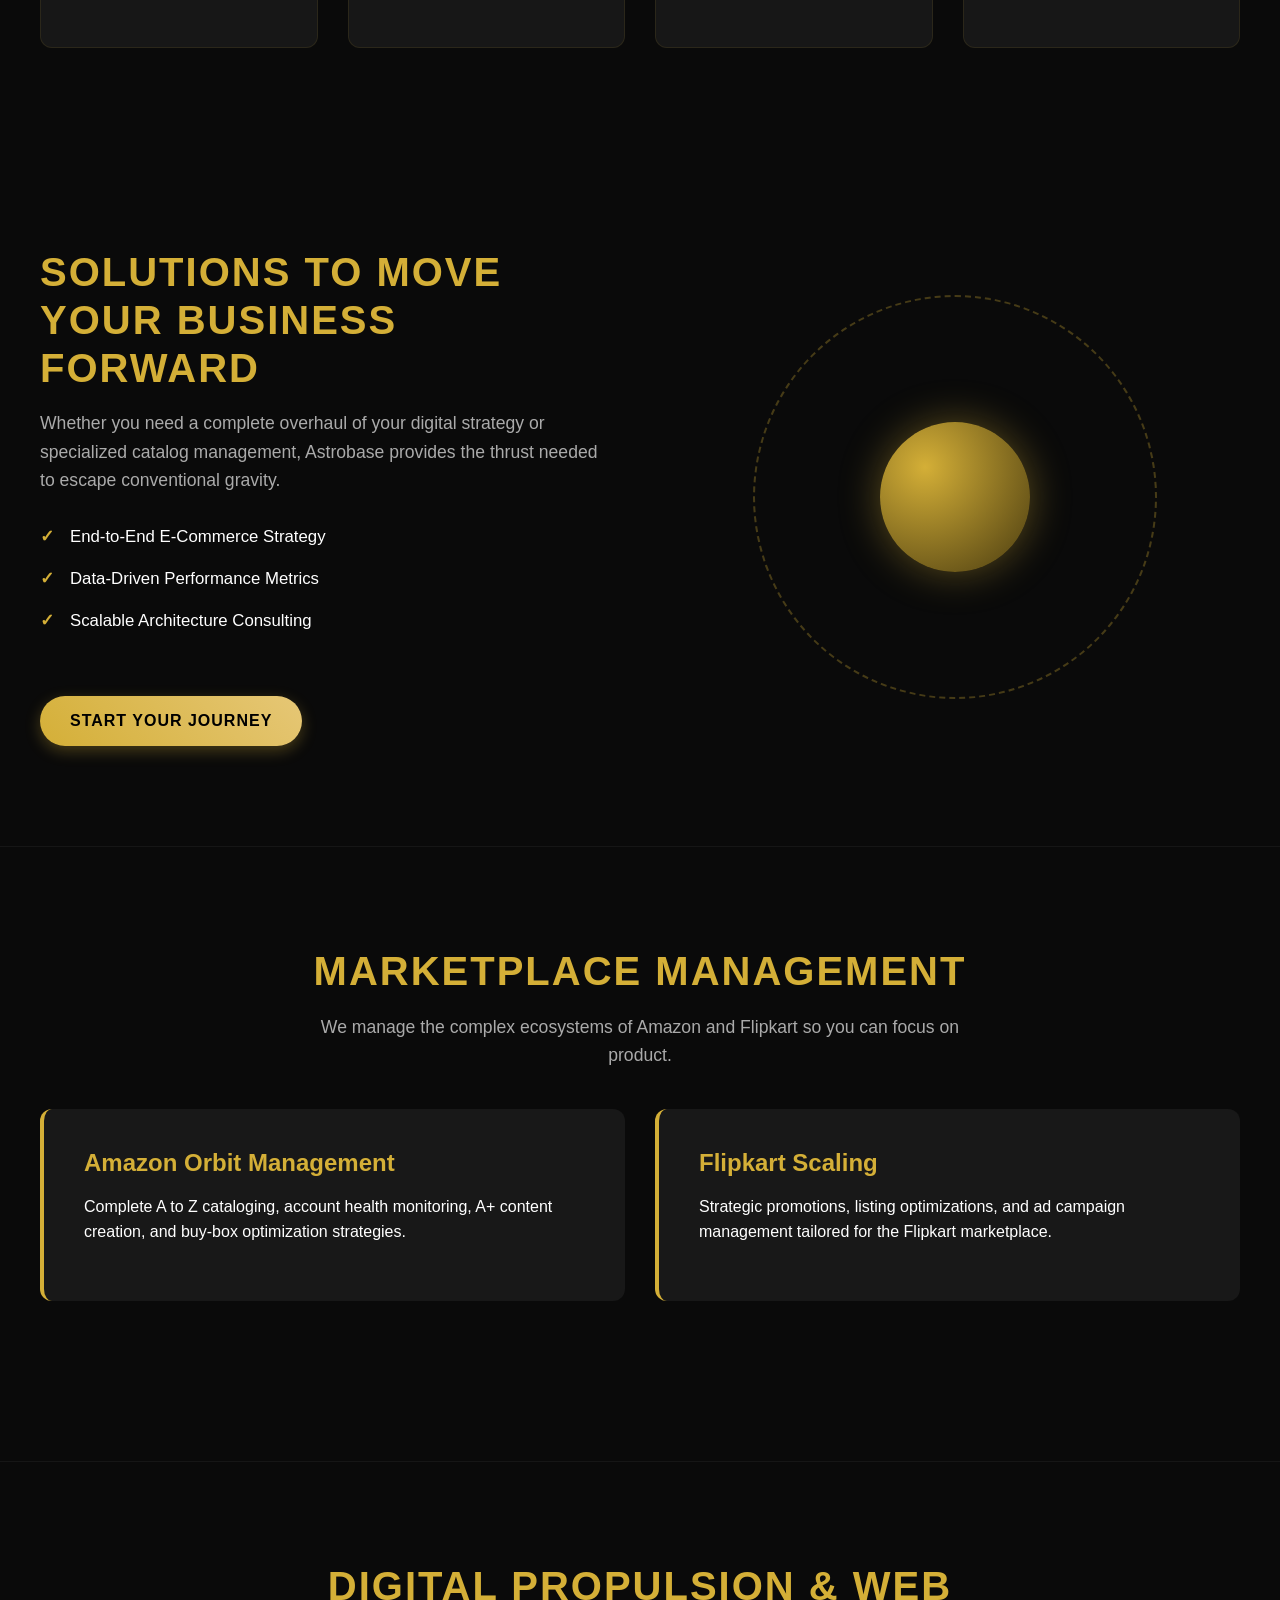
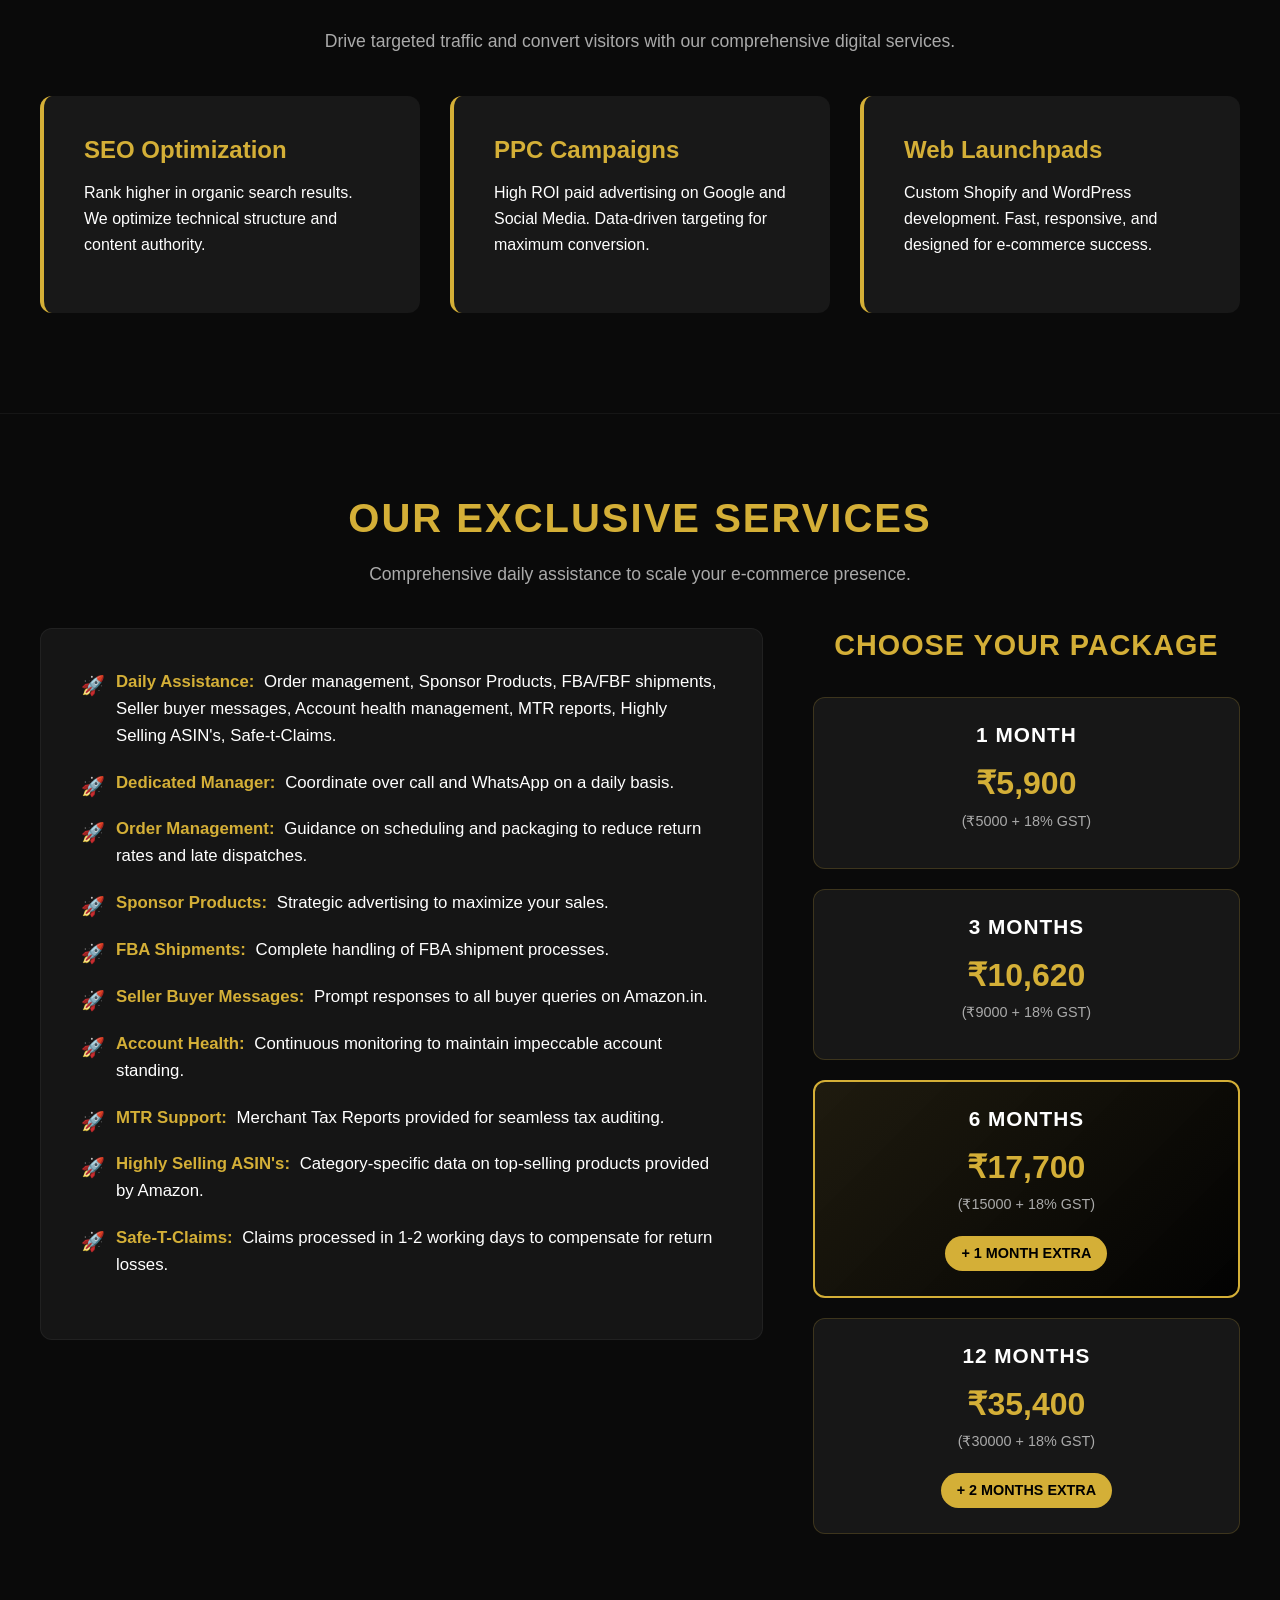
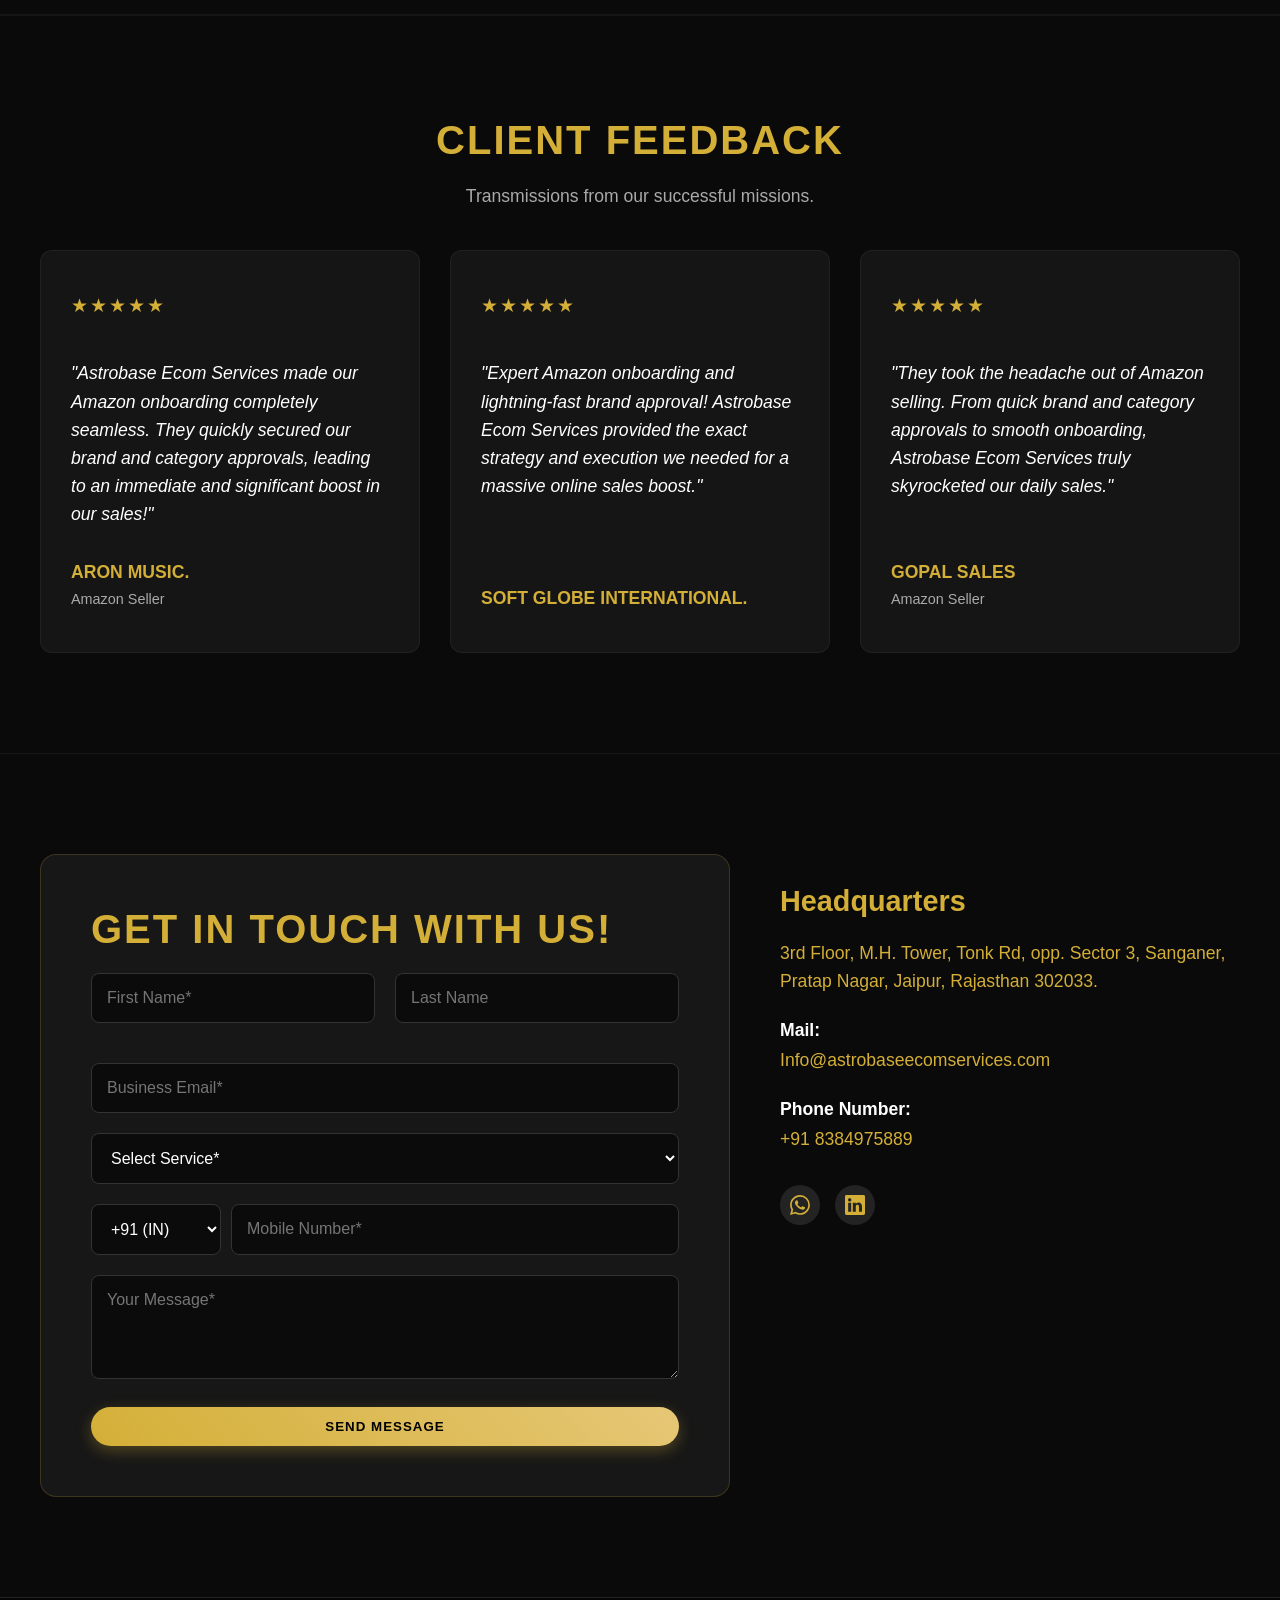
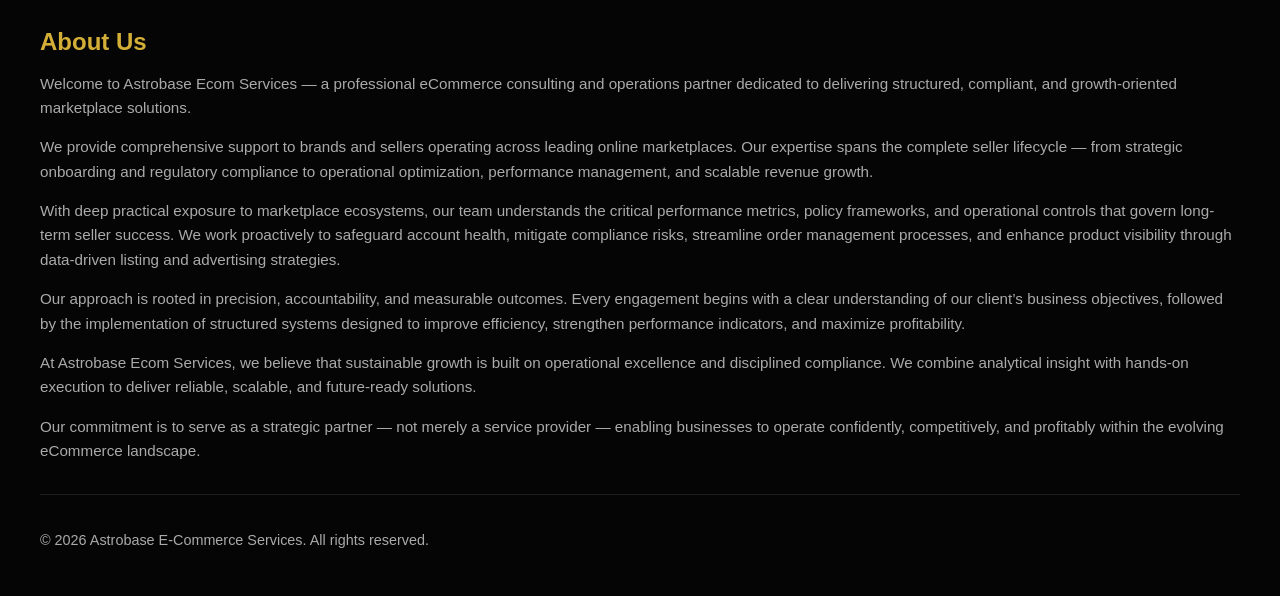
==== commit 3f5f42cd: "fix(UI): Hide Get Consultation button in header on mobile view Removed inline flex style from header" ====
--- a/index.html
+++ b/index.html
@@ -50,7 +50,7 @@
       </nav>
 
       <!-- Contact Info / Action Button -->
-      <div class="header-actions" style="display: flex; align-items: center; gap: 15px;">
+      <div class="header-actions">
         <button id="theme-toggle" class="theme-btn" aria-label="Toggle Theme"
           style="background: none; border: none; cursor: pointer; font-size: 1.5rem; color: var(--primary-gold); transition: transform 0.3s;">
           <span id="theme-icon">☀️</span>
--- a/styles.css
+++ b/styles.css
@@ -1075,8 +1075,11 @@
     padding: 15px 20px;
   }
 
-  .desktop-nav,
-  .header-actions {
+  .desktop-nav {
+    display: none;
+  }
+
+  .header-actions .header-btn {
     display: none;
   }
 
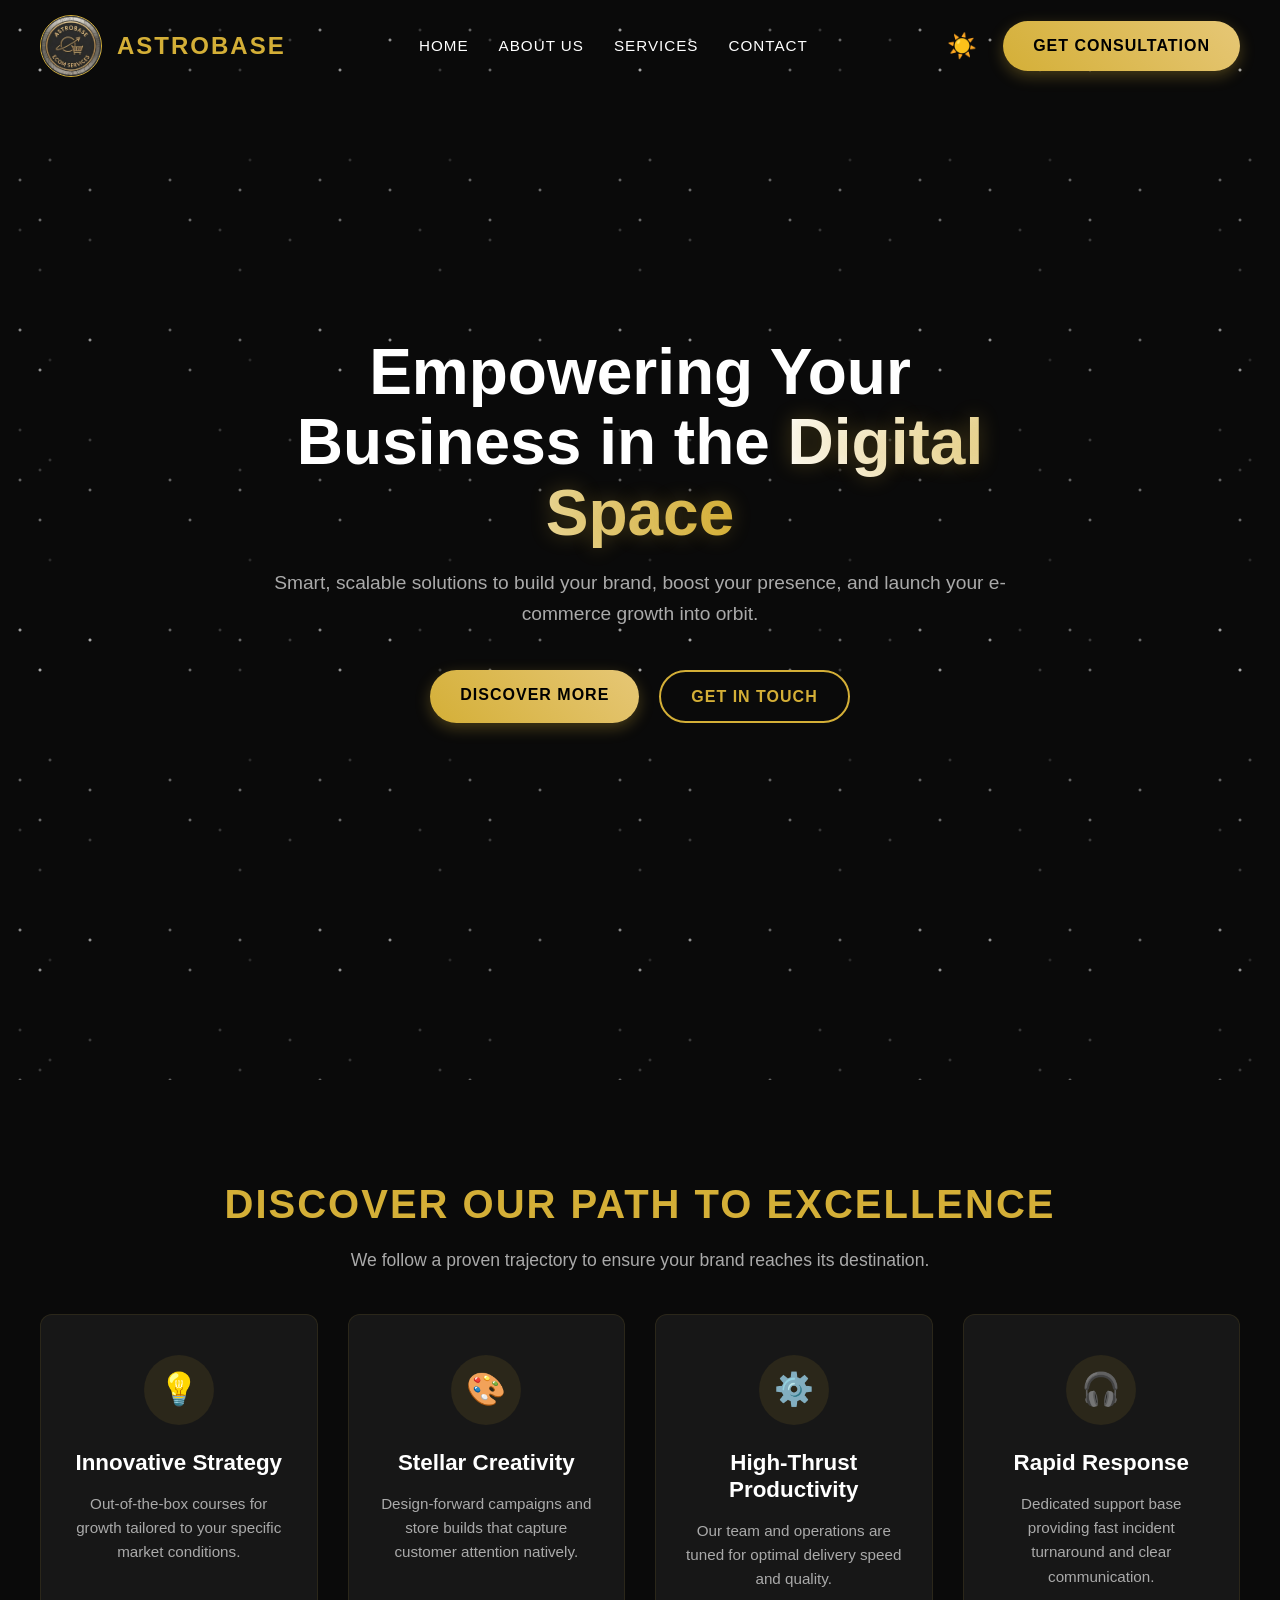
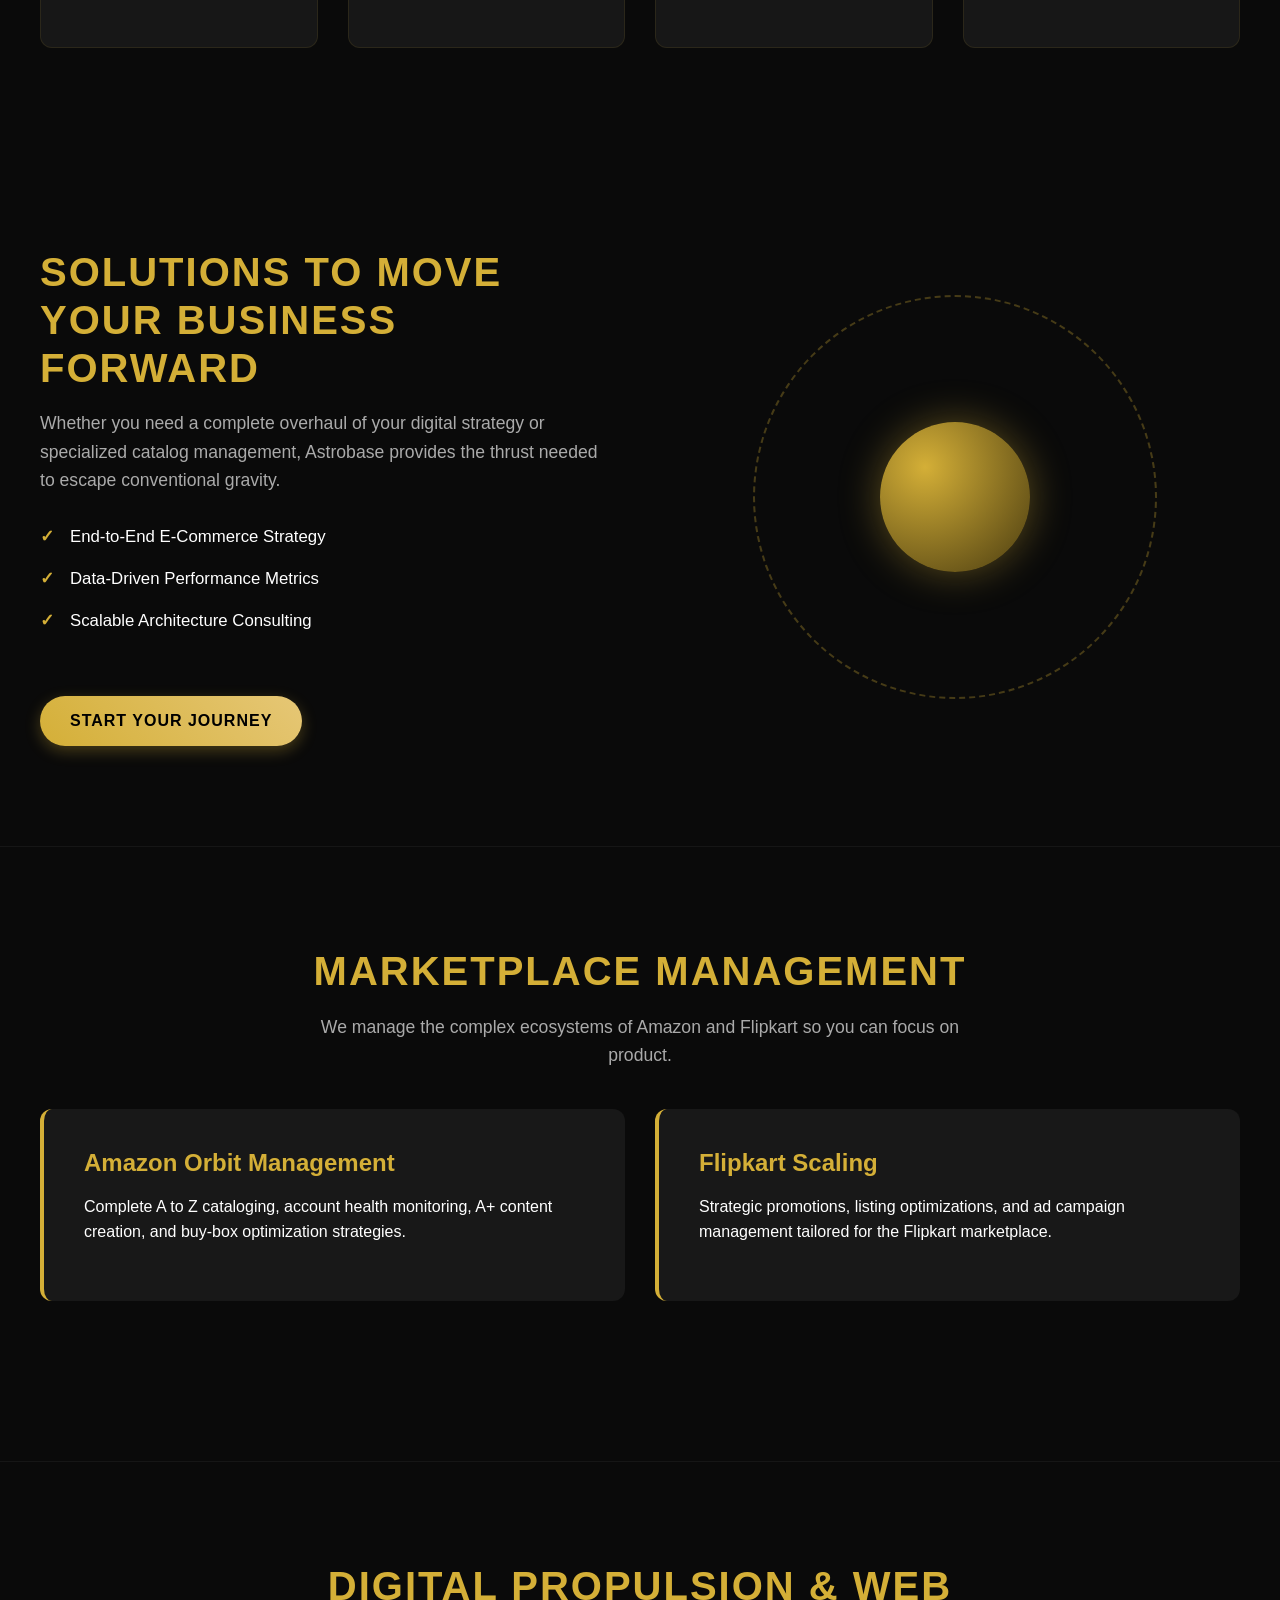
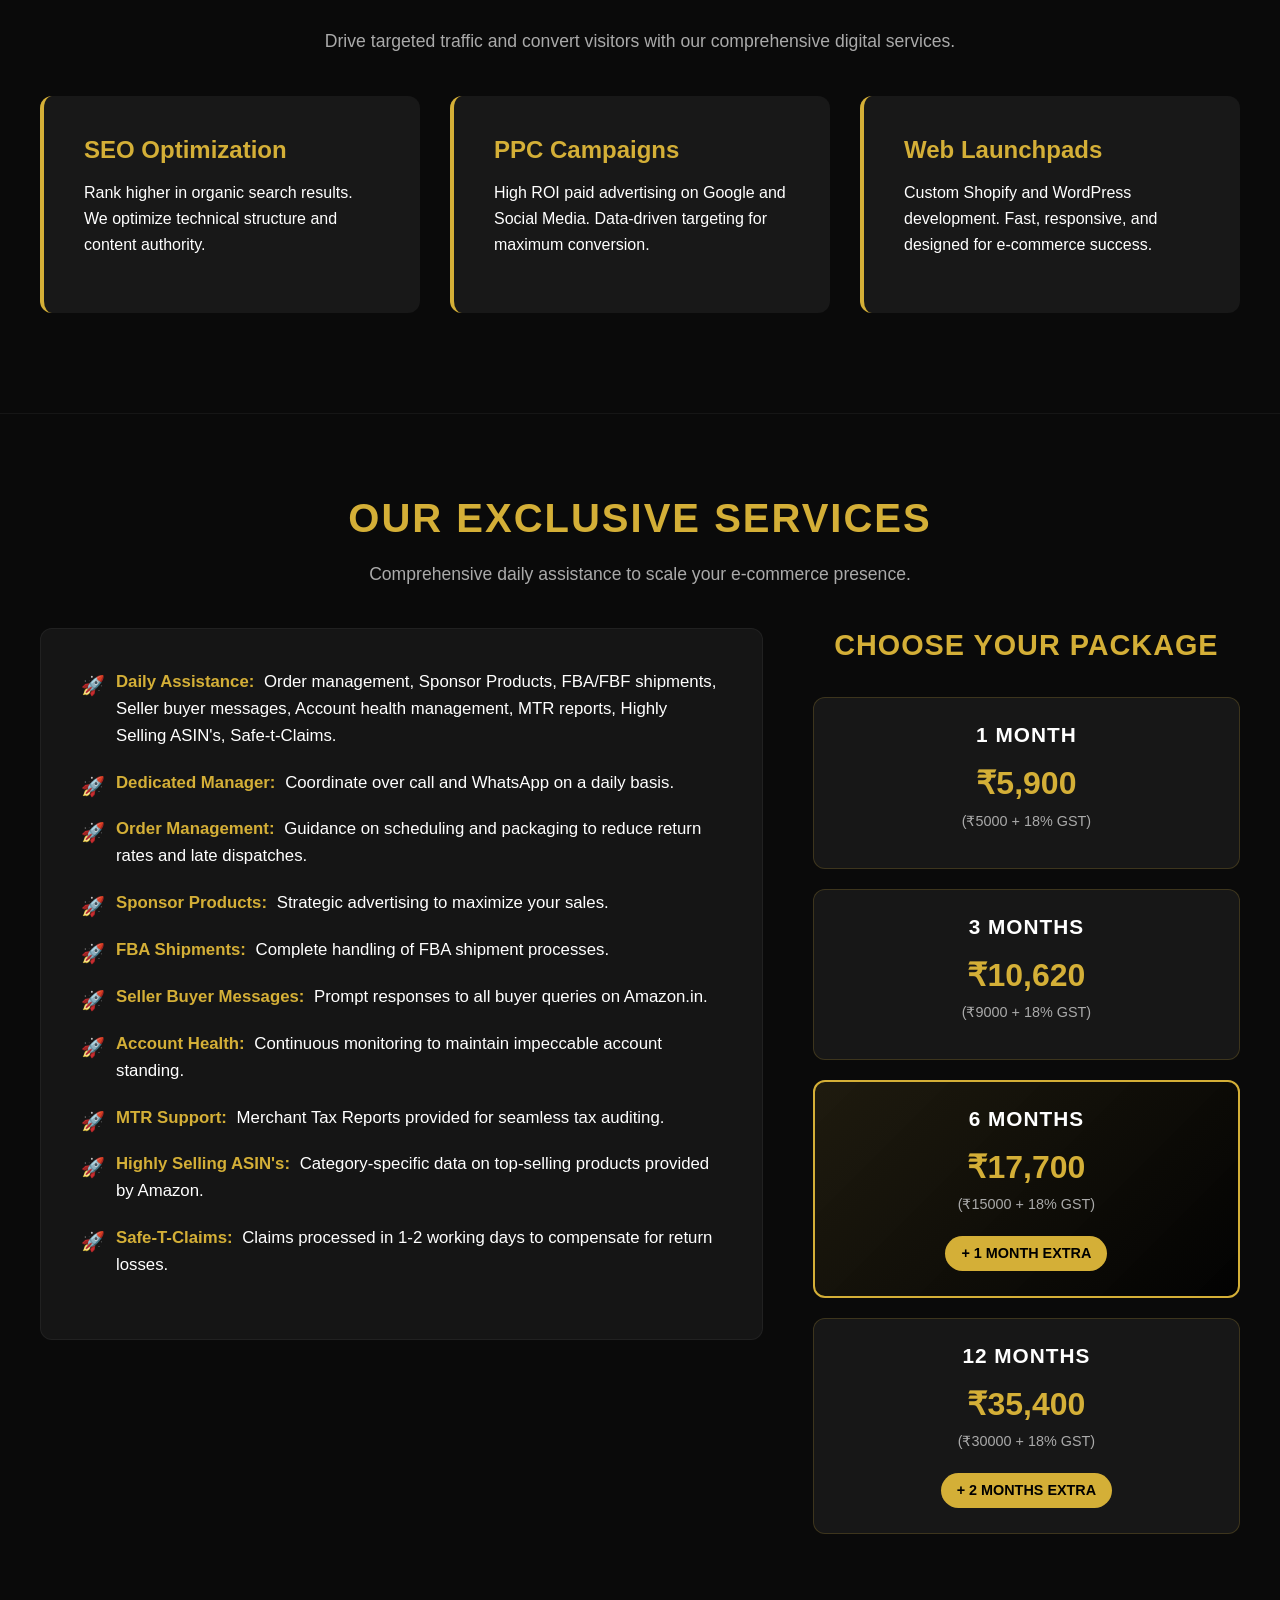
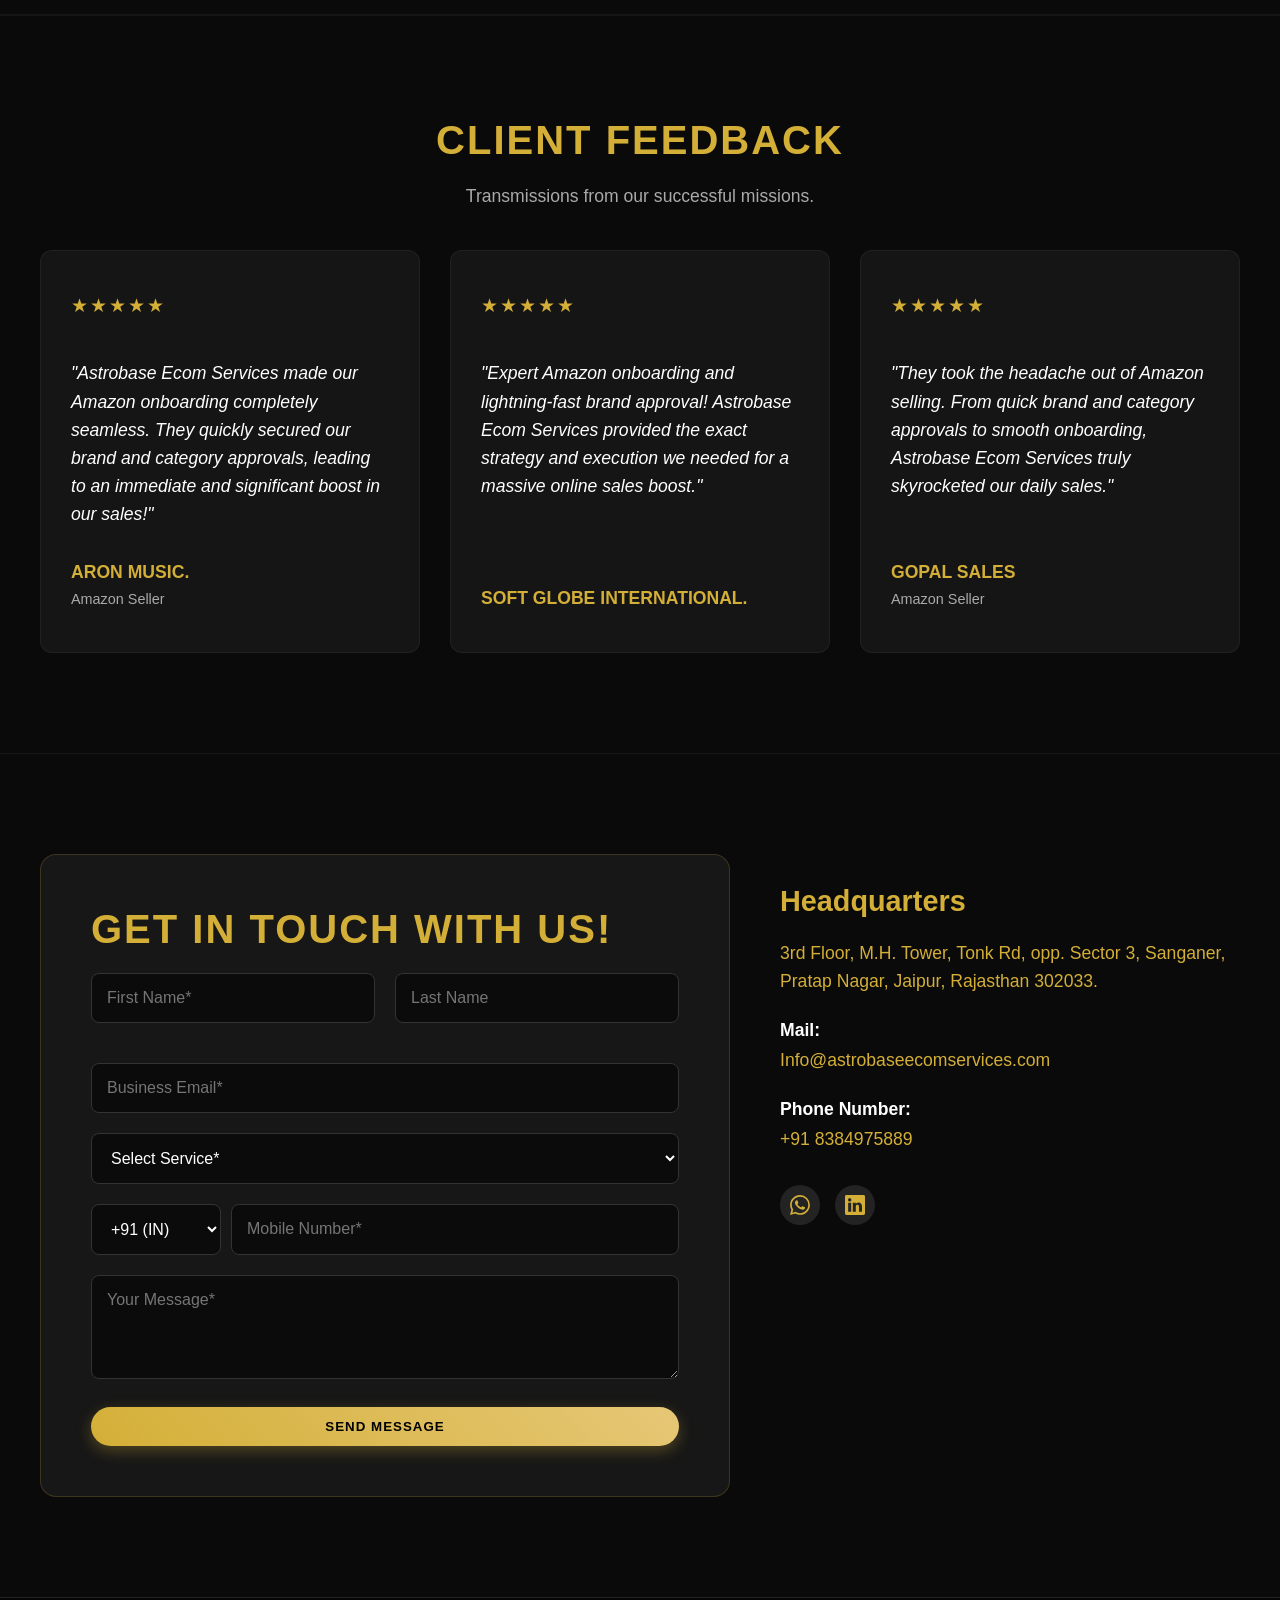
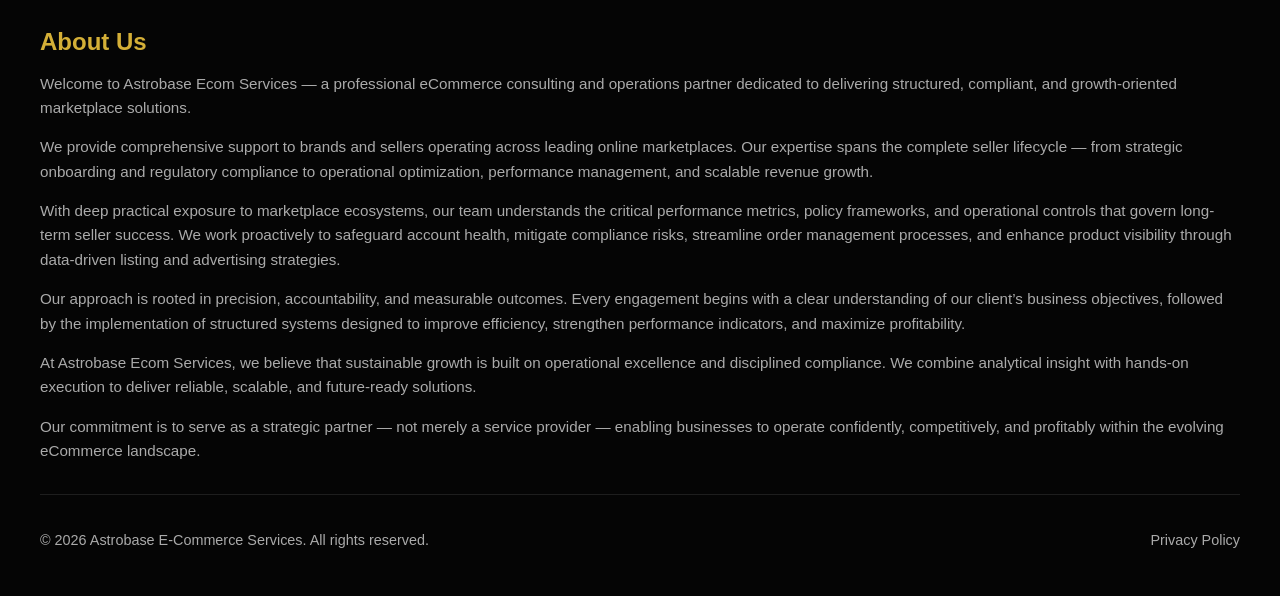
==== commit 3dab31be: "feat(Legal): Add Privacy Policy page to meet SP-API guidelines Created privacy-policy.html using the" ====
--- a/index.html
+++ b/index.html
@@ -463,6 +463,9 @@
       </div>
       <div class="footer-bottom-flex" style="border-top: 1px solid rgba(255, 255, 255, 0.1); padding-top: 20px;">
         <p>&copy; 2026 Astrobase E-Commerce Services. All rights reserved.</p>
+        <div class="footer-links">
+          <a href="privacy-policy.html">Privacy Policy</a>
+        </div>
       </div>
     </div>
   </footer>
